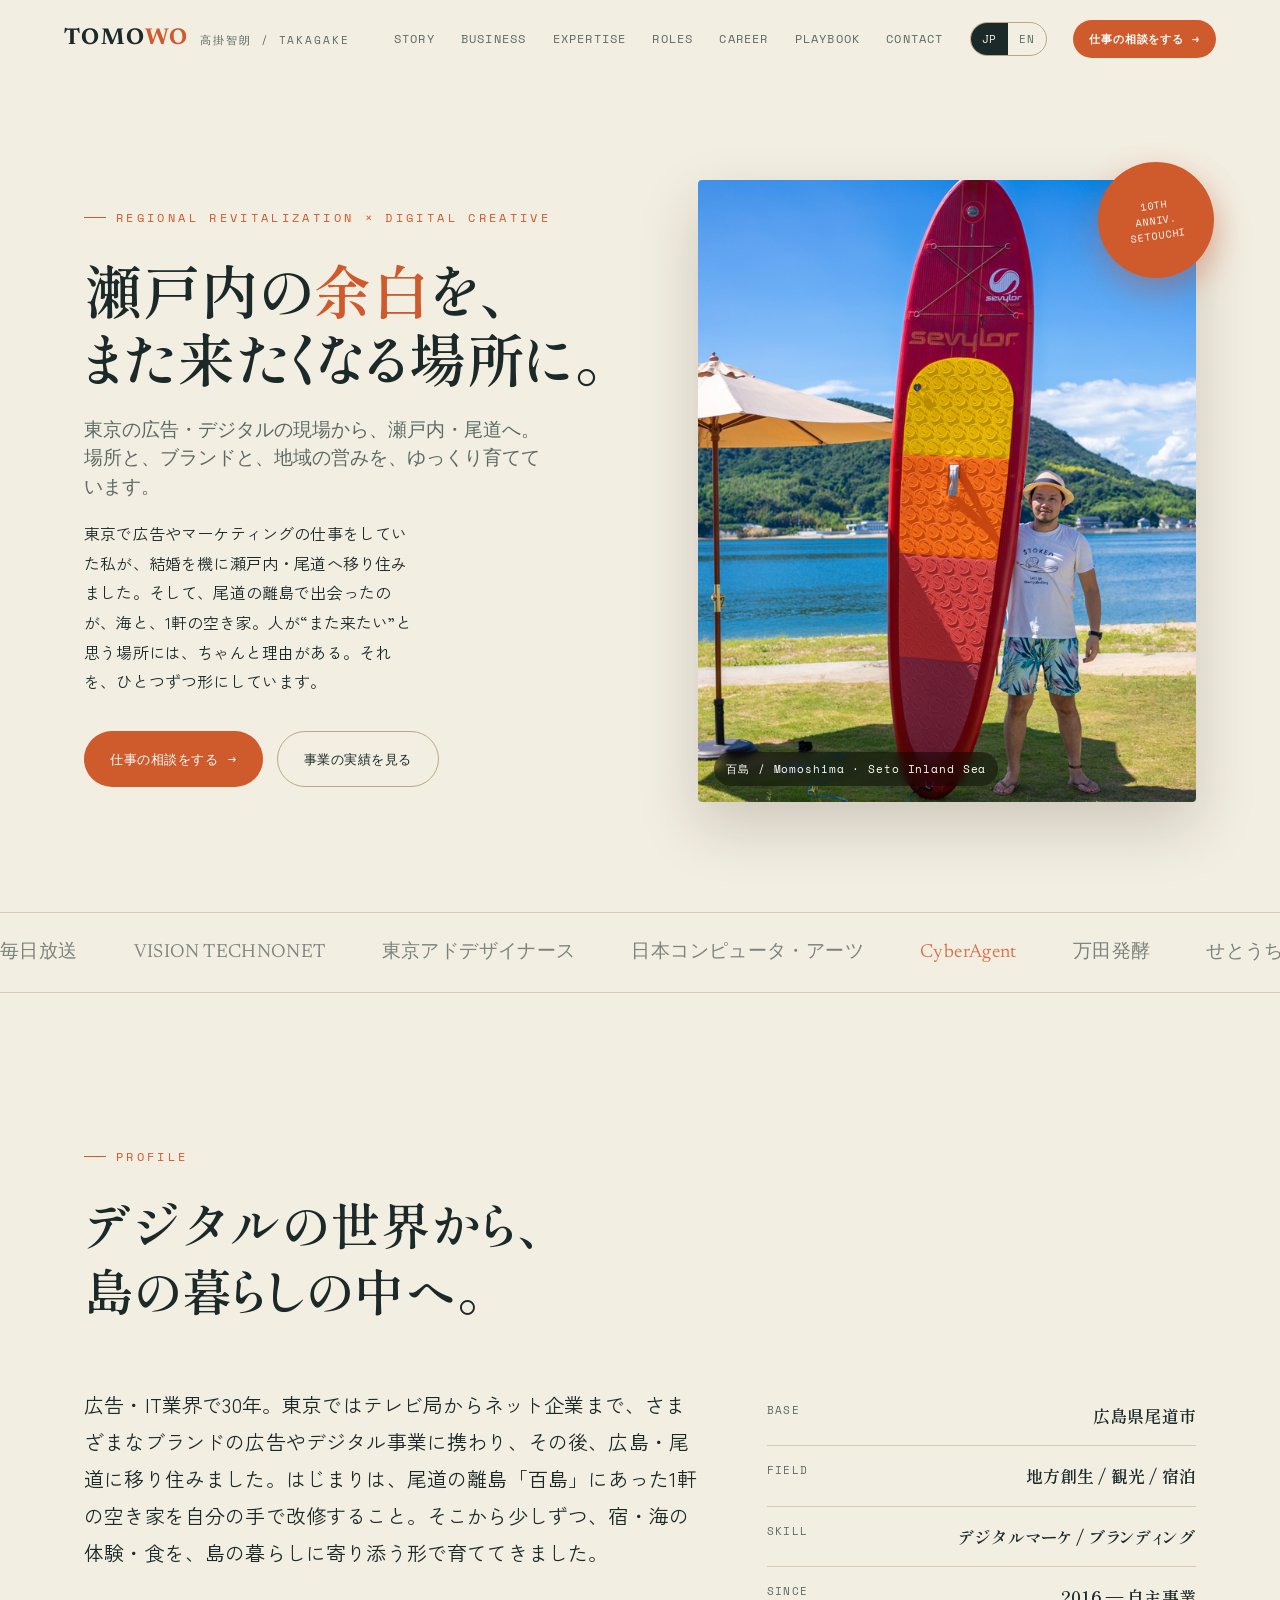
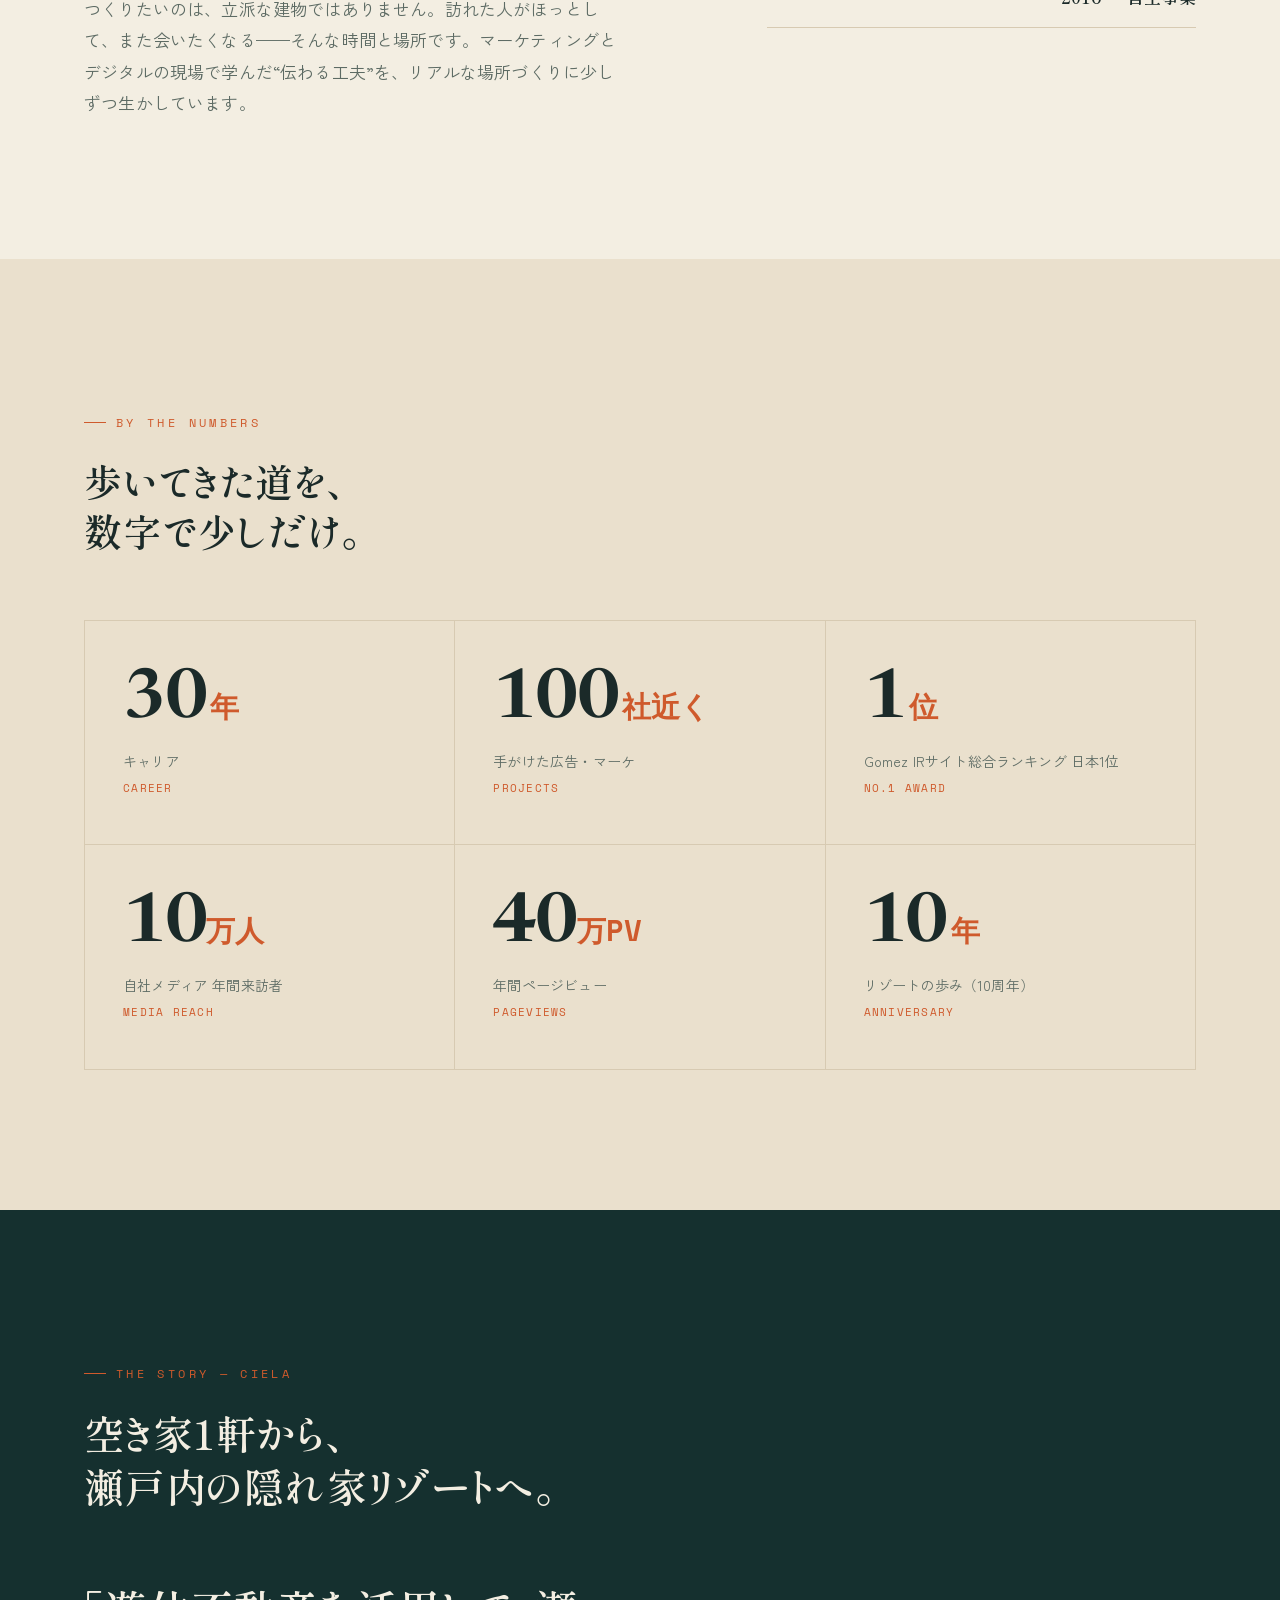
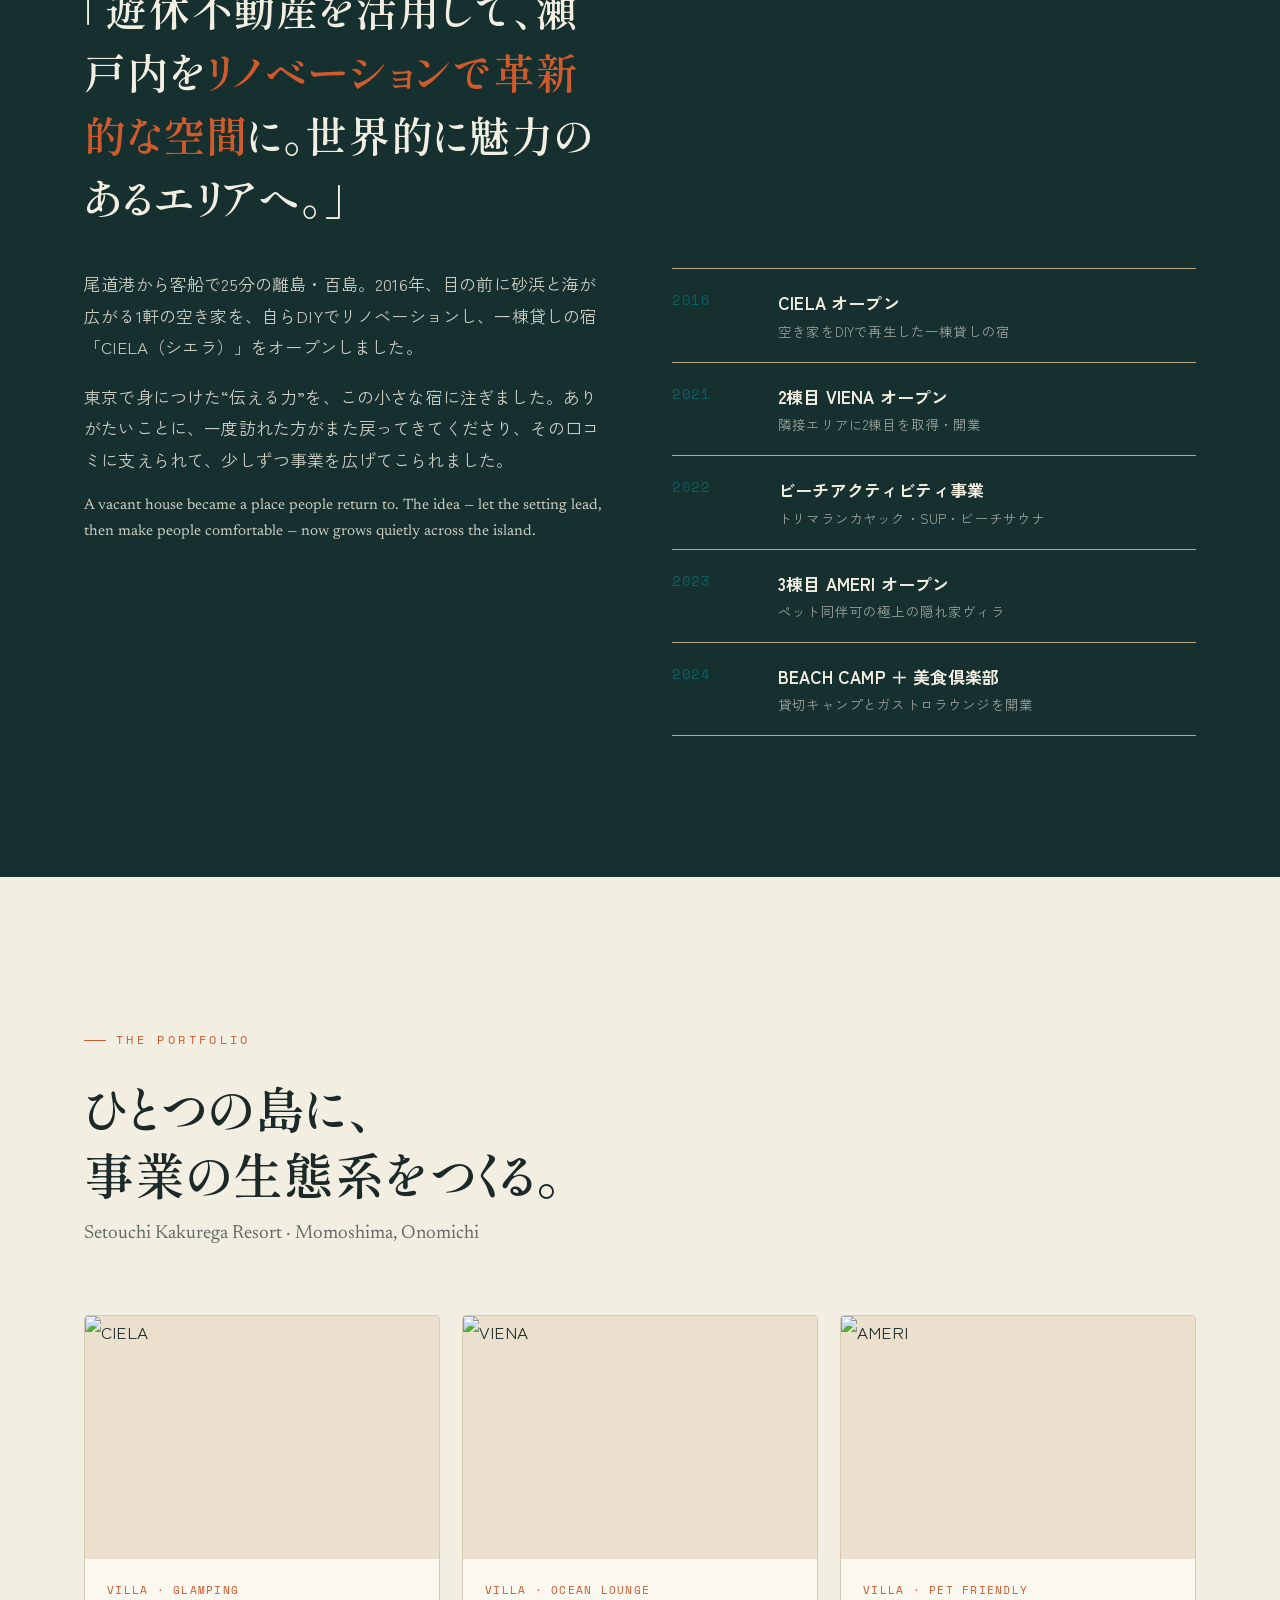
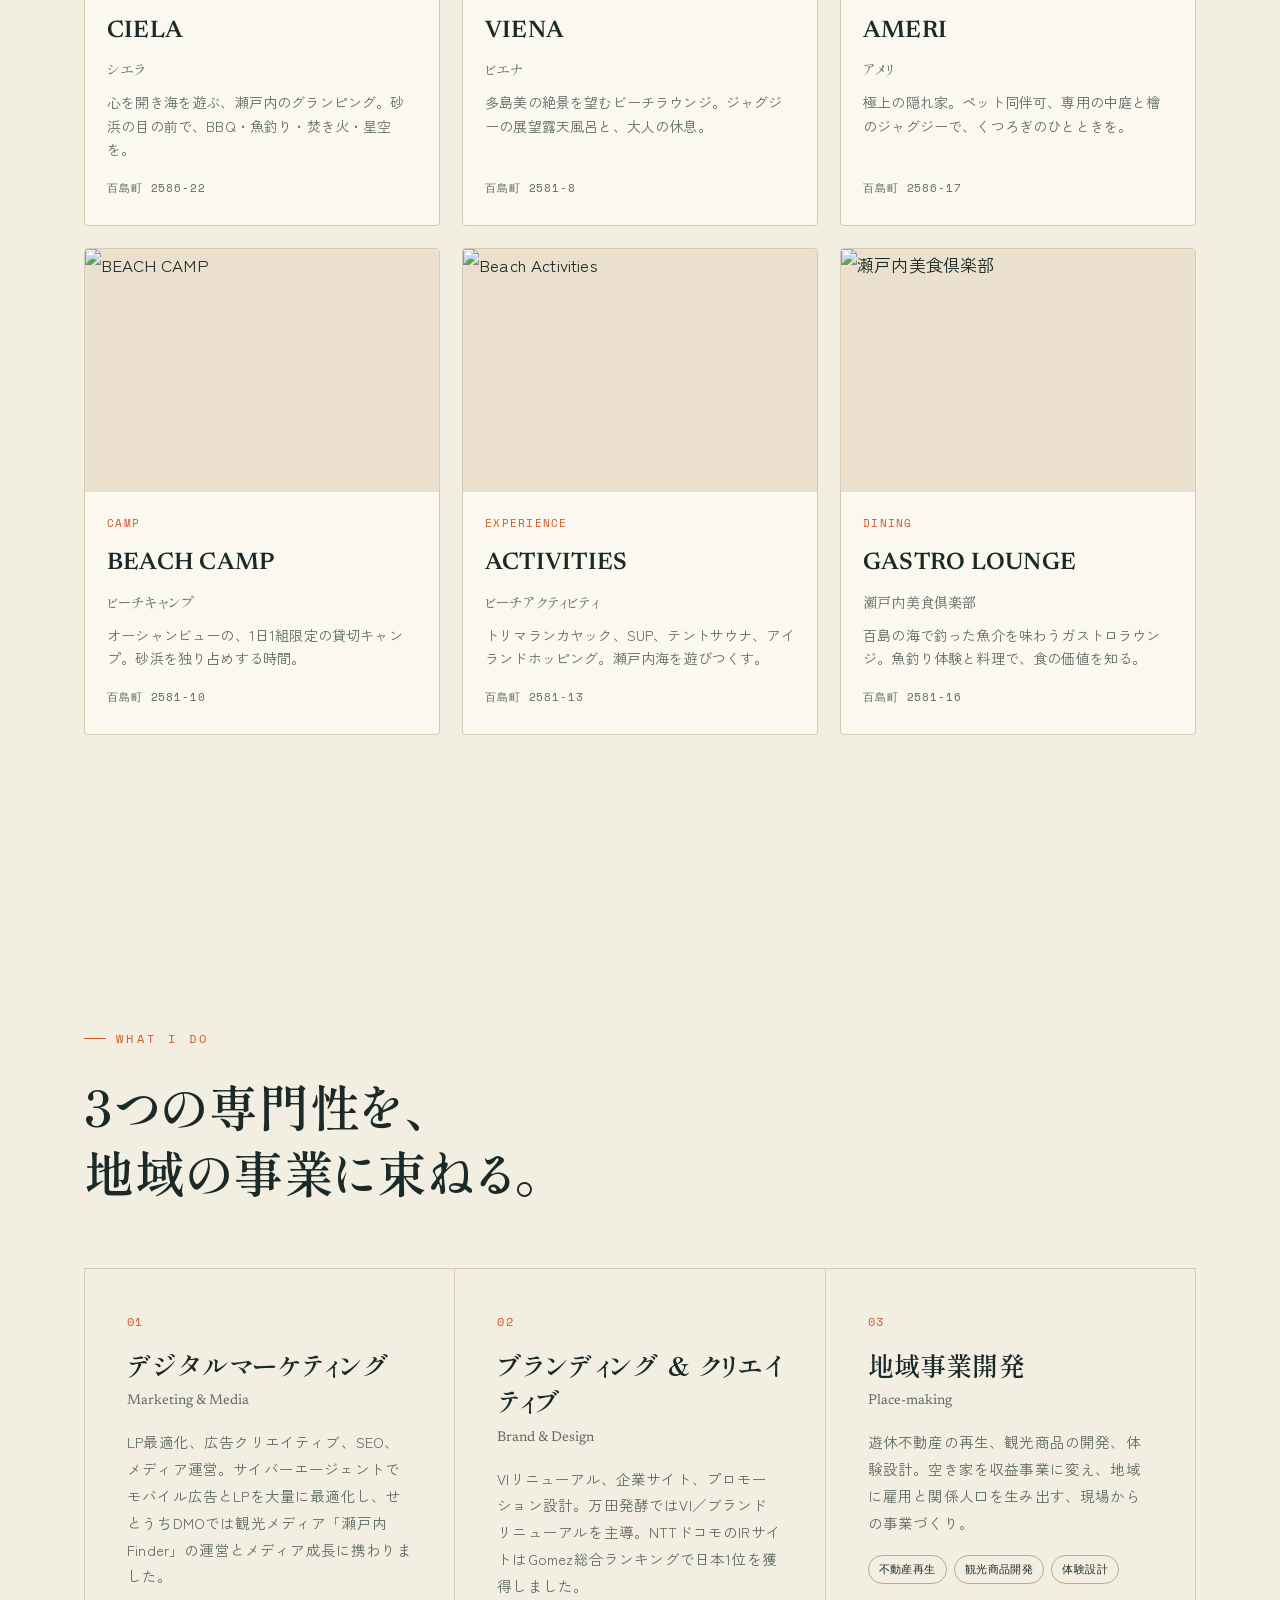
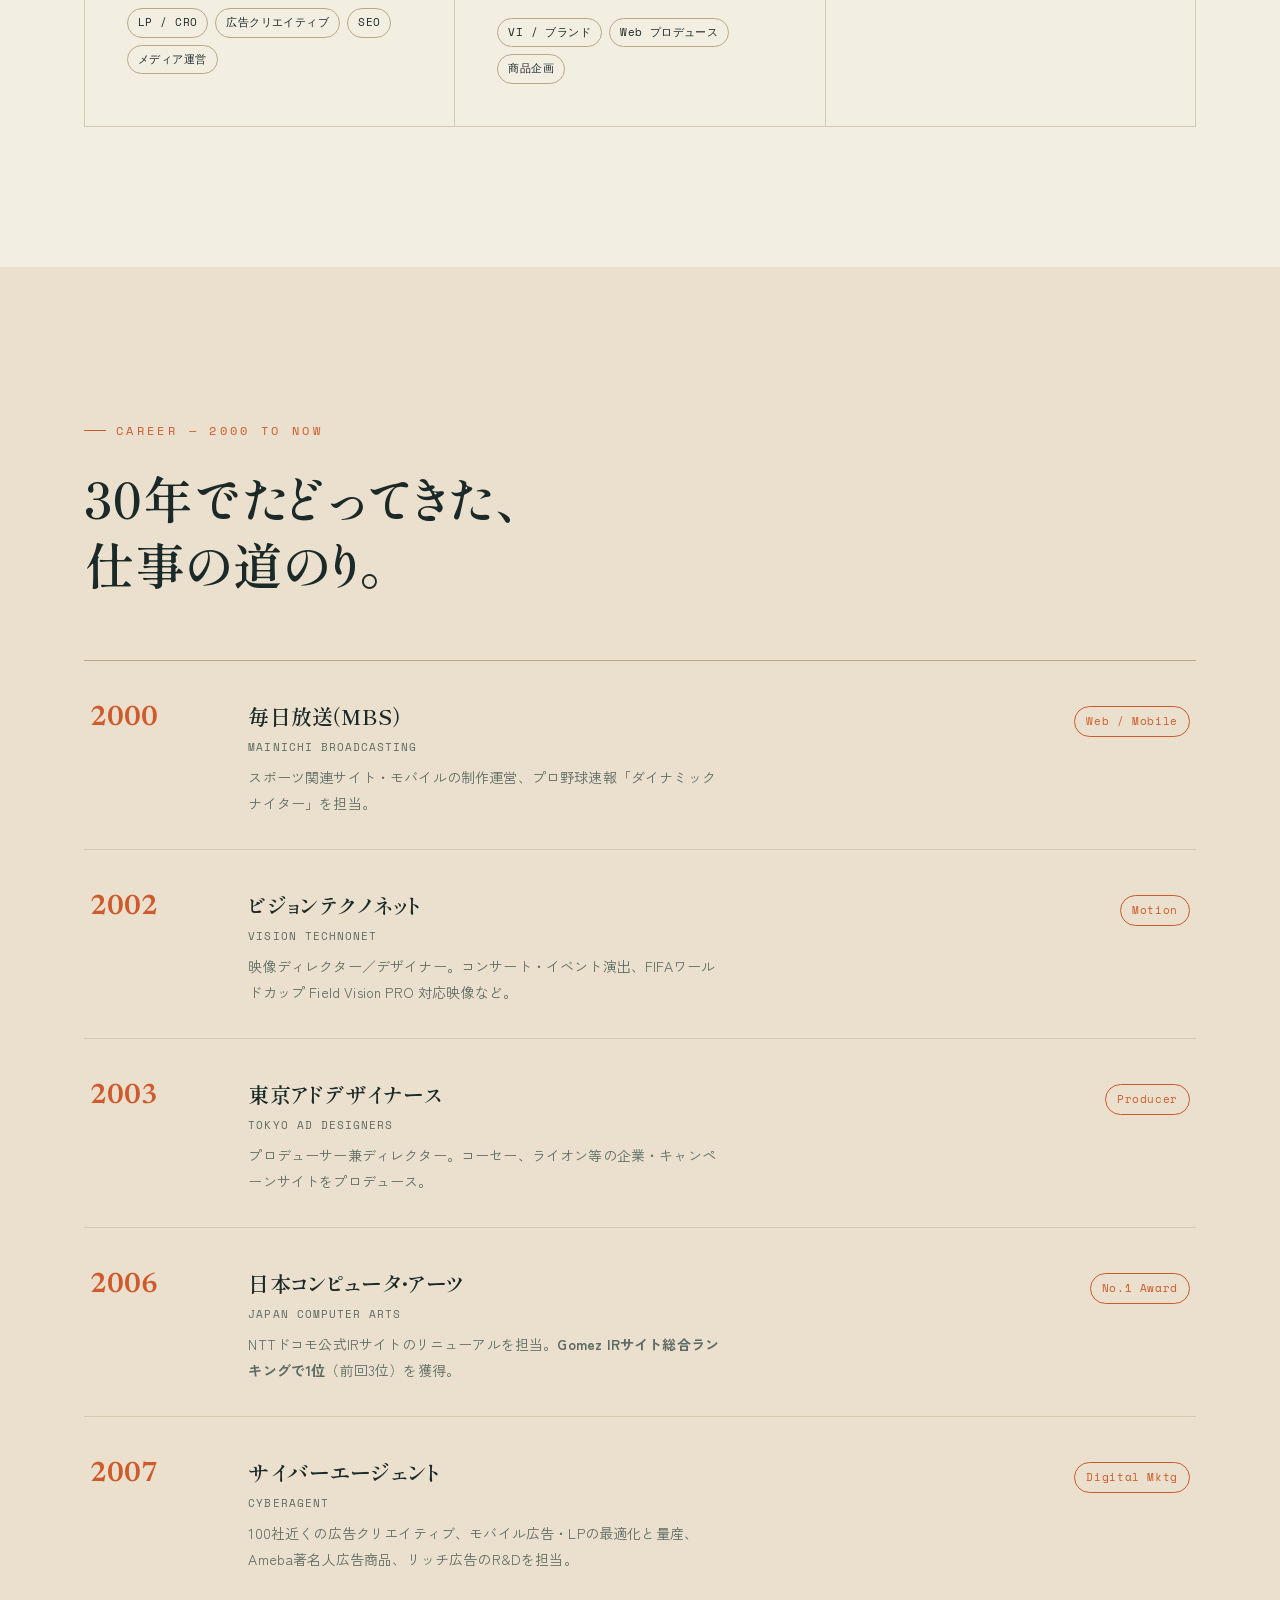
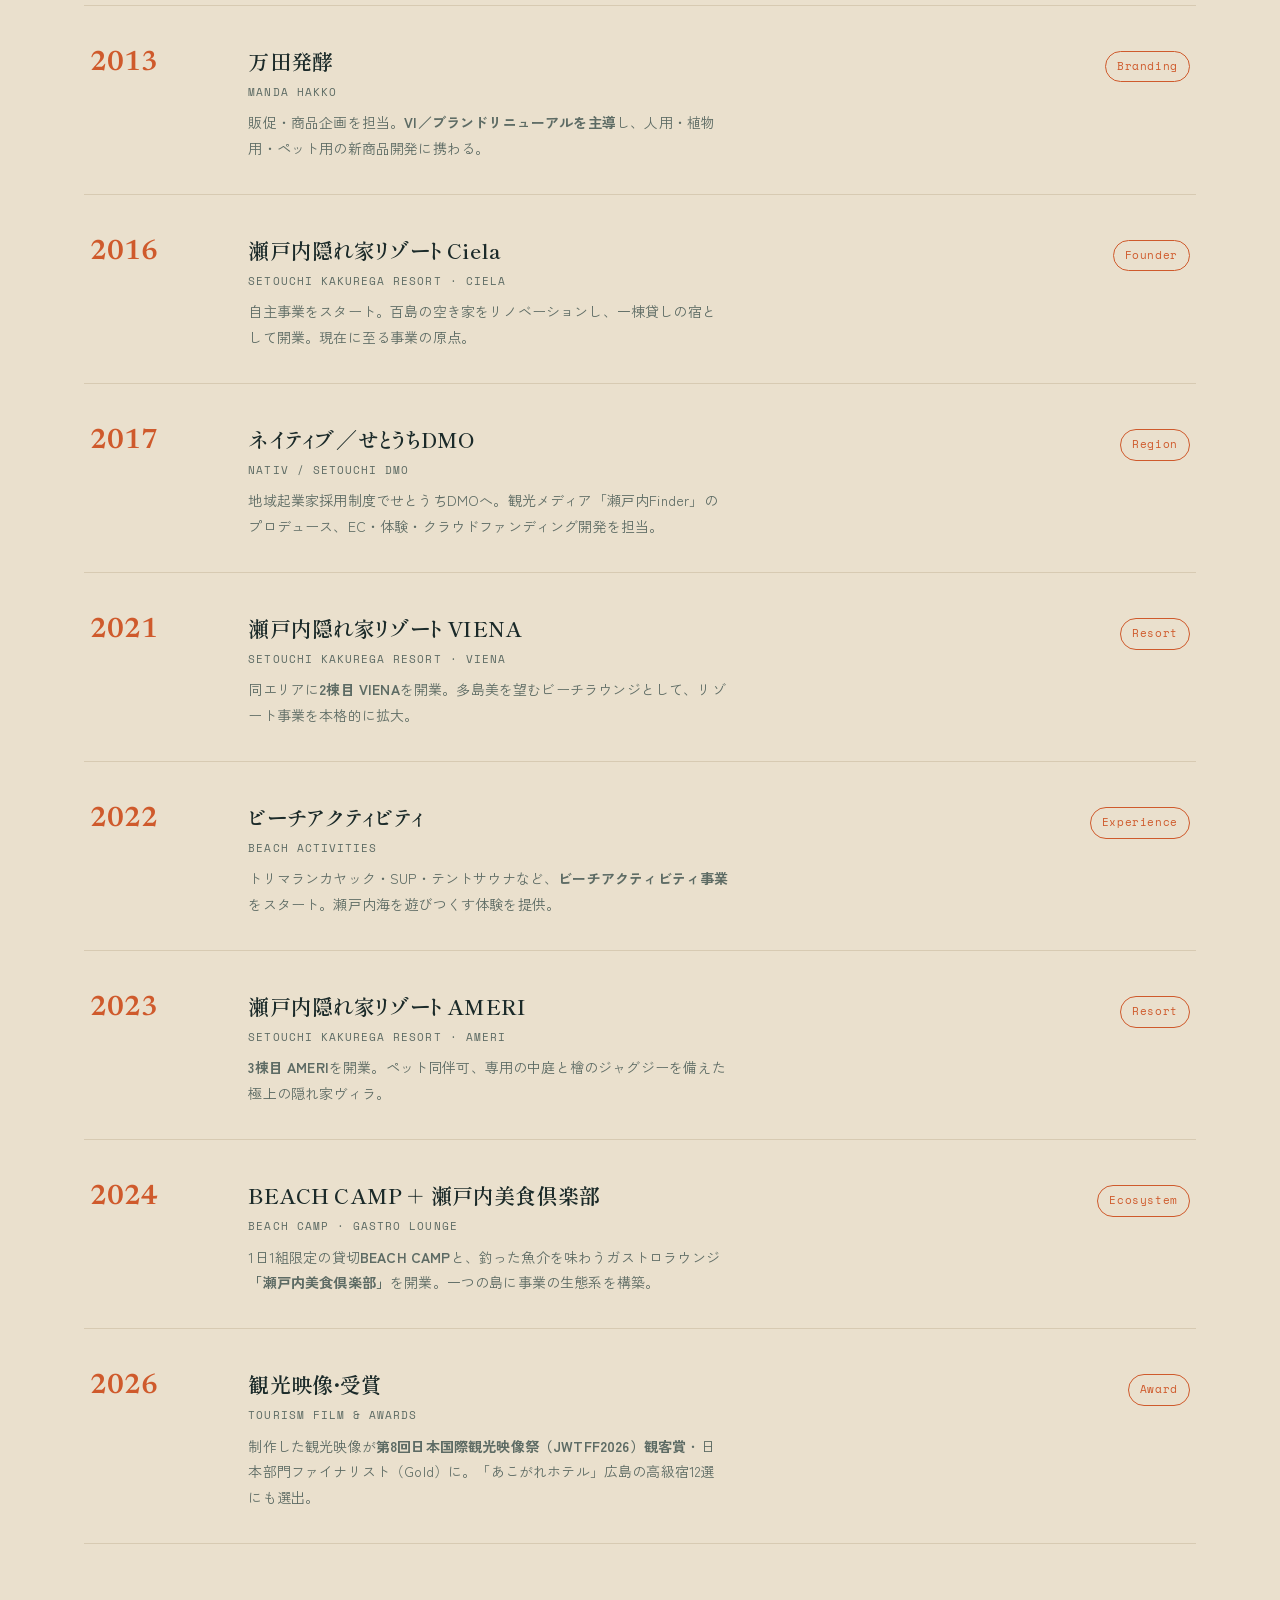
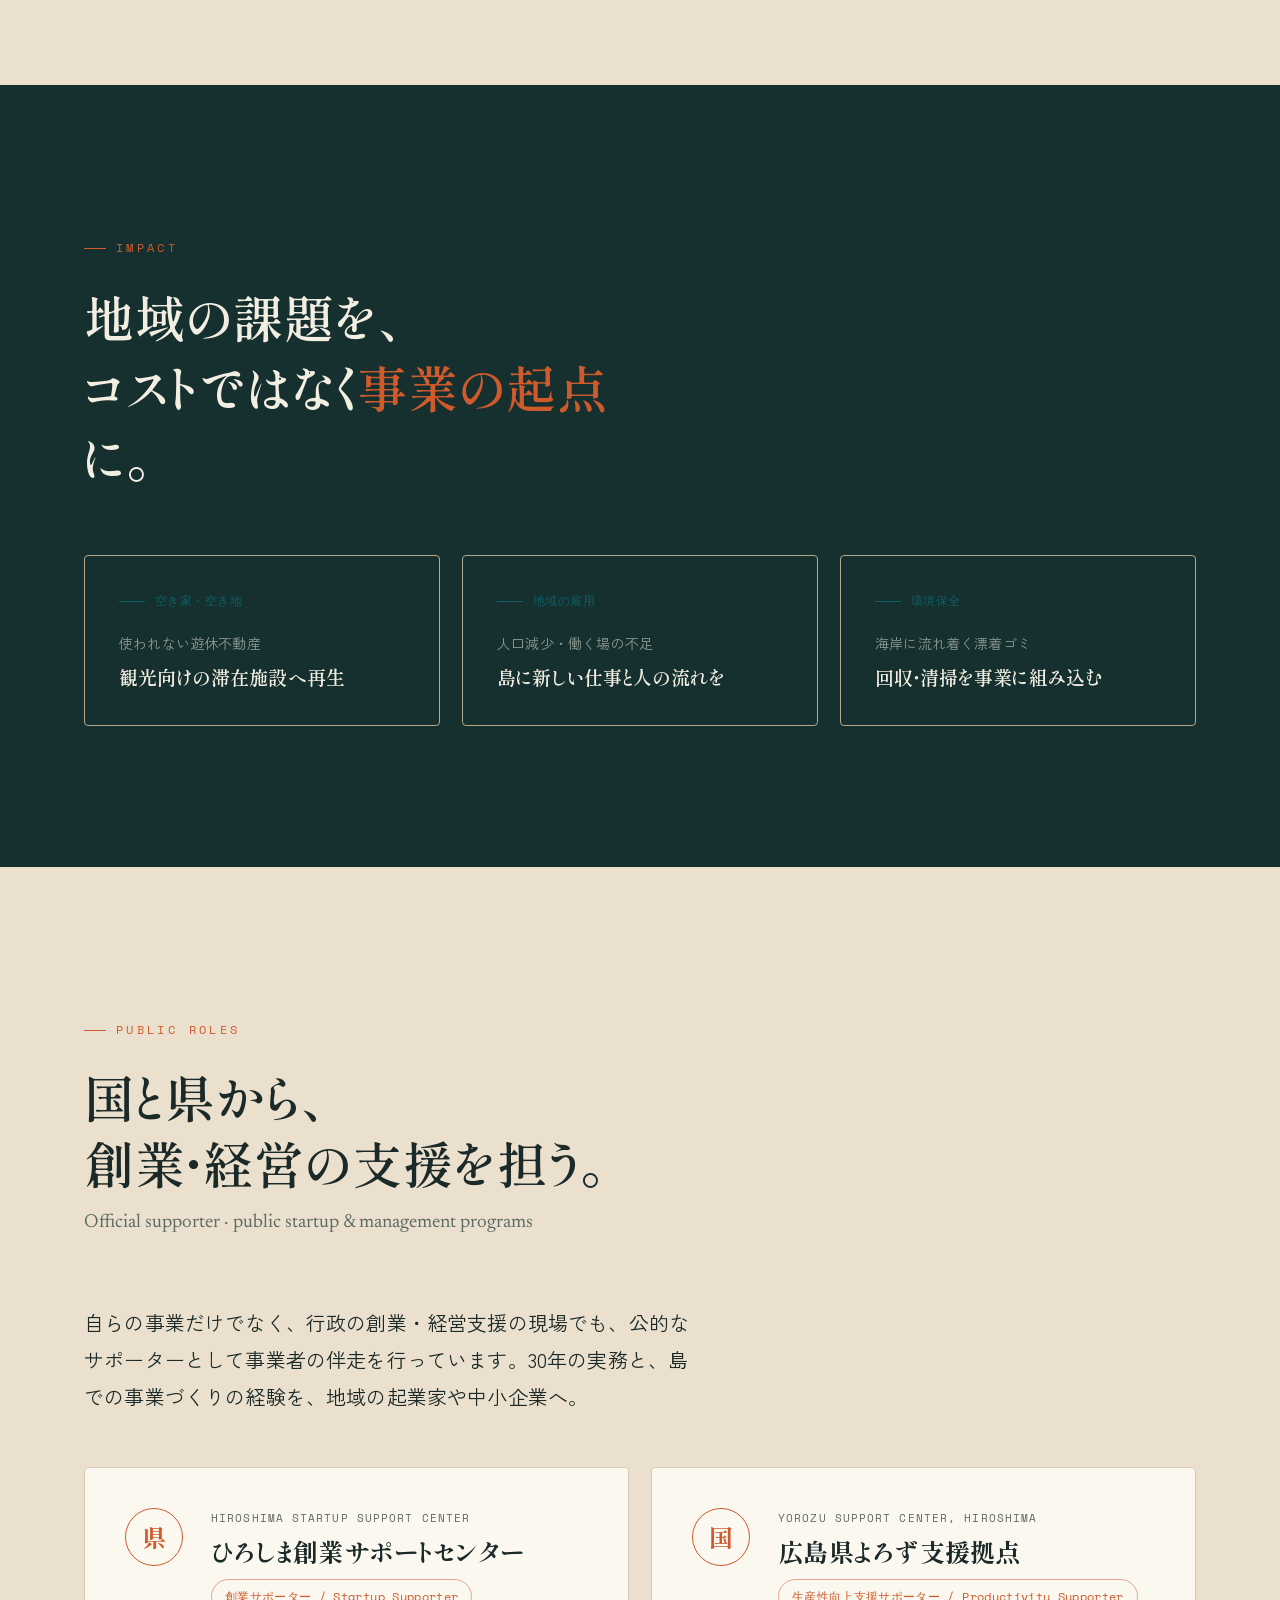
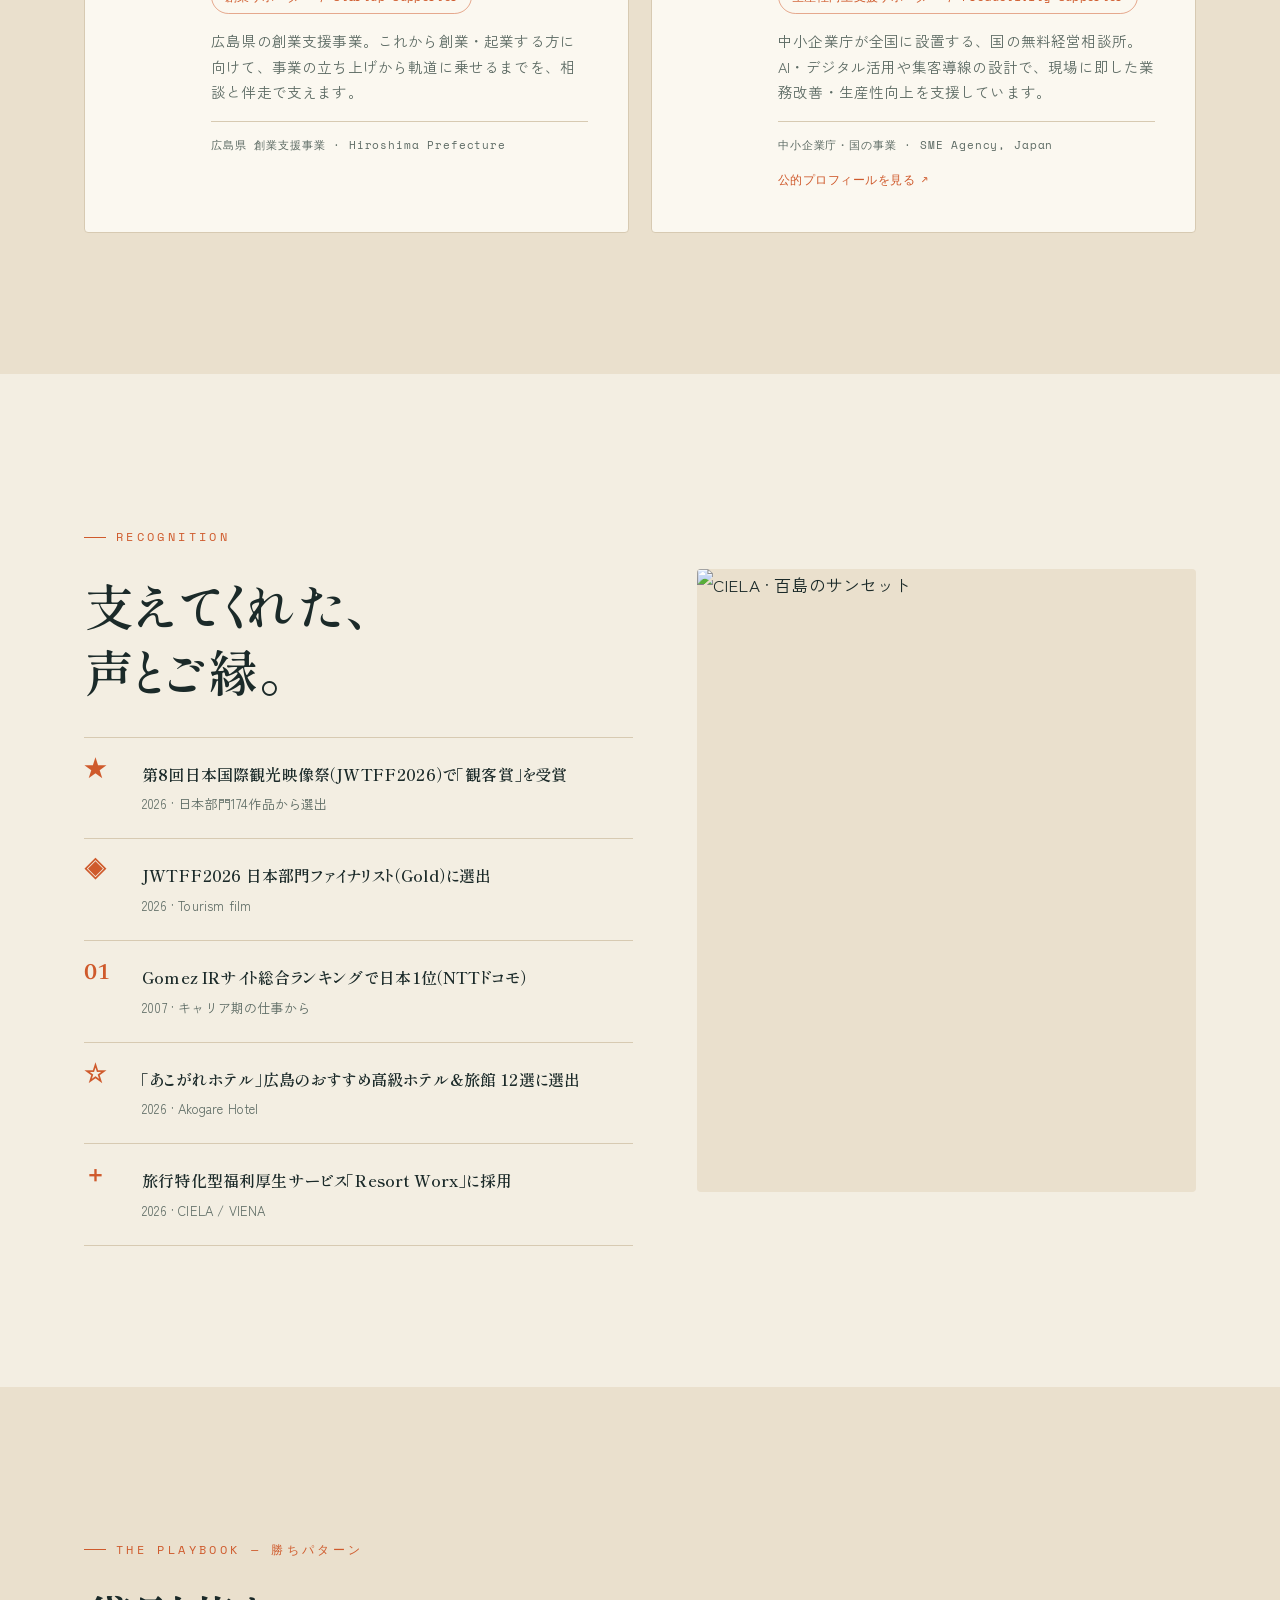
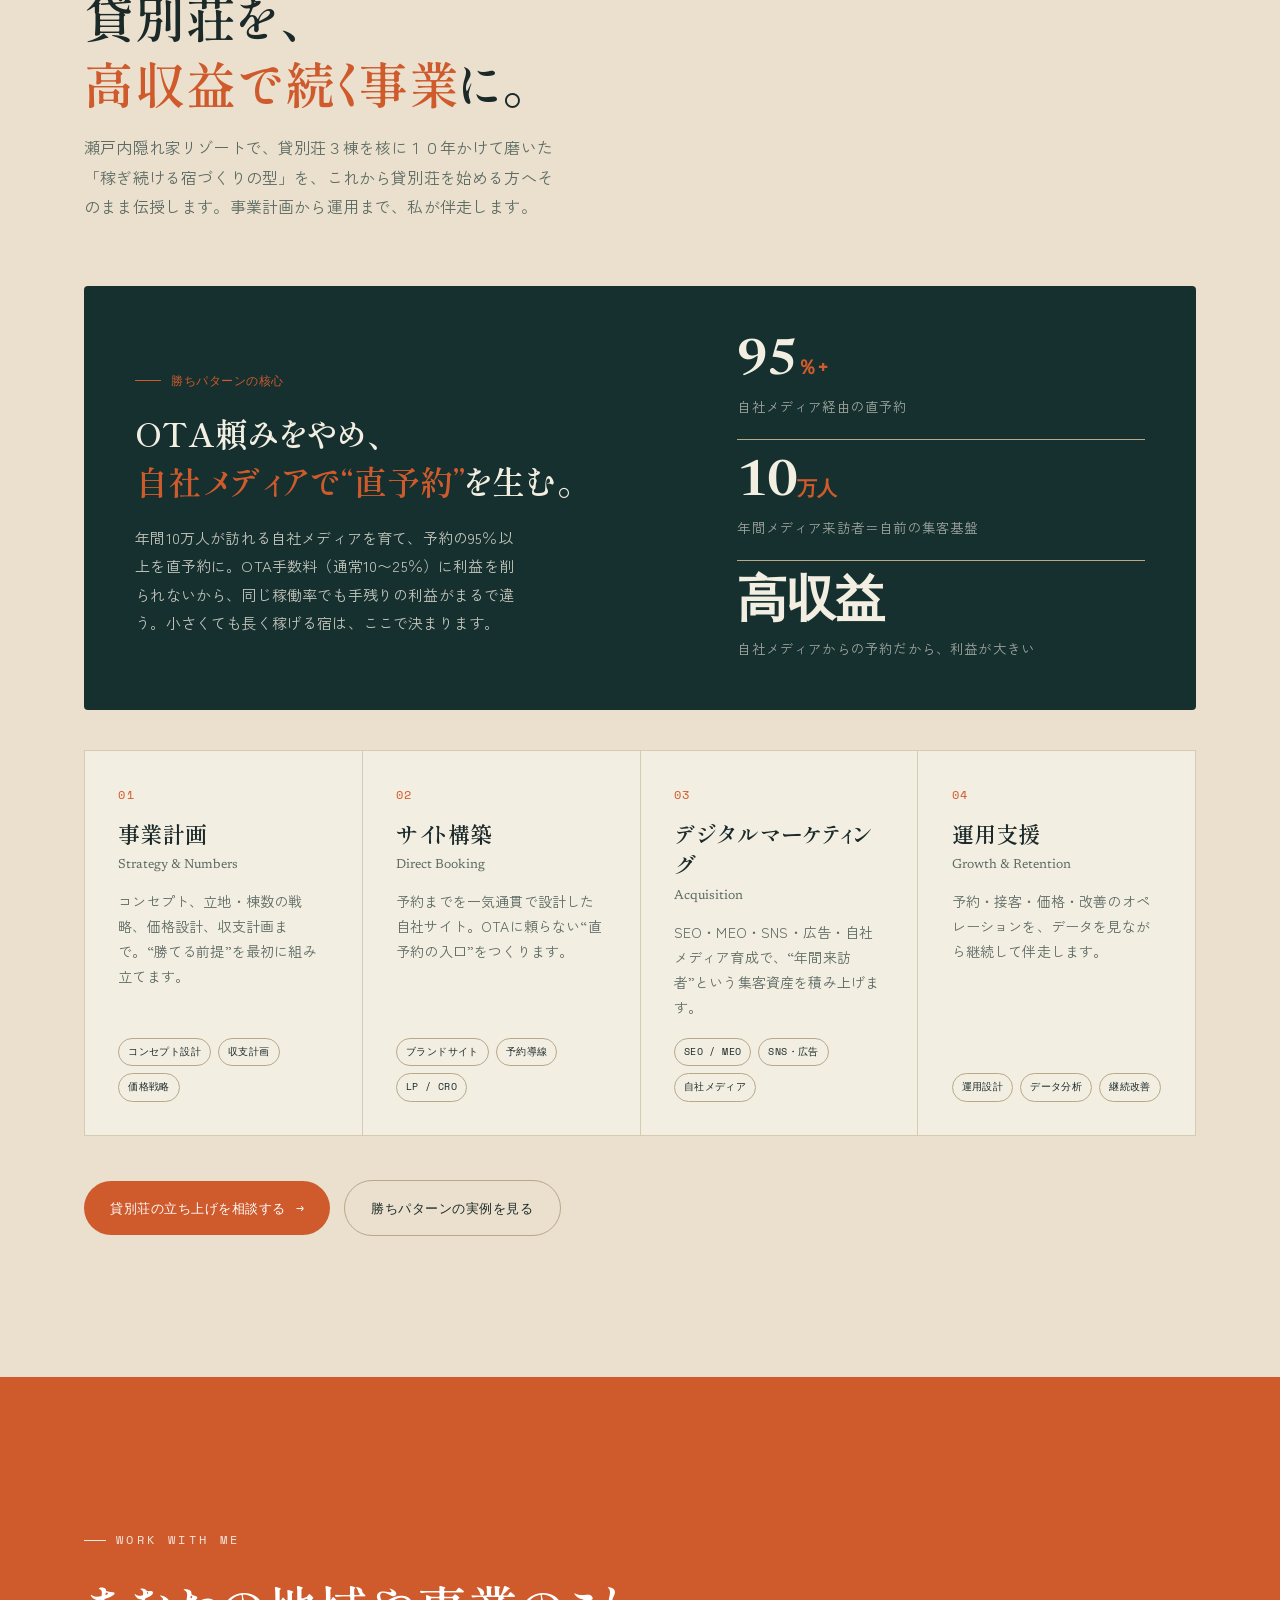
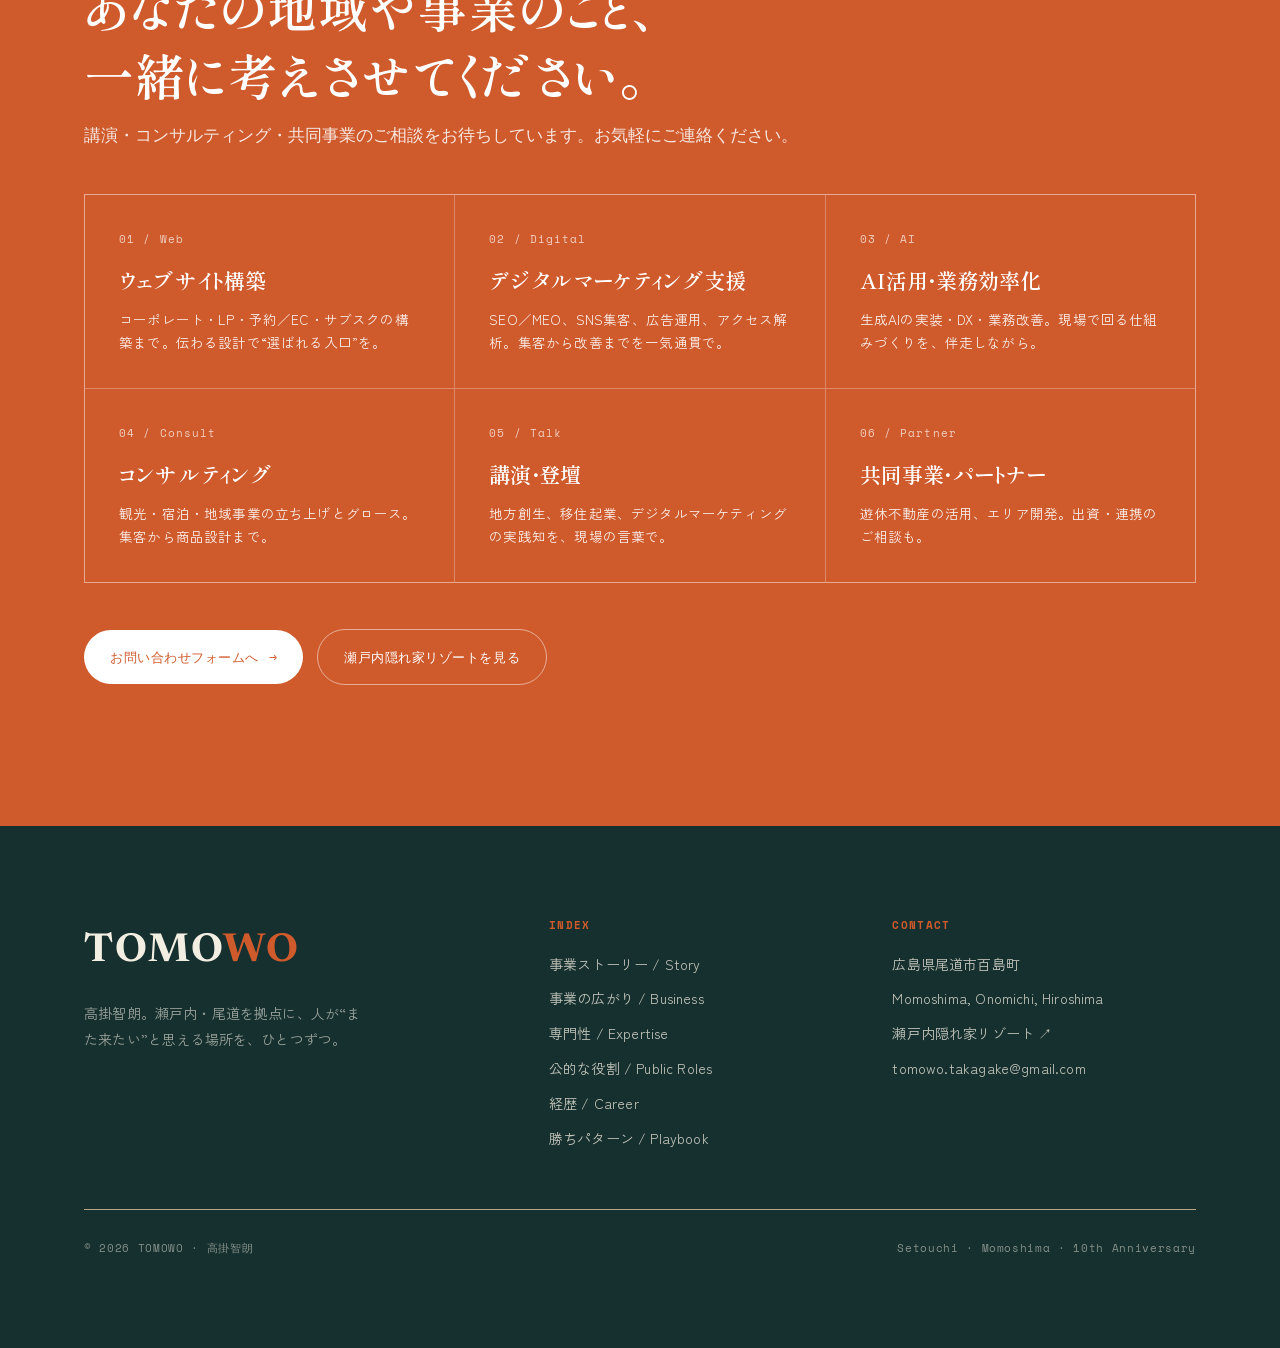
==== index.html @ 871c2ab8 "Add files via upload" ====
<!DOCTYPE html>
<html lang="ja" data-theme="a" data-lang="jp">
<head>
<meta charset="UTF-8">
<meta name="viewport" content="width=device-width, initial-scale=1.0">

<!-- Google Tag Manager -->
<script>(function(w,d,s,l,i){w[l]=w[l]||[];w[l].push({'gtm.start':
new Date().getTime(),event:'gtm.js'});var f=d.getElementsByTagName(s)[0],
j=d.createElement(s),dl=l!='dataLayer'?'&l='+l:'';j.async=true;j.src=
'https://www.googletagmanager.com/gtm.js?id='+i+dl;f.parentNode.insertBefore(j,f);
})(window,document,'script','dataLayer','GTM-52GJ3D6');</script>
<!-- End Google Tag Manager -->

<!-- ============ PRIMARY SEO ============ -->
<title>高掛智朗（TOMOWO）｜瀬戸内・尾道のデジタルマーケティング & 地域事業プロデューサー</title>
<meta name="description" content="高掛智朗（TOMOWO）｜瀬戸内・尾道を拠点に、30年のデジタルマーケティング（SEO・MEO・広告・ブランディング）と地域事業開発で、宿泊・観光・中小企業の「選ばれる理由」をつくるプロデューサー。Webサイト構築、デジタルマーケ支援、AI活用、コンサルティング、講演に対応。広島県よろず支援拠点 生産性向上支援サポーター。">
<meta name="keywords" content="高掛智朗,TOMOWO,瀬戸内,尾道,百島,デジタルマーケティング,SEO,MEO,LLMO,地方創生,ブランディング,Web制作,AI活用,コンサルティング,講演,瀬戸内隠れ家リゾート,よろず支援拠点">
<meta name="author" content="高掛智朗 / Takagake Tomowo">
<meta name="robots" content="index, follow, max-image-preview:large, max-snippet:-1, max-video-preview:-1">
<meta name="googlebot" content="index, follow">
<meta name="format-detection" content="telephone=no">
<meta name="theme-color" content="#cf5a2c">
<link rel="canonical" href="https://takagake.github.io/tomowo/">

<!-- hreflang (single-URL bilingual; update if you split JA/EN URLs) -->
<link rel="alternate" hreflang="ja" href="https://takagake.github.io/tomowo/">
<link rel="alternate" hreflang="en" href="https://takagake.github.io/tomowo/?lang=en">
<link rel="alternate" hreflang="x-default" href="https://takagake.github.io/tomowo/">

<!-- ============ OPEN GRAPH ============ -->
<meta property="og:type" content="profile">
<meta property="og:site_name" content="TOMOWO — 高掛智朗">
<meta property="og:locale" content="ja_JP">
<meta property="og:locale:alternate" content="en_US">
<meta property="og:title" content="高掛智朗（TOMOWO）｜瀬戸内・尾道のデジタルマーケティング & 地域事業プロデューサー">
<meta property="og:description" content="30年のデジタルマーケティングと地域事業開発で、瀬戸内に「また来たくなる場所」と「選ばれる理由」をつくる。Web構築・デジタルマーケ・AI活用・コンサル・講演に対応。">
<meta property="og:url" content="https://takagake.github.io/tomowo/">
<meta property="og:image" content="https://takagake.github.io/tomowo/images/og-tomowo.jpg">
<meta property="og:image:width" content="1200">
<meta property="og:image:height" content="800">
<meta property="og:image:alt" content="瀬戸内・百島のビーチでSUPと一緒に立つ高掛智朗 — TOMOWO">
<meta property="profile:first_name" content="智朗">
<meta property="profile:last_name" content="高掛">

<!-- ============ TWITTER ============ -->
<meta name="twitter:card" content="summary_large_image">
<meta name="twitter:title" content="高掛智朗（TOMOWO）｜瀬戸内・尾道のデジタルマーケ & 地域事業プロデューサー">
<meta name="twitter:description" content="30年のデジタルマーケティングと地域事業開発で、瀬戸内に「選ばれる理由」をつくる。Web構築・デジタルマーケ・AI活用・コンサル・講演に対応。">
<meta name="twitter:image" content="https://takagake.github.io/tomowo/images/og-tomowo.jpg">

<link rel="preconnect" href="https://fonts.googleapis.com">
<link rel="preconnect" href="https://fonts.gstatic.com" crossorigin>
<link href="https://fonts.googleapis.com/css2?family=Newsreader:ital,opsz,wght@0,6..72,400;0,6..72,500;0,6..72,600;1,6..72,400&family=Schibsted+Grotesk:wght@400;500;600;700;800&family=Space+Grotesk:wght@400;500;600;700&family=Space+Mono:wght@400;700&family=Shippori+Mincho+B1:wght@500;600;700&family=Zen+Kaku+Gothic+New:wght@400;500;700;900&family=Noto+Sans+JP:wght@400;500;700&display=swap" rel="stylesheet">
<link rel="stylesheet" href="styles.css?v=11">

<!-- ============ STRUCTURED DATA (SEO / MEO / LLMO) ============ -->
<script type="application/ld+json">
{
  "@context": "https://schema.org",
  "@graph": [
    {
      "@type": "WebSite",
      "@id": "https://takagake.github.io/tomowo/#website",
      "url": "https://takagake.github.io/tomowo/",
      "name": "TOMOWO — 高掛智朗",
      "alternateName": "Takagake Tomowo",
      "inLanguage": ["ja", "en"],
      "publisher": { "@id": "https://takagake.github.io/tomowo/#person" }
    },
    {
      "@type": "ProfilePage",
      "@id": "https://takagake.github.io/tomowo/#webpage",
      "url": "https://takagake.github.io/tomowo/",
      "name": "高掛智朗（TOMOWO）｜瀬戸内・尾道のデジタルマーケティング & 地域事業プロデューサー",
      "isPartOf": { "@id": "https://takagake.github.io/tomowo/#website" },
      "mainEntity": { "@id": "https://takagake.github.io/tomowo/#person" },
      "about": { "@id": "https://takagake.github.io/tomowo/#person" },
      "inLanguage": "ja"
    },
    {
      "@type": "Person",
      "@id": "https://takagake.github.io/tomowo/#person",
      "name": "高掛智朗",
      "alternateName": "Takagake Tomowo",
      "givenName": "智朗",
      "familyName": "高掛",
      "jobTitle": "地域事業プロデューサー / デジタルマーケター",
      "description": "瀬戸内・尾道を拠点に活動するデジタルマーケター兼地域事業プロデューサー。東京の広告・IT業界で30年（毎日放送、サイバーエージェント、万田発酵、せとうちDMO等）デジタルマーケティング・ブランディングに携わったのち、結婚を機に広島・尾道へ移住。尾道の離島・百島の空き家を改修して「瀬戸内隠れ家リゾート（CIELA / VIENA / AMERI 等6棟）」を立ち上げ、宿泊・体験・食を展開。現在は広島県よろず支援拠点の生産性向上支援サポーター、ひろしま創業サポートセンターの創業サポーターとして、Webサイト構築・デジタルマーケティング・AI活用・コンサルティング・講演を提供する。",
      "url": "https://takagake.github.io/tomowo/",
      "email": "mailto:tomowo.takagake@gmail.com",
      "image": "https://setouchikakuregaresorts.jp/ciela/wp-content/uploads/sites/2/2023/02/rotation_stay_02-1.jpeg",
      "homeLocation": {
        "@type": "Place",
        "address": {
          "@type": "PostalAddress",
          "addressRegion": "広島県",
          "addressLocality": "尾道市",
          "addressCountry": "JP"
        }
      },
      "knowsAbout": [
        "デジタルマーケティング", "SEO", "MEO", "ランディングページ最適化（CRO）",
        "ブランディング", "VIデザイン", "Webプロデュース", "AI活用・業務効率化",
        "地方創生", "観光・宿泊事業開発", "遊休不動産の再生", "体験設計", "講演"
      ],
      "knowsLanguage": ["ja", "en"],
      "worksFor": { "@id": "https://takagake.github.io/tomowo/#service" },
      "alumniOf": [
        { "@type": "Organization", "name": "毎日放送（MBS）" },
        { "@type": "Organization", "name": "サイバーエージェント" },
        { "@type": "Organization", "name": "万田発酵" },
        { "@type": "Organization", "name": "ネイティブ / せとうちDMO" }
      ],
      "award": [
        "第8回日本国際観光映像祭（JWTFF2026）観客賞",
        "JWTFF2026 日本部門ファイナリスト（Gold）",
        "Gomez IRサイト総合ランキング 日本1位（NTTドコモ）"
      ],
      "sameAs": [
        "https://setouchikakuregaresorts.jp/",
        "https://www.yorozu-hiroshima.go.jp/supporter/takagake-tomowo"
      ]
    },
    {
      "@type": "ProfessionalService",
      "@id": "https://takagake.github.io/tomowo/#service",
      "name": "TOMOWO（高掛智朗）",
      "description": "Webサイト構築、デジタルマーケティング支援（SEO・MEO・広告・SNS・解析）、AI活用・業務効率化、ブランディング、地域事業開発、コンサルティング、講演を提供。",
      "url": "https://takagake.github.io/tomowo/",
      "image": "https://setouchikakuregaresorts.jp/ciela/wp-content/uploads/sites/2/2023/02/rotation_stay_02-1.jpeg",
      "founder": { "@id": "https://takagake.github.io/tomowo/#person" },
      "email": "mailto:tomowo.takagake@gmail.com",
      "priceRange": "$$",
      "areaServed": [
        { "@type": "AdministrativeArea", "name": "広島県" },
        { "@type": "AdministrativeArea", "name": "瀬戸内地域" },
        { "@type": "Country", "name": "日本" }
      ],
      "address": {
        "@type": "PostalAddress",
        "addressRegion": "広島県",
        "addressLocality": "尾道市",
        "addressCountry": "JP"
      },
      "knowsAbout": ["SEO", "MEO", "LLMO", "デジタルマーケティング", "AI活用", "Web制作", "ブランディング", "地方創生"],
      "hasOfferCatalog": {
        "@type": "OfferCatalog",
        "name": "提供サービス",
        "itemListElement": [
          { "@type": "Offer", "itemOffered": { "@type": "Service", "name": "ウェブサイト構築", "description": "コーポレート・LP・予約／EC・サブスクの構築" } },
          { "@type": "Offer", "itemOffered": { "@type": "Service", "name": "デジタルマーケティング支援", "description": "SEO／MEO、SNS集客、広告運用、アクセス解析" } },
          { "@type": "Offer", "itemOffered": { "@type": "Service", "name": "AI活用・業務効率化", "description": "生成AIの実装、DX、業務改善" } },
          { "@type": "Offer", "itemOffered": { "@type": "Service", "name": "ブランディング & クリエイティブ", "description": "VIリニューアル、企業サイト、プロモーション設計" } },
          { "@type": "Offer", "itemOffered": { "@type": "Service", "name": "地域事業開発・コンサルティング", "description": "観光・宿泊・地域事業の立ち上げとグロース" } },
          { "@type": "Offer", "itemOffered": { "@type": "Service", "name": "講演・登壇", "description": "地方創生、移住起業、デジタルマーケティングの実践知" } }
        ]
      }
    },
    {
      "@type": "LodgingBusiness",
      "@id": "https://setouchikakuregaresorts.jp/#resort",
      "name": "瀬戸内隠れ家リゾート",
      "alternateName": "Setouchi Kakurega Resort",
      "description": "広島県尾道市・百島の空き家を再生した、1日1組限定のオーシャンフロント貸別荘リゾート。CIELA・VIENA・AMERI など6棟と、ビーチアクティビティ・ガストロラウンジを展開。",
      "url": "https://setouchikakuregaresorts.jp/",
      "image": "https://setouchikakuregaresorts.jp/ciela/wp-content/uploads/sites/2/2025/09/DSC05809_0020_DSC06001.jpg",
      "founder": { "@id": "https://takagake.github.io/tomowo/#person" },
      "priceRange": "$$$",
      "address": {
        "@type": "PostalAddress",
        "streetAddress": "百島町",
        "addressLocality": "尾道市",
        "addressRegion": "広島県",
        "postalCode": "722-0061",
        "addressCountry": "JP"
      },
      "geo": {
        "@type": "GeoCoordinates",
        "latitude": 34.3456,
        "longitude": 133.2541
      },
      "areaServed": "瀬戸内海・百島"
    }
  ]
}
</script>
</head>
<body>
<!-- Google Tag Manager (noscript) -->
<noscript><iframe src="https://www.googletagmanager.com/ns.html?id=GTM-52GJ3D6"
height="0" width="0" style="display:none;visibility:hidden"></iframe></noscript>
<!-- End Google Tag Manager (noscript) -->

<!-- ============ NAV ============ -->
<nav class="nav">
  <div class="brand">
    <span class="logo">TOMO<b>WO</b></span>
    <span class="role"><span class="l-jp">高掛智朗 / Takagake</span><span class="l-en">Takagake Tomowo</span></span>
  </div>
  <div class="nav-right">
    <div class="nav-links">
      <a href="#story">STORY</a>
      <a href="#business">BUSINESS</a>
      <a href="#expertise">EXPERTISE</a>
      <a href="#roles">ROLES</a>
      <a href="#career">CAREER</a>
      <a href="#playbook">PLAYBOOK</a>
      <a href="#contact">CONTACT</a>
    </div>
    <div class="lang-toggle">
      <button data-lang="jp">JP</button>
      <button data-lang="en">EN</button>
    </div>
    <a href="contact.html" class="nav-cta">
      <span class="l-jp">仕事の相談をする</span><span class="l-en">Work with me</span>
      <span class="arr">→</span>
    </a>
  </div>
</nav>

<!-- ============ DIRECTION SWITCHER ============ -->
<div class="switcher" role="group" aria-label="Design direction" style="display:none !important;">
  <span class="sw-label">Design</span>
  <button data-go="a"><span class="dot"></span><span class="sw-name">Setouchi</span></button>
  <button data-go="b"><span class="dot"></span><span class="sw-name">Deep</span></button>
  <button data-go="c"><span class="dot"></span><span class="sw-name">Index</span></button>
</div>

<!-- ============ HERO ============ -->
<header class="hero">
  <div class="wrap hero-grid">
    <div class="hero-text">
      <div class="hero-kicker kicker">Regional Revitalization × Digital Creative</div>
      <h1 class="h-jp">
        <span class="l-jp">瀬戸内の<span class="accent">余白</span>を、<br>また来たくなる場所に。</span>
        <span class="l-en">Turning Setouchi's <span class="accent">empty spaces</span><br>into places you'll want to return to.</span>
      </h1>
      <p class="hero-en l-en">From building brands in Tokyo's advertising & digital industry to Onomichi by the Seto Inland Sea — quietly nurturing places, brands and the life of a community.</p>
      <p class="hero-en l-jp">東京の広告・デジタルの現場から、瀬戸内・尾道へ。
場所と、ブランドと、地域の営みを、ゆっくり育てています。</p>
      <p class="hero-sub">
        <span class="l-jp">東京で広告やマーケティングの仕事をしていた私が、結婚を機に瀬戸内・尾道へ移り住みました。そして、尾道の離島で出会ったのが、海と、1軒の空き家。人が“また来たい”と思う場所には、ちゃんと理由がある。それを、ひとつずつ形にしています。</span>
        <span class="l-en">I spent years in advertising and marketing in Tokyo, then moved to Onomichi after getting married. On a nearby island I found the sea and one empty house. Places people want to return to always have a reason — and I'm shaping those reasons, one at a time.</span>
      </p>
      <div class="hero-cta">
        <a href="#contact" class="btn">
          <span class="l-jp">仕事の相談をする</span><span class="l-en">Work with me</span>
          <span class="arr">→</span>
        </a>
        <a href="#story" class="btn ghost">
          <span class="l-jp">事業の実績を見る</span><span class="l-en">See the work</span>
        </a>
      </div>
    </div>
    <figure class="hero-figure reveal">
      <div class="photo">
        <img src="images/tomowo-sup.jpg" alt="高掛智朗 — 瀬戸内・百島のビーチにて" loading="eager" referrerpolicy="no-referrer">
        <figcaption class="cap"><span class="l-jp">百島 / Momoshima · Seto Inland Sea</span><span class="l-en">Momoshima · Seto Inland Sea</span></figcaption>
      </div>
      <div class="badge"><span>10th<br>Anniv.<br>Setouchi</span></div>
    </figure>
  </div>
</header>

<!-- ============ MARQUEE ============ -->
<div class="marquee" aria-hidden="true">
  <div class="marquee-track">
    <span class="l-jp">毎日放送</span><span class="l-en">MBS</span><span>VISION TECHNONET</span><span class="l-jp">東京アドデザイナース</span><span class="l-en">Tokyo Ad Designers</span><span class="l-jp">日本コンピュータ・アーツ</span><span class="l-en">Japan Computer Arts</span><span><b>CyberAgent</b></span><span class="l-jp">万田発酵</span><span class="l-en">Manda Hakko</span><span>せとうち<b>DMO</b></span><span class="l-jp">ネイティブ</span><span class="l-en">Nativ</span><span class="l-jp">瀬戸内隠れ家リゾート</span><span class="l-en">Setouchi Kakurega Resort</span>
    <span class="l-jp">毎日放送</span><span class="l-en">MBS</span><span>VISION TECHNONET</span><span class="l-jp">東京アドデザイナース</span><span class="l-en">Tokyo Ad Designers</span><span class="l-jp">日本コンピュータ・アーツ</span><span class="l-en">Japan Computer Arts</span><span><b>CyberAgent</b></span><span class="l-jp">万田発酵</span><span class="l-en">Manda Hakko</span><span>せとうち<b>DMO</b></span><span class="l-jp">ネイティブ</span><span class="l-en">Nativ</span><span class="l-jp">瀬戸内隠れ家リゾート</span><span class="l-en">Setouchi Kakurega Resort</span>
  </div>
</div>

<!-- ============ PROFILE / INTRO ============ -->
<section class="section" id="profile">
  <div class="wrap">
    <div class="section-head reveal">
      <div class="kicker">Profile</div>
      <h2 class="h-jp">
        <span class="l-jp">デジタルの世界から、<br>島の暮らしの中へ。</span>
        <span class="l-en">From the world of digital<br>into the life of an island.</span>
      </h2>
    </div>
    <div class="reveal d1" style="display:grid;grid-template-columns:1.3fr .9fr;gap:clamp(28px,5vw,70px);align-items:start;">
      <div>
        <p class="lead" style="margin-bottom:22px;">
          <span class="l-jp">広告・IT業界で30年。東京ではテレビ局からネット企業まで、さまざまなブランドの広告やデジタル事業に携わり、その後、広島・尾道に移り住みました。はじまりは、尾道の離島「百島」にあった1軒の空き家を自分の手で改修すること。そこから少しずつ、宿・海の体験・食を、島の暮らしに寄り添う形で育ててきました。</span>
          <span class="l-en">30 years in the advertising and IT industry. In Tokyo, I worked on advertising and digital ventures for many brands — from broadcasting to internet companies — before moving to Onomichi in Hiroshima. It began with renovating a single empty house — on Momoshima, an island off Onomichi — with my own hands. From there, little by little, I've grown lodging, sea experiences and food, in step with island life.</span>
        </p>
        <p class="muted" style="max-width:60ch;">
          <span class="l-jp">つくりたいのは、立派な建物ではありません。訪れた人がほっとして、また会いたくなる——そんな時間と場所です。マーケティングとデジタルの現場で学んだ“伝わる工夫”を、リアルな場所づくりに少しずつ生かしています。</span>
          <span class="l-en">What I want to make isn't grand buildings. It's time and places where visitors feel at ease and want to come back. The craft of making things resonate, learned in marketing and digital, I bring quietly into making real places.</span>
        </p>
      </div>
      <ul class="reveal d2" style="display:grid;gap:0;">
        <li style="display:flex;justify-content:space-between;gap:16px;padding:14px 0;border-bottom:1px solid var(--line);">
          <span class="muted" style="font-family:var(--f-mono);font-size:11px;letter-spacing:.1em;text-transform:uppercase;">Base</span>
          <span class="l-jp" style="font-family:var(--f-jp-display);font-weight:600;">広島県尾道市</span><span class="l-en" style="font-family:var(--f-jp-display);font-weight:600;">Onomichi, Hiroshima</span>
        </li>
        <li style="display:flex;justify-content:space-between;gap:16px;padding:14px 0;border-bottom:1px solid var(--line);">
          <span class="muted" style="font-family:var(--f-mono);font-size:11px;letter-spacing:.1em;text-transform:uppercase;">Field</span>
          <span class="l-jp" style="font-family:var(--f-jp-display);font-weight:600;">地方創生 / 観光 / 宿泊</span><span class="l-en" style="font-family:var(--f-jp-display);font-weight:600;">Revitalization / Tourism / Lodging</span>
        </li>
        <li style="display:flex;justify-content:space-between;gap:16px;padding:14px 0;border-bottom:1px solid var(--line);">
          <span class="muted" style="font-family:var(--f-mono);font-size:11px;letter-spacing:.1em;text-transform:uppercase;">Skill</span>
          <span class="l-jp" style="font-family:var(--f-jp-display);font-weight:600;">デジタルマーケ / ブランディング</span><span class="l-en" style="font-family:var(--f-jp-display);font-weight:600;">Digital Marketing / Branding</span>
        </li>
        <li style="display:flex;justify-content:space-between;gap:16px;padding:14px 0;border-bottom:1px solid var(--line);">
          <span class="muted" style="font-family:var(--f-mono);font-size:11px;letter-spacing:.1em;text-transform:uppercase;">Since</span>
          <span class="l-jp" style="font-family:var(--f-jp-display);font-weight:600;">2016 — 自主事業</span><span class="l-en" style="font-family:var(--f-jp-display);font-weight:600;">2016 — Own venture</span>
        </li>
      </ul>
    </div>
  </div>
</section>

<!-- ============ STATS ============ -->
<section class="section stats" id="stats">
  <div class="wrap">
    <div class="section-head reveal">
      <div class="kicker">By the numbers</div>
      <h2 class="h-jp" style="font-size:clamp(24px,3.2vw,38px);">
        <span class="l-jp">歩いてきた道を、<br>数字で少しだけ。</span>
        <span class="l-en">The path so far,<br>in a few numbers.</span>
      </h2>
    </div>
    <div class="stats-grid reveal d1">
      <div class="stat"><div class="num">30<span class="u">年</span></div><div class="lab"><span class="l-jp">キャリア</span><span class="l-en">years of career</span></div><div class="lab-en">Career</div></div>
      <div class="stat"><div class="num">100<span class="u">社近く</span></div><div class="lab"><span class="l-jp">手がけた広告・マーケ</span><span class="l-en">brands marketed</span></div><div class="lab-en">Projects</div></div>
      <div class="stat"><div class="num">1<span class="u">位</span></div><div class="lab"><span class="l-jp">Gomez IRサイト総合ランキング 日本1位</span><span class="l-en">Gomez IR site ranking · No.1 in Japan</span></div><div class="lab-en">No.1 Award</div></div>
      <div class="stat"><div class="num"><span class="l-jp">10<span class="u">万人</span></span><span class="l-en">100K+</span></div><div class="lab"><span class="l-jp">自社メディア 年間来訪者</span><span class="l-en">media visitors / year</span></div><div class="lab-en">Media Reach</div></div>
      <div class="stat"><div class="num"><span class="l-jp">40<span class="u">万PV</span></span><span class="l-en">400K+</span></div><div class="lab"><span class="l-jp">年間ページビュー</span><span class="l-en">pageviews / year</span></div><div class="lab-en">Pageviews</div></div>
      <div class="stat"><div class="num">10<span class="u">年</span></div><div class="lab"><span class="l-jp">リゾートの歩み（10周年）</span><span class="l-en">years of the resort</span></div><div class="lab-en">Anniversary</div></div>
    </div>
  </div>
</section>

<!-- ============ STORY ============ -->
<section class="section story" id="story">
  <div class="wrap">
    <div class="section-head reveal">
      <div class="kicker">The Story — Ciela</div>
      <h2 class="h-jp" style="font-size:clamp(24px,3.2vw,40px);">
        <span class="l-jp">空き家1軒から、<br>瀬戸内の隠れ家リゾートへ。</span>
        <span class="l-en">From one empty house<br>to a Setouchi hideaway resort.</span>
      </h2>
    </div>

    <blockquote class="quote reveal d1">
      <span class="l-jp">「遊休不動産を活用して、瀬戸内を<span class="accent">リノベーションで革新的な空間</span>に。世界的に魅力のあるエリアへ。」</span>
      <span class="l-en">"Reusing idle real estate to renovate Setouchi into <span class="accent">innovative spaces</span> — and a destination the world admires."</span>
    </blockquote>

    <div class="story-body">
      <div class="reveal d1">
        <p>
          <span class="l-jp">尾道港から客船で25分の離島・百島。2016年、目の前に砂浜と海が広がる1軒の空き家を、自らDIYでリノベーションし、一棟貸しの宿「CIELA（シエラ）」をオープンしました。</span>
          <span class="l-en">In 2016, on Momoshima — an island 25 minutes by boat from Onomichi port — I renovated a single empty house facing the beach with my own hands, and opened "CIELA", a whole-house private rental villa.</span>
        </p>
        <p>
          <span class="l-jp">東京で身につけた“伝える力”を、この小さな宿に注ぎました。ありがたいことに、一度訪れた方がまた戻ってきてくださり、その口コミに支えられて、少しずつ事業を広げてこられました。</span>
          <span class="l-en">I poured the craft of communication I'd learned in Tokyo into this small villa. Thankfully, guests who came once returned again, and it was their word of mouth that let me grow the business, step by step.</span>
        </p>
        <p class="story-en">A vacant house became a place people return to. The idea — let the setting lead, then make people comfortable — now grows quietly across the island.</p>
      </div>
      <div class="mini-tl reveal d2">
        <div class="row"><div class="yr">2016</div><div class="ev"><div class="t l-jp">CIELA オープン</div><div class="t l-en">CIELA opens</div><div class="d l-jp">空き家をDIYで再生した一棟貸しの宿</div><div class="d l-en">A renovated whole-house villa</div></div></div>
        <div class="row"><div class="yr">2021</div><div class="ev"><div class="t l-jp">2棟目 VIENA オープン</div><div class="t l-en">2nd villa, VIENA, opens</div><div class="d l-jp">隣接エリアに2棟目を取得・開業</div><div class="d l-en">A second villa in the same area</div></div></div>
        <div class="row"><div class="yr">2022</div><div class="ev"><div class="t l-jp">ビーチアクティビティ事業</div><div class="t l-en">Beach activities launch</div><div class="d l-jp">トリマランカヤック・SUP・ビーチサウナ</div><div class="d l-en">Trimaran kayak · SUP · beach sauna</div></div></div>
        <div class="row"><div class="yr">2023</div><div class="ev"><div class="t l-jp">3棟目 AMERI オープン</div><div class="t l-en">3rd villa, AMERI, opens</div><div class="d l-jp">ペット同伴可の極上の隠れ家ヴィラ</div><div class="d l-en">A pet-friendly hideaway villa</div></div></div>
        <div class="row"><div class="yr">2024</div><div class="ev"><div class="t l-jp">BEACH CAMP ＋ 美食倶楽部</div><div class="t l-en">Beach camp + gastro lounge</div><div class="d l-jp">貸切キャンプとガストロラウンジを開業</div><div class="d l-en">Private camp & gastro lounge open</div></div></div>
      </div>
    </div>
  </div>
</section>

<!-- ============ BUSINESS PORTFOLIO ============ -->
<section class="section" id="business">
  <div class="wrap">
    <div class="section-head reveal">
      <div class="kicker">The Portfolio</div>
      <h2 class="h-jp">
        <span class="l-jp">ひとつの島に、<br>事業の生態系をつくる。</span>
        <span class="l-en">Building a business<br>ecosystem on one island.</span>
      </h2>
      <p class="sub-en">Setouchi Kakurega Resort · Momoshima, Onomichi</p>
    </div>
    <div class="biz-grid">
      <article class="biz-card reveal">
        <div class="card-img"><img src="https://setouchikakuregaresorts.jp/ciela/wp-content/uploads/sites/2/2025/09/DSC05809_0020_DSC06001.jpg" alt="CIELA" loading="lazy" referrerpolicy="no-referrer"></div>
        <div class="body">
          <span class="tag">Villa · Glamping</span>
          <h3>CIELA</h3>
          <div class="jp-name">シエラ</div>
          <p><span class="l-jp">心を開き海を遊ぶ、瀬戸内のグランピング。砂浜の目の前で、BBQ・魚釣り・焚き火・星空を。</span><span class="l-en">Beachfront private glamping — BBQ, fishing, bonfire and a sky full of stars.</span></p>
          <div class="yr"><span class="l-jp">百島町 2586-22</span><span class="l-en">Momoshima 2586-22</span></div>
        </div>
      </article>
      <article class="biz-card reveal d1">
        <div class="card-img"><img src="https://setouchikakuregaresorts.jp/viena/wp-content/uploads/sites/3/2024/01/viena_infinity.jpg" alt="VIENA" loading="lazy" referrerpolicy="no-referrer"></div>
        <div class="body">
          <span class="tag">Villa · Ocean Lounge</span>
          <h3>VIENA</h3>
          <div class="jp-name">ビエナ</div>
          <p><span class="l-jp">多島美の絶景を望むビーチラウンジ。ジャグジーの展望露天風呂と、大人の休息。</span><span class="l-en">A beach lounge with island views — a jacuzzi open-air bath and grown-up quiet.</span></p>
          <div class="yr"><span class="l-jp">百島町 2581-8</span><span class="l-en">Momoshima 2581-8</span></div>
        </div>
      </article>
      <article class="biz-card reveal d2">
        <div class="card-img"><img src="https://setouchikakuregaresorts.jp/ameri/wp-content/uploads/sites/4/2023/09/DSC05606_0011_DSC05656.jpg" alt="AMERI" loading="lazy" referrerpolicy="no-referrer"></div>
        <div class="body">
          <span class="tag">Villa · Pet friendly</span>
          <h3>AMERI</h3>
          <div class="jp-name">アメリ</div>
          <p><span class="l-jp">極上の隠れ家。ペット同伴可、専用の中庭と檜のジャグジーで、くつろぎのひとときを。</span><span class="l-en">A hideaway with a private courtyard and hinoki jacuzzi — and your dog is welcome.</span></p>
          <div class="yr"><span class="l-jp">百島町 2586-17</span><span class="l-en">Momoshima 2586-17</span></div>
        </div>
      </article>
      <article class="biz-card reveal">
        <div class="card-img"><img src="https://setouchikakuregaresorts.jp/beach-camp/wp-content/uploads/sites/5/2023/09/DSC03357_0012_DSC03504.jpg" alt="BEACH CAMP" loading="lazy" referrerpolicy="no-referrer"></div>
        <div class="body">
          <span class="tag">Camp</span>
          <h3>BEACH CAMP</h3>
          <div class="jp-name">ビーチキャンプ</div>
          <p><span class="l-jp">オーシャンビューの、1日1組限定の貸切キャンプ。砂浜を独り占めする時間。</span><span class="l-en">Ocean-view private camp — one group a day, the beach all to yourselves.</span></p>
          <div class="yr"><span class="l-jp">百島町 2581-10</span><span class="l-en">Momoshima 2581-10</span></div>
        </div>
      </article>
      <article class="biz-card reveal d1">
        <div class="card-img"><img src="https://setouchikakuregaresorts.jp/wp-content/uploads/2023/04/5.webp" alt="Beach Activities" loading="lazy" referrerpolicy="no-referrer"></div>
        <div class="body">
          <span class="tag">Experience</span>
          <h3>ACTIVITIES</h3>
          <div class="jp-name">ビーチアクティビティ</div>
          <p><span class="l-jp">トリマランカヤック、SUP、テントサウナ、アイランドホッピング。瀬戸内海を遊びつくす。</span><span class="l-en">Trimaran kayak, SUP, tent sauna and island hopping across the Seto Inland Sea.</span></p>
          <div class="yr"><span class="l-jp">百島町 2581-13</span><span class="l-en">Momoshima 2581-13</span></div>
        </div>
      </article>
      <article class="biz-card reveal d2">
        <div class="card-img"><img src="https://setouchikakuregaresorts.jp/wp-content/uploads/2023/04/1-6.webp" alt="瀬戸内美食倶楽部" loading="lazy" referrerpolicy="no-referrer"></div>
        <div class="body">
          <span class="tag">Dining</span>
          <h3>GASTRO LOUNGE</h3>
          <div class="jp-name">瀬戸内美食倶楽部</div>
          <p><span class="l-jp">百島の海で釣った魚介を味わうガストロラウンジ。魚釣り体験と料理で、食の価値を知る。</span><span class="l-en">A gastro lounge serving fish caught off Momoshima — fishing and cooking, hands-on.</span></p>
          <div class="yr"><span class="l-jp">百島町 2581-16</span><span class="l-en">Momoshima 2581-16</span></div>
        </div>
      </article>
    </div>
  </div>
</section>

<!-- ============ EXPERTISE ============ -->
<section class="section" id="expertise" style="background:var(--bg);">
  <div class="wrap">
    <div class="section-head reveal">
      <div class="kicker">What I do</div>
      <h2 class="h-jp">
        <span class="l-jp">3つの専門性を、<br>地域の事業に束ねる。</span>
        <span class="l-en">Three disciplines,<br>bound into local business.</span>
      </h2>
    </div>
    <div class="exp-grid reveal d1">
      <div class="exp">
        <div class="no">01</div>
        <h3 class="l-jp">デジタルマーケティング</h3>
        <h3 class="l-en">Digital Marketing</h3>
        <div class="h3en">Marketing & Media</div>
        <p><span class="l-jp">LP最適化、広告クリエイティブ、SEO、メディア運営。サイバーエージェントでモバイル広告とLPを大量に最適化し、せとうちDMOでは観光メディア「瀬戸内Finder」の運営とメディア成長に携わりました。</span><span class="l-en">LP optimization, ad creative, SEO, media operations. At CyberAgent I optimized mobile ads and landing pages at scale; at Setouchi DMO I ran and grew the travel media "Setouchi Finder."</span></p>
        <div class="chips"><span>LP / CRO</span><span><span class="l-jp">広告クリエイティブ</span><span class="l-en">Ad creative</span></span><span>SEO</span><span><span class="l-jp">メディア運営</span><span class="l-en">Media ops</span></span></div>
      </div>
      <div class="exp">
        <div class="no">02</div>
        <h3 class="l-jp">ブランディング & クリエイティブ</h3>
        <h3 class="l-en">Branding & Creative</h3>
        <div class="h3en">Brand & Design</div>
        <p><span class="l-jp">VIリニューアル、企業サイト、プロモーション設計。万田発酵ではVI／ブランドリニューアルを主導。NTTドコモのIRサイトはGomez総合ランキングで日本1位を獲得しました。</span><span class="l-en">Visual identity renewals, corporate sites, promotion design. I led the VI and brand renewal at Manda Hakko; the NTT DoCoMo IR site I produced ranked No.1 in Japan on the Gomez overall ranking.</span></p>
        <div class="chips"><span><span class="l-jp">VI / ブランド</span><span class="l-en">VI / Brand</span></span><span><span class="l-jp">Web プロデュース</span><span class="l-en">Web produce</span></span><span><span class="l-jp">商品企画</span><span class="l-en">Product planning</span></span></div>
      </div>
      <div class="exp">
        <div class="no">03</div>
        <h3 class="l-jp">地域事業開発</h3>
        <h3 class="l-en">Local Business Development</h3>
        <div class="h3en">Place-making</div>
        <p><span class="l-jp">遊休不動産の再生、観光商品の開発、体験設計。空き家を収益事業に変え、地域に雇用と関係人口を生み出す、現場からの事業づくり。</span><span class="l-en">Reviving idle real estate, developing tourism products, designing experiences. Turning empty houses into revenue, creating local jobs and connected populations — business built on the ground.</span></p>
        <div class="chips"><span><span class="l-jp">不動産再生</span><span class="l-en">Property revival</span></span><span><span class="l-jp">観光商品開発</span><span class="l-en">Tourism products</span></span><span><span class="l-jp">体験設計</span><span class="l-en">Experience design</span></span></div>
      </div>
    </div>
  </div>
</section>

<!-- ============ CAREER TIMELINE ============ -->
<section class="section timeline" id="career">
  <div class="wrap">
    <div class="section-head reveal">
      <div class="kicker">Career — 2000 to now</div>
      <h2 class="h-jp">
        <span class="l-jp">30年でたどってきた、<br>仕事の道のり。</span>
        <span class="l-en">The road of work,<br>over 30 years.</span>
      </h2>
    </div>
    <div class="tl reveal d1">
      <div class="tl-row">
        <div class="tl-yr">2000</div>
        <div class="tl-main"><div class="co">毎日放送（MBS）</div><div class="co-en">Mainichi Broadcasting</div><div class="desc"><span class="l-jp">スポーツ関連サイト・モバイルの制作運営、プロ野球速報「ダイナミックナイター」を担当。</span><span class="l-en">Sports websites & mobile, and the live baseball service "Dynamic Nighter".</span></div></div>
        <div class="tl-flag">Web / Mobile</div>
      </div>
      <div class="tl-row">
        <div class="tl-yr">2002</div>
        <div class="tl-main"><div class="co">ビジョンテクノネット</div><div class="co-en">Vision Technonet</div><div class="desc"><span class="l-jp">映像ディレクター／デザイナー。コンサート・イベント演出、FIFAワールドカップ Field Vision PRO 対応映像など。</span><span class="l-en">Video director/designer — concert & event direction, FIFA World Cup Field Vision PRO content.</span></div></div>
        <div class="tl-flag">Motion</div>
      </div>
      <div class="tl-row">
        <div class="tl-yr">2003</div>
        <div class="tl-main"><div class="co">東京アドデザイナース</div><div class="co-en">Tokyo Ad Designers</div><div class="desc"><span class="l-jp">プロデューサー兼ディレクター。コーセー、ライオン等の企業・キャンペーンサイトをプロデュース。</span><span class="l-en">Producer/director for KOSE, LION and other corporate & campaign sites.</span></div></div>
        <div class="tl-flag">Producer</div>
      </div>
      <div class="tl-row">
        <div class="tl-yr">2006</div>
        <div class="tl-main"><div class="co">日本コンピュータ・アーツ</div><div class="co-en">Japan Computer Arts</div><div class="desc"><span class="l-jp">NTTドコモ公式IRサイトのリニューアルを担当。<b>Gomez IRサイト総合ランキングで1位</b>（前回3位）を獲得。</span><span class="l-en">Renewed NTT DoCoMo's official IR site — won <b>1st place on the Gomez IR ranking</b> (up from 3rd).</span></div></div>
        <div class="tl-flag">No.1 Award</div>
      </div>
      <div class="tl-row">
        <div class="tl-yr">2007</div>
        <div class="tl-main"><div class="co">サイバーエージェント</div><div class="co-en">CyberAgent</div><div class="desc"><span class="l-jp">100社近くの広告クリエイティブ、モバイル広告・LPの最適化と量産、Ameba著名人広告商品、リッチ広告のR&Dを担当。</span><span class="l-en">Ad creative for ~100 brands, mobile ad & LP optimization at scale, Ameba celebrity ad products, and rich-ad R&D.</span></div></div>
        <div class="tl-flag">Digital Mktg</div>
      </div>
      <div class="tl-row">
        <div class="tl-yr">2013</div>
        <div class="tl-main"><div class="co">万田発酵</div><div class="co-en">Manda Hakko</div><div class="desc"><span class="l-jp">販促・商品企画を担当。<b>VI／ブランドリニューアルを主導</b>し、人用・植物用・ペット用の新商品開発に携わる。</span><span class="l-en">Sales promotion & product planning — <b>led the VI / brand renewal</b> and developed products for people, plants and pets.</span></div></div>
        <div class="tl-flag">Branding</div>
      </div>
      <div class="tl-row">
        <div class="tl-yr">2016</div>
        <div class="tl-main"><div class="co">瀬戸内隠れ家リゾート Ciela</div><div class="co-en">Setouchi Kakurega Resort · Ciela</div><div class="desc"><span class="l-jp">自主事業をスタート。百島の空き家をリノベーションし、一棟貸しの宿として開業。現在に至る事業の原点。</span><span class="l-en">Launched my own venture — renovating an empty house on Momoshima into a private villa. The origin of everything since.</span></div></div>
        <div class="tl-flag">Founder</div>
      </div>
      <div class="tl-row">
        <div class="tl-yr">2017</div>
        <div class="tl-main"><div class="co">ネイティブ／せとうちDMO</div><div class="co-en">Nativ / Setouchi DMO</div><div class="desc"><span class="l-jp">地域起業家採用制度でせとうちDMOへ。観光メディア「瀬戸内Finder」のプロデュース、EC・体験・クラウドファンディング開発を担当。</span><span class="l-en">Joined Setouchi DMO — producing "Setouchi Finder", and developing e-commerce, experiences and crowdfunding.</span></div></div>
        <div class="tl-flag">Region</div>
      </div>
      <div class="tl-row">
        <div class="tl-yr">2021</div>
        <div class="tl-main"><div class="co">瀬戸内隠れ家リゾート VIENA</div><div class="co-en">Setouchi Kakurega Resort · Viena</div><div class="desc"><span class="l-jp">同エリアに<b>2棟目 VIENA</b>を開業。多島美を望むビーチラウンジとして、リゾート事業を本格的に拡大。</span><span class="l-en">Opened <b>VIENA, the 2nd villa</b> — a beach lounge with island views, scaling the resort in earnest.</span></div></div>
        <div class="tl-flag">Resort</div>
      </div>
      <div class="tl-row">
        <div class="tl-yr">2022</div>
        <div class="tl-main"><div class="co">ビーチアクティビティ</div><div class="co-en">Beach Activities</div><div class="desc"><span class="l-jp">トリマランカヤック・SUP・テントサウナなど、<b>ビーチアクティビティ事業</b>をスタート。瀬戸内海を遊びつくす体験を提供。</span><span class="l-en">Launched <b>beach activities</b> — trimaran kayak, SUP and tent sauna across the Seto Inland Sea.</span></div></div>
        <div class="tl-flag">Experience</div>
      </div>
      <div class="tl-row">
        <div class="tl-yr">2023</div>
        <div class="tl-main"><div class="co">瀬戸内隠れ家リゾート AMERI</div><div class="co-en">Setouchi Kakurega Resort · Ameri</div><div class="desc"><span class="l-jp"><b>3棟目 AMERI</b>を開業。ペット同伴可、専用の中庭と檜のジャグジーを備えた極上の隠れ家ヴィラ。</span><span class="l-en">Opened <b>AMERI, the 3rd villa</b> — a pet-friendly hideaway with a private courtyard and hinoki jacuzzi.</span></div></div>
        <div class="tl-flag">Resort</div>
      </div>
      <div class="tl-row">
        <div class="tl-yr">2024</div>
        <div class="tl-main"><div class="co">BEACH CAMP ＋ 瀬戸内美食倶楽部</div><div class="co-en">Beach Camp · Gastro Lounge</div><div class="desc"><span class="l-jp">1日1組限定の貸切<b>BEACH CAMP</b>と、釣った魚介を味わうガストロラウンジ<b>「瀬戸内美食倶楽部」</b>を開業。一つの島に事業の生態系を構築。</span><span class="l-en">Opened the private <b>BEACH CAMP</b> and the gastro lounge <b>"Setouchi Gastronomy Club"</b> — a full business ecosystem on one island.</span></div></div>
        <div class="tl-flag">Ecosystem</div>
      </div>
      <div class="tl-row">
        <div class="tl-yr">2026</div>
        <div class="tl-main"><div class="co">観光映像・受賞</div><div class="co-en">Tourism film & awards</div><div class="desc"><span class="l-jp">制作した観光映像が<b>第8回日本国際観光映像祭（JWTFF2026）観客賞</b>・日本部門ファイナリスト（Gold）に。「あこがれホテル」広島の高級宿12選にも選出。</span><span class="l-en">Our tourism film won the <b>Audience Award at JWTFF 2026</b> and Japan-section Finalist (Gold); also selected among Hiroshima's 12 best luxury stays.</span></div></div>
        <div class="tl-flag">Award</div>
      </div>
    </div>
  </div>
</section>

<!-- ============ IMPACT ============ -->
<section class="section impact" id="impact">
  <div class="wrap">
    <div class="section-head impact-head reveal">
      <div class="kicker">Impact</div>
      <h2 class="h-jp">
        <span class="l-jp">地域の課題を、<br>コストではなく<span style="color:var(--accent)">事業の起点</span>に。</span>
        <span class="l-en">Turning local problems<br>into the <span style="color:var(--accent)">starting point</span> of business.</span>
      </h2>
    </div>
    <div class="impact-grid">
      <div class="impact-card reveal">
        <div class="ar l-jp">空き家・空き地</div><div class="ar l-en">Empty houses</div>
        <div class="from l-jp">使われない遊休不動産</div><div class="from l-en">Idle, unused real estate</div>
        <div class="to l-jp">観光向けの滞在施設へ再生</div><div class="to l-en">Reborn as places to stay</div>
      </div>
      <div class="impact-card reveal d1">
        <div class="ar l-jp">地域の雇用</div><div class="ar l-en">Local jobs</div>
        <div class="from l-jp">人口減少・働く場の不足</div><div class="from l-en">Shrinking population, few jobs</div>
        <div class="to l-jp">島に新しい仕事と人の流れを</div><div class="to l-en">New work and new flows of people</div>
      </div>
      <div class="impact-card reveal d2">
        <div class="ar l-jp">環境保全</div><div class="ar l-en">Environment</div>
        <div class="from l-jp">海岸に流れ着く漂着ゴミ</div><div class="from l-en">Drifting beach litter</div>
        <div class="to l-jp">回収・清掃を事業に組み込む</div><div class="to l-en">Cleanup built into the business</div>
      </div>
    </div>
  </div>
</section>

<!-- ============ PUBLIC ROLES / AUTHORITY ============ -->
<section class="section roles" id="roles">
  <div class="wrap">
    <div class="section-head reveal">
      <div class="kicker">Public Roles</div>
      <h2 class="h-jp">
        <span class="l-jp">国と県から、<br>創業・経営の支援を担う。</span>
        <span class="l-en">Entrusted by the nation and<br>the prefecture to support business.</span>
      </h2>
      <p class="sub-en">Official supporter · public startup &amp; management programs</p>
    </div>
    <p class="lead reveal d1" style="margin-bottom:clamp(32px,5vw,52px);">
      <span class="l-jp">自らの事業だけでなく、行政の創業・経営支援の現場でも、公的なサポーターとして事業者の伴走を行っています。30年の実務と、島での事業づくりの経験を、地域の起業家や中小企業へ。</span>
      <span class="l-en">Beyond my own business, I serve as an official supporter in public programs for founders and small businesses — bringing 30 years of practice, and the experience of building a business on an island, to local entrepreneurs.</span>
    </p>
    <div class="roles-grid">
      <article class="role-card reveal d1">
        <div class="role-emblem"><span class="l-jp">県</span><span class="l-en">PREF</span></div>
        <div class="role-body">
          <div class="role-org-en">Hiroshima Startup Support Center</div>
          <h3 class="role-org">ひろしま創業サポートセンター</h3>
          <div class="role-pill"><span class="l-jp">創業サポーター / Startup Supporter</span><span class="l-en">Startup Supporter</span></div>
          <p><span class="l-jp">広島県の創業支援事業。これから創業・起業する方に向けて、事業の立ち上げから軌道に乗せるまでを、相談と伴走で支えます。</span><span class="l-en">Hiroshima Prefecture's official startup-support program — advising and walking alongside new founders from launch to traction.</span></p>
          <div class="role-tag"><span class="l-jp">広島県 創業支援事業 · Hiroshima Prefecture</span><span class="l-en">Hiroshima Prefecture · startup-support program</span></div>
        </div>
      </article>
      <article class="role-card reveal d2">
        <div class="role-emblem"><span class="l-jp">国</span><span class="l-en">NAT'L</span></div>
        <div class="role-body">
          <div class="role-org-en">Yorozu Support Center, Hiroshima</div>
          <h3 class="role-org">広島県よろず支援拠点</h3>
          <div class="role-pill"><span class="l-jp">生産性向上支援サポーター / Productivity Supporter</span><span class="l-en">Productivity Supporter</span></div>
          <p><span class="l-jp">中小企業庁が全国に設置する、国の無料経営相談所。AI・デジタル活用や集客導線の設計で、現場に即した業務改善・生産性向上を支援しています。</span><span class="l-en">A free national management-advisory office run by Japan's SME Agency — supporting on-the-ground improvement through AI, digital, and customer-acquisition design.</span></p>
          <div class="role-tag"><span class="l-jp">中小企業庁・国の事業 · SME Agency, Japan</span><span class="l-en">SME Agency, Japan · national program</span></div>
          <a class="role-link" href="https://www.yorozu-hiroshima.go.jp/supporter/takagake-tomowo" target="_blank" rel="noopener"><span class="l-jp">公的プロフィールを見る</span><span class="l-en">View official profile</span> ↗</a>
        </div>
      </article>
    </div>
  </div>
</section>

<!-- ============ RECOGNITION ============ -->
<section class="section" id="recognition">
  <div class="wrap">
    <div class="rec-grid">
      <div class="reveal">
        <div class="section-head" style="margin-bottom:34px;">
          <div class="kicker">Recognition</div>
          <h2 class="h-jp">
            <span class="l-jp">支えてくれた、<br>声とご縁。</span>
            <span class="l-en">The voices and<br>connections behind us.</span>
          </h2>
        </div>
        <div class="rec-list">
          <div class="rec-item"><div class="mk">★</div><div class="tx"><div class="t"><span class="l-jp">第8回日本国際観光映像祭（JWTFF2026）で「観客賞」を受賞</span><span class="l-en">Audience Award at the Japan World Tourism Film Festival 2026</span></div><div class="s"><span class="l-jp">2026 · 日本部門174作品から選出</span><span class="l-en">2026 · Selected from 174 Japan entries</span></div></div></div>
          <div class="rec-item"><div class="mk">◈</div><div class="tx"><div class="t"><span class="l-jp">JWTFF2026 日本部門ファイナリスト（Gold）に選出</span><span class="l-en">Japan-section Finalist (Gold), JWTFF 2026</span></div><div class="s">2026 · Tourism film</div></div></div>
          <div class="rec-item"><div class="mk">01</div><div class="tx"><div class="t"><span class="l-jp">Gomez IRサイト総合ランキングで日本1位（NTTドコモ）</span><span class="l-en">No.1 in Japan on the Gomez IR site ranking (NTT DoCoMo)</span></div><div class="s"><span class="l-jp">2007 · キャリア期の仕事から</span><span class="l-en">2007 · From career-era work</span></div></div></div>
          <div class="rec-item"><div class="mk">☆</div><div class="tx"><div class="t"><span class="l-jp">「あこがれホテル」広島のおすすめ高級ホテル＆旅館 12選に選出</span><span class="l-en">Selected in "12 best luxury hotels & inns in Hiroshima"</span></div><div class="s">2026 · Akogare Hotel</div></div></div>
          <div class="rec-item"><div class="mk">＋</div><div class="tx"><div class="t"><span class="l-jp">旅行特化型福利厚生サービス「Resort Worx」に採用</span><span class="l-en">Adopted by the travel-benefit service "Resort Worx"</span></div><div class="s">2026 · CIELA / VIENA</div></div></div>
        </div>
      </div>
      <div class="rec-photo reveal d1">
        <img src="https://setouchikakuregaresorts.jp/ciela/wp-content/uploads/sites/2/2023/02/rotation_stay_02-1.jpeg" alt="CIELA · 百島のサンセット" loading="lazy" referrerpolicy="no-referrer">
      </div>
    </div>
  </div>
</section>

<!-- ============ PLAYBOOK — 勝ちパターン ============ -->
<section class="section playbook" id="playbook">
  <div class="wrap">
    <div class="section-head reveal">
      <div class="kicker">The Playbook — 勝ちパターン</div>
      <h2 class="h-jp">
        <span class="l-jp">貸別荘を、<br><span style="color:var(--accent)">高収益で続く事業</span>に。</span>
        <span class="l-en">Turn a vacation rental into<br>a <span style="color:var(--accent)">profitable</span> business.</span>
      </h2>
      <p class="lead-note">
        <span class="l-jp">瀬戸内隠れ家リゾートで、貸別荘３棟を核に１０年かけて磨いた「稼ぎ続ける宿づくりの型」を、これから貸別荘を始める方へそのまま伝授します。事業計画から運用まで、私が伴走します。</span>
        <span class="l-en">The playbook for a stay that keeps earning — proven over 10 years and 3 villas at Setouchi Kakurega Resort, from business plan to daily operations.</span>
      </p>
    </div>

    <div class="play-core reveal d1">
      <div class="play-core-lead">
        <div class="ar"><span class="l-jp">勝ちパターンの核心</span><span class="l-en">The core of the pattern</span></div>
        <h3>
          <span class="l-jp">OTA頼みをやめ、<br><span class="accent">自社メディアで“直予約”</span>を生む。</span>
          <span class="l-en">Stop depending on OTAs —<br><span class="accent">drive direct bookings</span> from your own media.</span>
        </h3>
        <p>
          <span class="l-jp">年間10万人が訪れる自社メディアを育て、予約の95％以上を直予約に。OTA手数料（通常10〜25％）に利益を削られないから、同じ稼働率でも手残りの利益がまるで違う。小さくても長く稼げる宿は、ここで決まります。</span>
          <span class="l-en">An owned media that draws 100K+ visitors a year means 95%+ of bookings come direct. Free of OTA fees (typically 10–25%), the same occupancy returns far higher margins — the difference between a stay that lasts and one that doesn't.</span>
        </p>
      </div>
      <div class="play-core-stats">
        <div class="pc-stat">
          <div class="pc-num"><span class="l-jp">95<span class="u">％+</span></span><span class="l-en">95%+</span></div>
          <div class="pc-lab"><span class="l-jp">自社メディア経由の直予約</span><span class="l-en">direct bookings via owned media</span></div>
        </div>
        <div class="pc-stat">
          <div class="pc-num"><span class="l-jp">10<span class="u">万人</span></span><span class="l-en">100K+</span></div>
          <div class="pc-lab"><span class="l-jp">年間メディア来訪者＝自前の集客基盤</span><span class="l-en">media visitors a year — your own funnel</span></div>
        </div>
        <div class="pc-stat">
          <div class="pc-num"><span class="l-jp">高収益</span><span class="l-en">Profitable</span></div>
          <div class="pc-lab"><span class="l-jp">自社メディアからの予約だから、利益が大きい</span><span class="l-en">bookings from owned media — bigger profit</span></div>
        </div>
      </div>
    </div>

    <div class="play-grid reveal d2">
      <div class="play-step">
        <div class="no">01</div>
        <h3 class="l-jp">事業計画</h3>
        <h3 class="l-en">Business Plan</h3>
        <div class="h3en">Strategy & Numbers</div>
        <p><span class="l-jp">コンセプト、立地・棟数の戦略、価格設計、収支計画まで。“勝てる前提”を最初に組み立てます。</span><span class="l-en">Concept, location & unit strategy, pricing and P&L — we set the winning conditions before a single yen is spent.</span></p>
        <div class="chips"><span><span class="l-jp">コンセプト設計</span><span class="l-en">Concept</span></span><span><span class="l-jp">収支計画</span><span class="l-en">P&L</span></span><span><span class="l-jp">価格戦略</span><span class="l-en">Pricing</span></span></div>
      </div>
      <div class="play-step">
        <div class="no">02</div>
        <h3 class="l-jp">サイト構築</h3>
        <h3 class="l-en">Site Build</h3>
        <div class="h3en">Direct Booking</div>
        <p><span class="l-jp">予約までを一気通貫で設計した自社サイト。OTAに頼らない“直予約の入口”をつくります。</span><span class="l-en">An owned site engineered through to checkout — the direct-booking gateway that frees you from OTAs.</span></p>
        <div class="chips"><span><span class="l-jp">ブランドサイト</span><span class="l-en">Brand site</span></span><span><span class="l-jp">予約導線</span><span class="l-en">Booking flow</span></span><span>LP / CRO</span></div>
      </div>
      <div class="play-step">
        <div class="no">03</div>
        <h3 class="l-jp">デジタルマーケティング</h3>
        <h3 class="l-en">Digital Marketing</h3>
        <div class="h3en">Acquisition</div>
        <p><span class="l-jp">SEO・MEO・SNS・広告・自社メディア育成で、“年間来訪者”という集客資産を積み上げます。</span><span class="l-en">SEO, MEO, SNS, ads and owned-media — compounding annual reach into an acquisition asset.</span></p>
        <div class="chips"><span>SEO / MEO</span><span><span class="l-jp">SNS・広告</span><span class="l-en">SNS / Ads</span></span><span><span class="l-jp">自社メディア</span><span class="l-en">Owned media</span></span></div>
      </div>
      <div class="play-step">
        <div class="no">04</div>
        <h3 class="l-jp">運用支援</h3>
        <h3 class="l-en">Operations</h3>
        <div class="h3en">Growth & Retention</div>
        <p><span class="l-jp">予約・接客・価格・改善のオペレーションを、データを見ながら継続して伴走します。</span><span class="l-en">Bookings, hospitality, pricing and iteration — ongoing, data-driven support after you open.</span></p>
        <div class="chips"><span><span class="l-jp">運用設計</span><span class="l-en">Ops design</span></span><span><span class="l-jp">データ分析</span><span class="l-en">Analytics</span></span><span><span class="l-jp">継続改善</span><span class="l-en">Iteration</span></span></div>
      </div>
    </div>

    <div class="cta-actions reveal d2" style="margin-top:clamp(30px,4vw,44px);">
      <a href="contact.html" class="btn"><span class="l-jp">貸別荘の立ち上げを相談する</span><span class="l-en">Talk about launching your rental</span><span class="arr">→</span></a>
      <a href="https://setouchikakuregaresorts.jp/" target="_blank" rel="noopener" class="btn ghost"><span class="l-jp">勝ちパターンの実例を見る</span><span class="l-en">See the playbook in action</span></a>
    </div>
  </div>
</section>

<!-- ============ CTA / SERVICES ============ -->
<section class="section cta" id="contact">
  <div class="wrap">
    <div class="section-head reveal" style="margin-bottom:40px;">
      <div class="kicker">Work with me</div>
      <h2 class="h-jp">
        <span class="l-jp">あなたの地域や事業のこと、<br>一緒に考えさせてください。</span>
        <span class="l-en">Let's think through<br>your region and business, together.</span>
      </h2>
      <p class="cta-en">
        <span class="l-jp">講演・コンサルティング・共同事業のご相談をお待ちしています。お気軽にご連絡ください。</span>
        <span class="l-en">Open to talks, consulting and joint ventures — a casual first chat is always welcome.</span>
      </p>
    </div>
    <div class="svc-grid reveal d1">
      <div class="svc"><div class="n">01 / Web</div><h3 class="l-jp">ウェブサイト構築</h3><h3 class="l-en">Web Build</h3><p><span class="l-jp">コーポレート・LP・予約／EC・サブスクの構築まで。伝わる設計で“選ばれる入口”を。</span><span class="l-en">Corporate sites, landing pages, booking/EC & subscription — built to convert.</span></p></div>
      <div class="svc"><div class="n">02 / Digital</div><h3 class="l-jp">デジタルマーケティング支援</h3><h3 class="l-en">Digital Marketing</h3><p><span class="l-jp">SEO／MEO、SNS集客、広告運用、アクセス解析。集客から改善までを一気通貫で。</span><span class="l-en">SEO/MEO, SNS, paid ads and analytics — acquisition through optimization.</span></p></div>
      <div class="svc"><div class="n">03 / AI</div><h3 class="l-jp">AI活用・業務効率化</h3><h3 class="l-en">AI & Efficiency</h3><p><span class="l-jp">生成AIの実装・DX・業務改善。現場で回る仕組みづくりを、伴走しながら。</span><span class="l-en">Generative AI, DX and workflow improvement — practical systems that stick.</span></p></div>
      <div class="svc"><div class="n">04 / Consult</div><h3 class="l-jp">コンサルティング</h3><h3 class="l-en">Consulting</h3><p><span class="l-jp">観光・宿泊・地域事業の立ち上げとグロース。集客から商品設計まで。</span><span class="l-en">Launch & growth for tourism, lodging and local business — from acquisition to product.</span></p></div>
      <div class="svc"><div class="n">05 / Talk</div><h3 class="l-jp">講演・登壇</h3><h3 class="l-en">Talks</h3><p><span class="l-jp">地方創生、移住起業、デジタルマーケティングの実践知を、現場の言葉で。</span><span class="l-en">Regional revitalization, moving & founding, and hands-on digital marketing.</span></p></div>
      <div class="svc"><div class="n">06 / Partner</div><h3 class="l-jp">共同事業・パートナー</h3><h3 class="l-en">Partnership</h3><p><span class="l-jp">遊休不動産の活用、エリア開発。出資・連携のご相談も。</span><span class="l-en">Idle-property use and area development — investment & collaboration welcome.</span></p></div>
    </div>
    <div class="cta-actions reveal d2">
      <a href="contact.html" class="btn"><span class="l-jp">お問い合わせフォームへ</span><span class="l-en">Open the contact form</span><span class="arr">→</span></a>
      <a href="https://setouchikakuregaresorts.jp/" target="_blank" rel="noopener" class="btn ghost"><span class="l-jp">瀬戸内隠れ家リゾートを見る</span><span class="l-en">Visit the resort site</span></a>
    </div>
  </div>
</section>

<!-- ============ FOOTER ============ -->
<footer class="footer">
  <div class="wrap">
    <div class="footer-top">
      <div>
        <div class="logo">TOMO<b>WO</b></div>
        <p class="tagline">
          <span class="l-jp">高掛智朗。瀬戸内・尾道を拠点に、人が“また来たい”と思える場所を、ひとつずつ。</span>
          <span class="l-en">Takagake Tomowo — based in Onomichi by the Seto Inland Sea, making places people want to return to, one at a time.</span>
        </p>
      </div>
      <div class="col">
        <h4>Index</h4>
        <a href="#story"><span class="l-jp">事業ストーリー / Story</span><span class="l-en">Story</span></a>
        <a href="#business"><span class="l-jp">事業の広がり / Business</span><span class="l-en">Business</span></a>
        <a href="#expertise"><span class="l-jp">専門性 / Expertise</span><span class="l-en">Expertise</span></a>
        <a href="#roles"><span class="l-jp">公的な役割 / Public Roles</span><span class="l-en">Public Roles</span></a>
        <a href="#career"><span class="l-jp">経歴 / Career</span><span class="l-en">Career</span></a>
        <a href="#playbook"><span class="l-jp">勝ちパターン / Playbook</span><span class="l-en">Playbook</span></a>
      </div>
      <div class="col">
        <h4>Contact</h4>
        <p class="l-jp">広島県尾道市百島町</p>
        <p>Momoshima, Onomichi, Hiroshima</p>
        <a href="https://setouchikakuregaresorts.jp/" target="_blank" rel="noopener"><span class="l-jp">瀬戸内隠れ家リゾート ↗</span><span class="l-en">Setouchi Kakurega Resort ↗</span></a>
        <a href="mailto:tomowo.takagake@gmail.com">tomowo.takagake@gmail.com</a>
      </div>
    </div>
    <div class="footer-bottom">
      <span><span class="l-jp">© 2026 TOMOWO · 高掛智朗</span><span class="l-en">© 2026 TOMOWO · Takagake Tomowo</span></span>
      <span>Setouchi · Momoshima · 10th Anniversary</span>
    </div>
  </div>
</footer>

<script src="main.js?v=5"></script>

<!-- ============ TWEAKS PANEL ============ -->
<div id="tweaks-root"></div>
<script src="https://unpkg.com/react@18.3.1/umd/react.development.js" integrity="sha384-hD6/rw4ppMLGNu3tX5cjIb+uRZ7UkRJ6BPkLpg4hAu/6onKUg4lLsHAs9EBPT82L" crossorigin="anonymous"></script>
<script src="https://unpkg.com/react-dom@18.3.1/umd/react-dom.development.js" integrity="sha384-u6aeetuaXnQ38mYT8rp6sbXaQe3NL9t+IBXmnYxwkUI2Hw4bsp2Wvmx4yRQF1uAm" crossorigin="anonymous"></script>
<script src="https://unpkg.com/@babel/standalone@7.29.0/babel.min.js" integrity="sha384-m08KidiNqLdpJqLq95G/LEi8Qvjl/xUYll3QILypMoQ65QorJ9Lvtp2RXYGBFj1y" crossorigin="anonymous"></script>
<script type="text/babel" src="tweaks-panel.jsx"></script>
<script type="text/babel" src="tweaks-app.jsx"></script>
</body>
</html>
---- styles.css ----
/* ============================================================
   TOMOWO — 高掛智朗 Landing Page
   Three design directions via [data-theme="a|b|c"]
   Bilingual JP/EN via [data-lang="jp|en"]
   ============================================================ */

/* ---------- Reset ---------- */
*, *::before, *::after { box-sizing: border-box; }
* { margin: 0; padding: 0; }
html { scroll-behavior: smooth; -webkit-text-size-adjust: 100%; }
body { min-height: 100vh; overflow-x: hidden; }
img { display: block; max-width: 100%; }
a { color: inherit; text-decoration: none; }
button { font: inherit; color: inherit; background: none; border: none; cursor: pointer; }
ul { list-style: none; }

/* ---------- Lang visibility ---------- */
html[data-lang="jp"] .l-en { display: none !important; }
html[data-lang="en"] .l-jp { display: none !important; }

/* ---------- EN mode: full-English promotions ---------- */
/* Hide decorative JP-only units & katakana readings when in English */
html[data-lang="en"] .stat .u { display: none; }
html[data-lang="en"] .biz-card .jp-name { display: none; }
/* Promote the existing English subtitle to primary for proper-noun rows */
html[data-lang="en"] .tl-main .co { display: none; }
html[data-lang="en"] .tl-main .co-en {
  font-family: var(--f-display); font-size: clamp(17px,2vw,21px);
  font-weight: 600; letter-spacing: 0; text-transform: none;
  color: inherit; margin-top: 0;
}
html[data-lang="en"][data-theme="c"] .tl-main .co-en { font-family: var(--f-space); }
html[data-lang="en"] .role-org { display: none; }
html[data-lang="en"] .role-org-en {
  font-family: var(--f-display); font-size: clamp(19px,2.3vw,25px);
  font-weight: 700; letter-spacing: .01em; text-transform: none;
  color: inherit; margin-bottom: 0;
}
html[data-lang="en"][data-theme="c"] .role-org-en { font-family: var(--f-space); }

/* ============================================================
   TOKENS
   ============================================================ */
:root {
  --maxw: 1240px;
  --pad: clamp(20px, 5vw, 80px);
  --space-mult: 1;
  --r: 4px;
  --ease: cubic-bezier(.22,.61,.36,1);

  /* fonts */
  --f-serif: "Newsreader", Georgia, serif;
  --f-grotesk: "Schibsted Grotesk", "Helvetica Neue", Arial, sans-serif;
  --f-space: "Space Grotesk", "Helvetica Neue", Arial, sans-serif;
  --f-jp-mincho: "Shippori Mincho B1", "Yu Mincho", serif;
  --f-jp-gothic: "Zen Kaku Gothic New", "Hiragino Kaku Gothic ProN", sans-serif;
  --f-mono: "Space Mono", "SFMono-Regular", monospace;
}

/* ---------- Theme A — SETOUCHI (editorial light) ---------- */
[data-theme="a"] {
  --bg: #f3eee2;
  --bg-2: #eae0cd;
  --bg-dark: #15302f;
  --surface: #fbf8f0;
  --ink: #1b2a29;
  --ink-2: #5d6b64;
  --ink-on-dark: #f3eee2;
  --line: #d7cab2;
  --line-strong: #b9a888;
  --accent: #cf5a2c;
  --accent-2: #0e5f63;
  --f-display: var(--f-serif);
  --f-jp-display: var(--f-jp-mincho);
  --f-body: var(--f-jp-gothic);
  --kicker-spacing: .28em;
  --h-weight: 500;
  --h-transform: none;
}

/* ---------- Theme B — DEEP (dark cinematic) ---------- */
[data-theme="b"] {
  --bg: #0a1f24;
  --bg-2: #0e2a30;
  --bg-dark: #061418;
  --surface: #11353c;
  --ink: #ece4d4;
  --ink-2: #9bb0ac;
  --ink-on-dark: #ece4d4;
  --line: rgba(236,228,212,.16);
  --line-strong: rgba(236,228,212,.34);
  --accent: #ee7c45;
  --accent-2: #58bcb1;
  --f-display: var(--f-grotesk);
  --f-jp-display: var(--f-jp-gothic);
  --f-body: var(--f-jp-gothic);
  --kicker-spacing: .34em;
  --h-weight: 700;
  --h-transform: none;
}

/* dark sections in theme C need light borders */
[data-theme="c"] .story, [data-theme="c"] .impact, [data-theme="c"] .footer {
  --line: rgba(246,244,236,.16);
  --line-strong: rgba(246,244,236,.36);
}

/* ---------- Theme C — INDEX (bold swiss) ---------- */
[data-theme="c"] {
  --bg: #f6f4ec;
  --bg-2: #eceadf;
  --bg-dark: #15140f;
  --surface: #ffffff;
  --ink: #141310;
  --ink-2: #6a685f;
  --ink-on-dark: #f6f4ec;
  --line: #1a1916;
  --line-strong: #1a1916;
  --accent: #ff4d23;
  --accent-2: #141310;
  --f-display: var(--f-space);
  --f-jp-display: var(--f-jp-gothic);
  --f-body: var(--f-jp-gothic);
  --kicker-spacing: .26em;
  --h-weight: 700;
  --h-transform: none;
}

/* ============================================================
   BASE
   ============================================================ */
body {
  background: var(--bg);
  color: var(--ink);
  font-family: var(--f-body);
  font-size: 17px;
  line-height: 1.85;
  letter-spacing: .01em;
  font-feature-settings: "palt" 1;
  transition: background .5s var(--ease), color .5s var(--ease);
}

.wrap { max-width: var(--maxw); margin: 0 auto; padding-inline: var(--pad); }

section { position: relative; }
.section { padding-block: calc(clamp(72px, 11vw, 150px) * var(--space-mult)); }

/* ---------- Kicker / eyebrow ---------- */
.kicker {
  font-family: var(--f-mono);
  font-size: 12px;
  letter-spacing: var(--kicker-spacing);
  text-transform: uppercase;
  color: var(--accent);
  display: inline-flex;
  align-items: center;
  gap: 10px;
  font-weight: 400;
}
.kicker::before {
  content: "";
  width: 22px; height: 1px;
  background: var(--accent);
  display: inline-block;
}
[data-theme="c"] .kicker { color: var(--ink); }
[data-theme="c"] .kicker::before { background: var(--accent); width: 14px; height: 14px; border-radius: 0; }

/* ---------- Headings ---------- */
.h-en {
  font-family: var(--f-display);
  font-weight: var(--h-weight);
  line-height: .98;
  letter-spacing: -0.02em;
  text-transform: var(--h-transform);
}
.h-jp {
  font-family: var(--f-jp-display);
  font-weight: 600;
  line-height: 1.32;
  letter-spacing: .02em;
}
[data-theme="a"] .h-jp { font-weight: 600; }
[data-theme="b"] .h-jp { font-weight: 700; }
[data-theme="c"] .h-jp { font-weight: 700; }

.section-head { margin-bottom: clamp(36px, 6vw, 64px); }
.section-head .kicker { margin-bottom: 22px; }
.section-head h2.h-jp { font-size: clamp(28px, 4.4vw, 50px); }
.section-head .sub-en {
  font-family: var(--f-display);
  font-size: clamp(15px, 2vw, 19px);
  color: var(--ink-2);
  letter-spacing: 0;
  margin-top: 10px;
  font-weight: 400;
}
[data-theme="c"] .section-head .sub-en { font-family: var(--f-mono); font-size: 13px; text-transform: uppercase; letter-spacing: .12em; }

.lead { font-size: clamp(17px, 2vw, 20px); color: var(--ink); max-width: 62ch; }
.muted { color: var(--ink-2); }

/* ============================================================
   NAV
   ============================================================ */
.nav {
  position: fixed; top: 0; left: 0; right: 0; z-index: 100;
  display: flex; align-items: center; justify-content: space-between;
  padding: 18px var(--pad);
  transition: background .4s var(--ease), border-color .4s var(--ease), padding .4s var(--ease);
  border-bottom: 1px solid transparent;
}
.nav.scrolled {
  background: color-mix(in oklab, var(--bg) 86%, transparent);
  backdrop-filter: blur(14px) saturate(1.2);
  border-bottom: 1px solid var(--line);
  padding-block: 12px;
}
.brand { display: flex; align-items: baseline; gap: 12px; }
.brand .logo {
  font-family: var(--f-display);
  font-weight: 700;
  font-size: 23px;
  letter-spacing: .06em;
  color: var(--ink);
}
[data-theme="c"] .brand .logo { font-family: var(--f-space); }
.brand .logo b { color: var(--accent); }
.brand .role {
  font-family: var(--f-mono);
  font-size: 10.5px; letter-spacing: .18em; text-transform: uppercase;
  color: var(--ink-2);
}
.nav-right { display: flex; align-items: center; gap: 26px; }
.nav-links { display: flex; gap: 26px; }
.nav-links a {
  font-family: var(--f-mono); font-size: 12px; letter-spacing: .1em;
  text-transform: uppercase; color: var(--ink-2);
  transition: color .25s;
}
.nav-links a:hover { color: var(--accent); }
.lang-toggle {
  display: flex; border: 1px solid var(--line-strong); border-radius: 100px; overflow: hidden;
}
.lang-toggle button {
  font-family: var(--f-mono); font-size: 11px; letter-spacing: .08em;
  padding: 6px 11px; color: var(--ink-2);
}
.lang-toggle button.active { background: var(--ink); color: var(--bg); }
[data-theme="c"] .lang-toggle { border-radius: 0; }

.nav-cta {
  display: inline-flex; align-items: center; gap: 8px;
  font-family: var(--f-mono); font-size: 11px; letter-spacing: .08em;
  text-transform: uppercase; font-weight: 600;
  padding: 9px 16px; border-radius: 100px;
  background: var(--accent); color: #fff;
  white-space: nowrap; transition: transform .25s, opacity .25s, background .25s;
}
.nav-cta:hover { opacity: .9; transform: translateY(-1px); }
.nav-cta .arr { transition: transform .25s; }
.nav-cta:hover .arr { transform: translateX(3px); }
[data-theme="c"] .nav-cta { border-radius: 0; }

@media (max-width: 880px) { .nav-links { display: none; } }
@media (max-width: 600px) {
  /* Keep the CTA visible on phones as a floating, thumb-reachable button */
  .nav-cta {
    position: fixed; right: 16px; bottom: 16px; z-index: 130;
    padding: 14px 22px; font-size: 12px;
    box-shadow: 0 10px 26px rgba(20,17,13,.30);
  }
  .nav-cta:hover { transform: translateY(-2px); }
}

/* ============================================================
   DIRECTION SWITCHER (floating)
   ============================================================ */
.switcher {
  display: none !important;
  position: fixed; z-index: 120;
  bottom: 22px; left: 50%; transform: translateX(-50%);
  align-items: center; gap: 4px;
  padding: 7px 8px;
  background: #14110d; color: #f3eee2;
  border-radius: 100px;
  box-shadow: 0 18px 50px rgba(0,0,0,.32);
  font-family: var(--f-mono);
}
.switcher .sw-label { font-size: 10px; letter-spacing: .14em; text-transform: uppercase; opacity: .55; padding: 0 8px 0 6px; }
.switcher button {
  font-size: 12px; letter-spacing: .04em;
  color: #cfc7b6; padding: 7px 15px; border-radius: 100px;
  display: flex; align-items: center; gap: 7px;
  transition: background .25s, color .25s;
}
.switcher button .dot { width: 9px; height: 9px; border-radius: 50%; display: inline-block; }
.switcher button[data-go="a"] .dot { background: #cf5a2c; }
.switcher button[data-go="b"] .dot { background: #58bcb1; }
.switcher button[data-go="c"] .dot { background: #ff4d23; }
.switcher button.active { background: #f3eee2; color: #14110d; }
@media (max-width: 560px) { .switcher .sw-name { display: none; } .switcher button { padding: 8px 12px; } }

/* ============================================================
   BUTTONS
   ============================================================ */
.btn {
  display: inline-flex; align-items: center; gap: 10px;
  font-family: var(--f-mono); font-size: 13px; letter-spacing: .04em;
  padding: 15px 26px; border-radius: 100px;
  background: var(--accent); color: #fff;
  transition: transform .25s var(--ease), box-shadow .25s, background .25s;
  white-space: nowrap;
}
.btn:hover { transform: translateY(-2px); box-shadow: 0 14px 30px color-mix(in oklab, var(--accent) 40%, transparent); }
.btn .arr { transition: transform .25s var(--ease); }
.btn:hover .arr { transform: translateX(4px); }
.btn.ghost { background: transparent; color: var(--ink); border: 1px solid var(--line-strong); }
.btn.ghost:hover { background: var(--ink); color: var(--bg); box-shadow: none; }
[data-theme="c"] .btn { border-radius: 0; }
[data-theme="c"] .btn.ghost { border-radius: 0; }

/* ============================================================
   HERO
   ============================================================ */
.hero { position: relative; padding-top: calc(clamp(120px, 16vw, 180px) * var(--space-mult)); padding-bottom: calc(clamp(60px, 9vw, 110px) * var(--space-mult)); overflow: hidden; }
.hero-grid {
  display: grid; grid-template-columns: 1.05fr .95fr; gap: clamp(28px, 5vw, 70px); align-items: center;
}
.hero-kicker { margin-bottom: 26px; }
.hero h1.h-jp {
  font-size: clamp(32px, 5vw, 58px);
  line-height: 1.18;
  letter-spacing: .01em;
  margin-bottom: 26px;
}
.hero h1 .accent { color: var(--accent); }
[data-theme="a"] .hero h1.h-jp { font-weight: 600; }
.hero .hero-en {
  font-family: var(--f-display);
  font-size: clamp(15px, 2vw, 19px);
  font-weight: 400; line-height: 1.5; color: var(--ink-2);
  max-width: 46ch; margin-bottom: 16px; letter-spacing: 0;
}
[data-theme="c"] .hero .hero-en { font-family: var(--f-mono); font-size: 13px; letter-spacing: .04em; }
.hero .hero-sub { font-size: 16px; color: var(--ink); max-width: 42ch; margin-bottom: 34px; }
.hero-cta { display: flex; gap: 14px; flex-wrap: wrap; }

.hero-figure { position: relative; }
.hero-figure .photo {
  position: relative; aspect-ratio: 4/5; overflow: hidden; border-radius: var(--r);
  background-size: cover; background-position: center;
}
.hero-figure img { width: 100%; height: 100%; object-fit: cover; }
.hero-figure .cap {
  position: absolute; left: 16px; bottom: 16px;
  font-family: var(--f-mono); font-size: 11px; letter-spacing: .08em;
  color: #fff; background: rgba(0,0,0,.42); backdrop-filter: blur(4px);
  padding: 7px 12px; border-radius: 100px;
}
[data-theme="c"] .hero-figure .photo { border-radius: 0; border: 1.5px solid var(--ink); }
[data-theme="c"] .hero-figure .cap { border-radius: 0; }
[data-theme="b"] .hero-figure .photo { box-shadow: 0 30px 70px rgba(0,0,0,.5); }
[data-theme="a"] .hero-figure .photo { box-shadow: 0 24px 60px rgba(40,30,15,.18); }

.hero-figure .badge {
  position: absolute; top: -18px; right: -18px;
  width: 116px; height: 116px; border-radius: 50%;
  background: var(--accent); color: #fff;
  display: grid; place-items: center; text-align: center;
  font-family: var(--f-mono); font-size: 10px; letter-spacing: .1em; line-height: 1.5;
  text-transform: uppercase; transform: rotate(-8deg);
  box-shadow: 0 12px 30px color-mix(in oklab, var(--accent) 40%, transparent);
}
[data-theme="c"] .hero-figure .badge { border-radius: 0; }

@media (max-width: 860px) {
  .hero-grid { grid-template-columns: 1fr; }
  .hero-figure { order: -1; max-width: 440px; }
}

/* ============================================================
   MARQUEE (company strip)
   ============================================================ */
.marquee { border-block: 1px solid var(--line); overflow: hidden; padding-block: 22px; background: var(--bg); }
.marquee-track { display: flex; gap: 56px; width: max-content; animation: slide 32s linear infinite; }
.marquee:hover .marquee-track { animation-play-state: paused; }
.marquee span { font-family: var(--f-display); font-size: 19px; color: var(--ink-2); letter-spacing: .02em; white-space: nowrap; opacity: .8; }
[data-theme="c"] .marquee span { font-family: var(--f-space); font-weight: 500; }
.marquee span b { color: var(--accent); font-weight: inherit; }
@keyframes slide { to { transform: translateX(-50%); } }

/* ============================================================
   STATS
   ============================================================ */
.stats { background: var(--bg-2); }
[data-theme="b"] .stats { background: var(--bg-2); }
.stats-grid { display: grid; grid-template-columns: repeat(3, 1fr); gap: 1px; background: var(--line); border: 1px solid var(--line); }
.stat { background: var(--bg-2); padding: clamp(26px, 4vw, 46px) clamp(20px,3vw,38px); }
[data-theme="b"] .stat { background: var(--bg); }
.stat .num {
  font-family: var(--f-display); font-weight: 600;
  font-size: clamp(40px, 6vw, 68px); line-height: 1; letter-spacing: -.02em;
  color: var(--ink); display: flex; align-items: baseline; gap: 4px;
}
.stat .num .u { font-size: .42em; color: var(--accent); font-family: var(--f-mono); letter-spacing: 0; }
.stat .lab { margin-top: 14px; font-size: 14px; color: var(--ink-2); }
.stat .lab-en { font-family: var(--f-mono); font-size: 10.5px; letter-spacing: .12em; text-transform: uppercase; color: var(--accent); margin-top: 4px; }
@media (max-width: 720px) { .stats-grid { grid-template-columns: repeat(2,1fr); } }

/* ============================================================
   STORY
   ============================================================ */
.story { background: var(--bg-dark); color: var(--ink-on-dark); }
.story .kicker { color: var(--accent); }
.story .quote {
  font-family: var(--f-jp-display); font-weight: 600;
  font-size: clamp(24px, 3.6vw, 42px); line-height: 1.5; letter-spacing: .02em;
  max-width: 22ch; margin-bottom: 40px;
}
[data-theme="a"] .story .quote { font-family: var(--f-jp-mincho); }
.story .quote .accent { color: var(--accent); }
.story-body { display: grid; grid-template-columns: 1fr 1fr; gap: clamp(30px,5vw,70px); align-items: start; }
.story-body p { color: color-mix(in oklab, var(--ink-on-dark) 82%, transparent); margin-bottom: 18px; }
.story-en { font-family: var(--f-display); font-size: 15px; line-height: 1.7; color: color-mix(in oklab, var(--ink-on-dark) 60%, transparent); letter-spacing: 0; }
[data-theme="c"] .story-en { font-family: var(--f-mono); font-size: 12.5px; }

/* mini timeline inside story */
.mini-tl { display: grid; gap: 0; }
.mini-tl .row {
  display: grid; grid-template-columns: 88px 1fr; gap: 18px;
  padding: 18px 0; border-top: 1px solid var(--line-strong);
}
.mini-tl .row:last-child { border-bottom: 1px solid var(--line-strong); }
.mini-tl .yr { font-family: var(--f-mono); font-size: 14px; color: var(--accent-2); letter-spacing: .04em; }
.mini-tl .ev .t { font-weight: 600; }
.mini-tl .ev .d { font-size: 13.5px; color: color-mix(in oklab, var(--ink-on-dark) 60%, transparent); }
@media (max-width: 760px) { .story-body { grid-template-columns: 1fr; } }

/* ============================================================
   BUSINESS PORTFOLIO
   ============================================================ */
.biz-grid { display: grid; grid-template-columns: repeat(3, 1fr); gap: 22px; }
.biz-card {
  background: var(--surface); border: 1px solid var(--line); border-radius: var(--r);
  overflow: hidden; display: flex; flex-direction: column;
  transition: transform .35s var(--ease), box-shadow .35s;
}
.biz-card:hover { transform: translateY(-5px); box-shadow: 0 22px 50px rgba(20,15,5,.12); }
[data-theme="b"] .biz-card:hover { box-shadow: 0 22px 50px rgba(0,0,0,.45); }
[data-theme="c"] .biz-card { border-radius: 0; border-width: 1.5px; }
[data-theme="c"] .biz-card:hover { transform: translateY(-5px); box-shadow: 8px 8px 0 var(--accent); }
.biz-card .ph { aspect-ratio: 16/11; }
.biz-card .card-img { aspect-ratio: 16/11; overflow: hidden; background: var(--bg-2); }
.biz-card .card-img img { width: 100%; height: 100%; object-fit: cover; transition: transform .7s var(--ease); }
.biz-card:hover .card-img img { transform: scale(1.05); }
.biz-card .body { padding: 22px 22px 26px; display: flex; flex-direction: column; gap: 8px; flex: 1; }
.biz-card .tag { font-family: var(--f-mono); font-size: 10.5px; letter-spacing: .12em; text-transform: uppercase; color: var(--accent); }
.biz-card h3 { font-family: var(--f-display); font-size: 24px; font-weight: 600; letter-spacing: .01em; }
[data-theme="c"] .biz-card h3 { font-family: var(--f-space); }
.biz-card .jp-name { font-family: var(--f-jp-display); font-size: 14px; color: var(--ink-2); margin-top: -4px; }
.biz-card p { font-size: 14px; color: var(--ink-2); line-height: 1.7; }
.biz-card .yr { margin-top: auto; font-family: var(--f-mono); font-size: 11px; color: var(--ink-2); letter-spacing: .08em; padding-top: 8px; }
@media (max-width: 920px) { .biz-grid { grid-template-columns: repeat(2,1fr); } }
@media (max-width: 580px) { .biz-grid { grid-template-columns: 1fr; } }

/* ============================================================
   PHOTO PLACEHOLDER
   ============================================================ */
.ph {
  position: relative; overflow: hidden;
  background:
    repeating-linear-gradient(135deg, color-mix(in oklab, var(--accent) 7%, var(--bg-2)) 0 14px, color-mix(in oklab, var(--accent) 4%, var(--bg-2)) 14px 28px);
  display: grid; place-items: center;
}
[data-theme="b"] .ph { background: repeating-linear-gradient(135deg, #123a40 0 14px, #0f3036 14px 28px); }
.ph .ph-inner { text-align: center; padding: 16px; }
.ph .ph-ic { width: 34px; height: 34px; margin: 0 auto 10px; opacity: .5; color: var(--accent); }
.ph .ph-t { font-family: var(--f-mono); font-size: 11px; letter-spacing: .1em; text-transform: uppercase; color: var(--ink-2); }
.ph .ph-s { font-family: var(--f-jp-display); font-size: 13px; color: var(--ink-2); margin-top: 3px; }
[data-theme="b"] .ph .ph-t, [data-theme="b"] .ph .ph-s { color: #8fa6a2; }

/* ============================================================
   EXPERTISE
   ============================================================ */
.exp-grid { display: grid; grid-template-columns: repeat(3,1fr); gap: 1px; background: var(--line); border: 1px solid var(--line); }
.exp { background: var(--bg); padding: clamp(28px,3.5vw,42px); display: flex; flex-direction: column; gap: 14px; }
.exp .no { font-family: var(--f-mono); font-size: 12px; color: var(--accent); letter-spacing: .1em; }
.exp h3 { font-family: var(--f-jp-display); font-size: clamp(20px,2.4vw,26px); font-weight: 600; line-height: 1.4; }
.exp .h3en { font-family: var(--f-display); font-size: 14px; color: var(--ink-2); letter-spacing: 0; margin-top: -8px; }
[data-theme="c"] .exp .h3en { font-family: var(--f-mono); font-size: 11px; letter-spacing: .1em; text-transform: uppercase; }
.exp p { font-size: 14.5px; color: var(--ink-2); }
.exp .chips { display: flex; flex-wrap: wrap; gap: 7px; margin-top: 4px; }
.exp .chips > span { font-family: var(--f-mono); font-size: 10.5px; letter-spacing: .04em; color: var(--ink); border: 1px solid var(--line-strong); padding: 4px 10px; border-radius: 100px; }
[data-theme="c"] .exp .chips > span { border-radius: 0; }
@media (max-width: 880px) { .exp-grid { grid-template-columns: 1fr; } }

/* ============================================================
   TIMELINE (career)
   ============================================================ */
.timeline { background: var(--bg-2); }
[data-theme="b"] .timeline { background: var(--bg-2); }
.tl { border-top: 1px solid var(--line-strong); }
.tl-row {
  display: grid; grid-template-columns: 120px 1fr auto; gap: clamp(16px,3vw,44px);
  padding: clamp(20px,2.6vw,32px) 6px; border-bottom: 1px solid var(--line);
  align-items: baseline; transition: background .3s, padding-left .3s;
}
.tl-row:hover { background: color-mix(in oklab, var(--accent) 7%, transparent); padding-left: 16px; }
.tl-yr { font-family: var(--f-display); font-size: clamp(20px,2.4vw,28px); font-weight: 600; color: var(--accent); letter-spacing: 0; }
.tl-main .co { font-family: var(--f-jp-display); font-weight: 600; font-size: clamp(17px,2vw,21px); }
.tl-main .co-en { font-family: var(--f-mono); font-size: 10.5px; letter-spacing: .1em; text-transform: uppercase; color: var(--ink-2); margin-top: 2px; }
.tl-main .desc { font-size: 14px; color: var(--ink-2); margin-top: 8px; max-width: 60ch; }
.tl-flag {
  font-family: var(--f-mono); font-size: 10.5px; letter-spacing: .06em;
  color: var(--accent); border: 1px solid var(--accent); padding: 5px 11px; border-radius: 100px;
  white-space: nowrap; text-align: center;
}
[data-theme="c"] .tl-flag { border-radius: 0; }
@media (max-width: 760px) {
  .tl-row { grid-template-columns: 76px 1fr; }
  .tl-flag { grid-column: 2; justify-self: start; margin-top: 8px; }
}

/* ============================================================
   IMPACT
   ============================================================ */
.impact { background: var(--bg-dark); color: var(--ink-on-dark); }
.impact .kicker { color: var(--accent); }
.impact-head h2 { font-family: var(--f-jp-display); font-size: clamp(26px,4vw,46px); font-weight: 600; line-height: 1.4; max-width: 20ch; }
.impact-grid { display: grid; grid-template-columns: repeat(3,1fr); gap: 22px; margin-top: clamp(36px,5vw,60px); }
.impact-card { border: 1px solid var(--line-strong); border-radius: var(--r); padding: clamp(24px,3vw,34px); }
[data-theme="c"] .impact-card { border-radius: 0; }
.impact-card .ar { font-family: var(--f-mono); font-size: 12px; color: var(--accent-2); letter-spacing: .04em; margin-bottom: 18px; display: flex; gap: 10px; align-items: center; }
.impact-card .ar::before { content: ""; width: 26px; height: 1px; background: var(--accent-2); }
.impact-card .from { font-size: 14px; color: color-mix(in oklab, var(--ink-on-dark) 55%, transparent); }
.impact-card .to { font-family: var(--f-jp-display); font-weight: 600; font-size: 19px; margin-top: 6px; line-height: 1.5; }
@media (max-width: 820px) { .impact-grid { grid-template-columns: 1fr; } }

/* ============================================================
   PUBLIC ROLES / AUTHORITY
   ============================================================ */
.roles { background: var(--bg-2); }
.roles-grid { display: grid; grid-template-columns: 1fr 1fr; gap: 22px; }
.role-card {
  display: grid; grid-template-columns: auto 1fr; gap: clamp(18px,2.4vw,28px);
  background: var(--surface); border: 1px solid var(--line); border-radius: var(--r);
  padding: clamp(26px,3.4vw,40px);
  transition: transform .35s var(--ease), box-shadow .35s;
}
.role-card:hover { transform: translateY(-4px); box-shadow: 0 20px 46px rgba(20,15,5,.12); }
[data-theme="b"] .role-card:hover { box-shadow: 0 20px 46px rgba(0,0,0,.45); }
[data-theme="c"] .role-card { border-radius: 0; border-width: 1.5px; }
[data-theme="c"] .role-card:hover { transform: translateY(-4px); box-shadow: 8px 8px 0 var(--accent); }
.role-emblem {
  width: 58px; height: 58px; border-radius: 50%;
  border: 1.5px solid var(--accent); color: var(--accent);
  display: grid; place-items: center;
  font-family: var(--f-jp-display); font-weight: 700; font-size: 24px;
  flex-shrink: 0;
}
[data-theme="c"] .role-emblem { border-radius: 0; }
.role-org-en { font-family: var(--f-mono); font-size: 11px; letter-spacing: .1em; text-transform: uppercase; color: var(--ink-2); margin-bottom: 6px; }
.role-org { font-family: var(--f-jp-display); font-weight: 700; font-size: clamp(19px,2.3vw,25px); line-height: 1.3; letter-spacing: .01em; }
.role-pill {
  display: inline-block; margin: 12px 0 14px;
  font-family: var(--f-mono); font-size: 11.5px; letter-spacing: .03em;
  color: var(--accent); border: 1px solid color-mix(in oklab, var(--accent) 50%, transparent);
  padding: 6px 13px; border-radius: 100px;
}
[data-theme="c"] .role-pill { border-radius: 0; }
.role-card p { font-size: 14.5px; color: var(--ink-2); line-height: 1.75; }
.role-tag { margin-top: 16px; font-family: var(--f-mono); font-size: 10.5px; letter-spacing: .08em; color: var(--ink-2); padding-top: 14px; border-top: 1px solid var(--line); }
.role-link { display: inline-flex; align-items: center; gap: 6px; margin-top: 14px; font-family: var(--f-mono); font-size: 12px; letter-spacing: .04em; color: var(--accent); transition: gap .25s; }
.role-link:hover { gap: 11px; }
@media (max-width: 820px) {
  .roles-grid { grid-template-columns: 1fr; }
}
@media (max-width: 480px) {
  .role-card { grid-template-columns: 1fr; }
}

/* ============================================================
   RECOGNITION
   ============================================================ */
.rec-grid { display: grid; grid-template-columns: 1.1fr 1fr; gap: clamp(28px,5vw,64px); align-items: center; }
.rec-list { display: grid; gap: 0; }
.rec-item { display: grid; grid-template-columns: auto 1fr; gap: 18px; padding: 22px 0; border-top: 1px solid var(--line); align-items: start; }
.rec-item:last-child { border-bottom: 1px solid var(--line); }
.rec-item .mk { font-family: var(--f-display); font-weight: 600; font-size: 22px; color: var(--accent); line-height: 1; min-width: 40px; }
.rec-item .tx .t { font-family: var(--f-jp-display); font-weight: 600; font-size: 16px; }
.rec-item .tx .s { font-size: 13px; color: var(--ink-2); margin-top: 3px; }
.rec-photo { aspect-ratio: 4/5; border-radius: var(--r); overflow: hidden; background: var(--bg-2); }
.rec-photo img { width: 100%; height: 100%; object-fit: cover; }
[data-theme="c"] .rec-photo { border-radius: 0; border: 1.5px solid var(--ink); }
@media (max-width: 820px) { .rec-grid { grid-template-columns: 1fr; } .rec-photo { display: none; } }

/* ============================================================
   CTA / SERVICES
   ============================================================ */
.cta { background: var(--accent); color: #fff; }
.cta .kicker { color: rgba(255,255,255,.85); }
.cta .kicker::before { background: rgba(255,255,255,.85); }
.cta h2 { font-family: var(--f-jp-display); font-size: clamp(28px,4.4vw,52px); font-weight: 700; line-height: 1.35; margin-bottom: 14px; }
.cta .cta-en { font-family: var(--f-display); font-size: 17px; opacity: .85; margin-bottom: 40px; letter-spacing: 0; }
[data-theme="c"] .cta .cta-en { font-family: var(--f-mono); font-size: 13px; text-transform: uppercase; letter-spacing: .1em; }
.svc-grid { display: grid; grid-template-columns: repeat(3,1fr); gap: 1px; background: rgba(255,255,255,.28); border: 1px solid rgba(255,255,255,.28); margin-bottom: 46px; }
.svc { background: var(--accent); padding: clamp(24px,3vw,34px); }
.svc .n { font-family: var(--f-mono); font-size: 11px; letter-spacing: .1em; opacity: .7; }
.svc h3 { font-family: var(--f-jp-display); font-size: 21px; font-weight: 600; margin: 12px 0 8px; }
.svc p { font-size: 13.5px; opacity: .9; line-height: 1.7; }
.cta-actions { display: flex; gap: 14px; flex-wrap: wrap; align-items: center; }
.cta .btn { background: #fff; color: var(--accent); }
.cta .btn:hover { box-shadow: 0 14px 30px rgba(0,0,0,.25); }
.cta .btn.ghost { background: transparent; color: #fff; border-color: rgba(255,255,255,.5); }
.cta .btn.ghost:hover { background: #fff; color: var(--accent); }
@media (max-width: 820px) { .svc-grid { grid-template-columns: 1fr; } }

/* ============================================================
   PLAYBOOK — 勝ちパターン
   ============================================================ */
.playbook { background: var(--bg-2); }
.playbook .lead-note { max-width: 60ch; margin-top: 18px; color: var(--ink-2); font-size: clamp(14.5px,1.5vw,16px); line-height: 1.85; }

.play-core {
  display: grid; grid-template-columns: 1.15fr .85fr; gap: clamp(28px,4vw,60px);
  align-items: center; background: var(--bg-dark); color: var(--ink-on-dark);
  border-radius: var(--r); padding: clamp(30px,4vw,58px);
  margin: clamp(34px,4.5vw,54px) 0 clamp(26px,3.5vw,40px);
}
[data-theme="c"] .play-core { border-radius: 0; }
.play-core .ar { font-family: var(--f-mono); font-size: 12px; color: var(--accent); letter-spacing: .04em; margin-bottom: 18px; display: inline-flex; gap: 10px; align-items: center; }
.play-core .ar::before { content: ""; width: 26px; height: 1px; background: var(--accent); }
.play-core h3 { font-family: var(--f-jp-display); font-weight: 600; font-size: clamp(22px,2.9vw,33px); line-height: 1.45; margin-bottom: 18px; }
[data-theme="a"] .play-core h3 { font-family: var(--f-jp-mincho); }
.play-core h3 .accent { color: var(--accent); }
.play-core p { font-size: 15px; line-height: 1.9; color: color-mix(in oklab, var(--ink-on-dark) 78%, transparent); max-width: 48ch; }
.play-core-stats { display: grid; gap: clamp(16px,2vw,22px); }
.pc-stat { border-top: 1px solid var(--line-strong); padding-top: clamp(14px,1.6vw,18px); }
.pc-stat:first-child { border-top: 0; padding-top: 0; }
.pc-num { font-family: var(--f-display); font-weight: 600; font-size: clamp(32px,4vw,50px); line-height: 1; letter-spacing: -.02em; display: flex; align-items: baseline; gap: 5px; color: var(--ink-on-dark); }
.pc-num .u { font-size: .4em; color: var(--accent); font-family: var(--f-mono); letter-spacing: 0; }
.pc-lab { margin-top: 9px; font-size: 13.5px; line-height: 1.55; color: color-mix(in oklab, var(--ink-on-dark) 62%, transparent); }

.play-grid { display: grid; grid-template-columns: repeat(4,1fr); gap: 1px; background: var(--line); border: 1px solid var(--line); }
.play-step { background: var(--bg); padding: clamp(24px,2.6vw,34px); display: flex; flex-direction: column; gap: 12px; }
.play-step .no { font-family: var(--f-mono); font-size: 12px; color: var(--accent); letter-spacing: .12em; }
.play-step h3 { font-family: var(--f-jp-display); font-size: clamp(18px,1.9vw,22px); font-weight: 600; line-height: 1.4; }
.play-step .h3en { font-family: var(--f-display); font-size: 13px; color: var(--ink-2); letter-spacing: 0; margin-top: -8px; }
[data-theme="c"] .play-step .h3en { font-family: var(--f-mono); font-size: 11px; letter-spacing: .1em; text-transform: uppercase; }
.play-step p { font-size: 14px; color: var(--ink-2); line-height: 1.78; }
.play-step .chips { display: flex; flex-wrap: wrap; gap: 7px; margin-top: auto; padding-top: 6px; }
.play-step .chips > span { font-family: var(--f-mono); font-size: 10px; letter-spacing: .04em; color: var(--ink); border: 1px solid var(--line-strong); padding: 4px 9px; border-radius: 100px; }
[data-theme="c"] .play-step .chips > span { border-radius: 0; }

@media (max-width: 1000px) { .play-grid { grid-template-columns: repeat(2,1fr); } }
@media (max-width: 880px) { .play-core { grid-template-columns: 1fr; } }
@media (max-width: 560px) { .play-grid { grid-template-columns: 1fr; } }

/* ============================================================
   FOOTER
   ============================================================ */
.footer { background: var(--bg-dark); color: var(--ink-on-dark); padding-block: clamp(56px,7vw,90px); }
.footer-top { display: grid; grid-template-columns: 1.4fr 1fr 1fr; gap: 40px; padding-bottom: 48px; border-bottom: 1px solid var(--line-strong); }
.footer .logo { font-family: var(--f-display); font-weight: 700; font-size: 40px; letter-spacing: .04em; }
[data-theme="c"] .footer .logo { font-family: var(--f-space); }
.footer .logo b { color: var(--accent); }
.footer .tagline { color: color-mix(in oklab, var(--ink-on-dark) 60%, transparent); margin-top: 12px; max-width: 36ch; font-size: 14px; }
.footer .col h4 { font-family: var(--f-mono); font-size: 11px; letter-spacing: .12em; text-transform: uppercase; color: var(--accent); margin-bottom: 16px; }
.footer .col a, .footer .col p { display: block; font-size: 14px; color: color-mix(in oklab, var(--ink-on-dark) 78%, transparent); margin-bottom: 9px; }
.footer .col a:hover { color: var(--accent); }
.footer-bottom { display: flex; justify-content: space-between; flex-wrap: wrap; gap: 12px; padding-top: 28px; font-family: var(--f-mono); font-size: 11px; letter-spacing: .06em; color: color-mix(in oklab, var(--ink-on-dark) 50%, transparent); }
@media (max-width: 760px) { .footer-top { grid-template-columns: 1fr; gap: 30px; } }

/* ============================================================
   REVEAL ANIMATION
   ============================================================ */
@media (prefers-reduced-motion: no-preference) {
  .js .reveal { opacity: 0; transform: translateY(26px); transition: opacity .8s var(--ease), transform .8s var(--ease); }
  .reveal.in { opacity: 1; transform: none; }
  .reveal.d1 { transition-delay: .08s; }
  .reveal.d2 { transition-delay: .16s; }
  .reveal.d3 { transition-delay: .24s; }
}

/* ============================================================
   SECTION LABEL (floating side index for theme C flavor)
   ============================================================ */
.sec-num {
  position: absolute; top: clamp(40px,6vw,70px); right: var(--pad);
  font-family: var(--f-mono); font-size: 11px; letter-spacing: .14em; color: var(--ink-2); opacity: .5;
}

/* ============================================================
   CONTACT PAGE
   ============================================================ */
.contact-main { padding-top: clamp(110px, 14vh, 160px); }
.contact-head { margin-bottom: clamp(36px, 5vw, 56px); }
.contact-head .kicker { margin-bottom: 22px; }
.contact-head h1 {
  font-family: var(--f-jp-display); font-weight: 600;
  font-size: clamp(30px, 5vw, 58px); line-height: 1.22; letter-spacing: .01em;
  max-width: 16ch;
}
.contact-head h1 .accent { color: var(--accent); }
.contact-head .lead {
  margin-top: 20px; max-width: 52ch; font-size: clamp(15px, 1.5vw, 17px);
  line-height: 1.85; color: var(--ink-2);
}

.contact-grid {
  display: grid; grid-template-columns: 1fr 1.25fr;
  gap: clamp(36px, 6vw, 84px); align-items: start;
  padding-bottom: clamp(80px, 11vw, 140px);
}

/* ---- left rail ---- */
.contact-aside .aside-block { padding: 22px 0; border-top: 1px solid var(--line); }
.contact-aside .aside-block:first-child { border-top: none; padding-top: 0; }
.contact-aside h4 {
  font-family: var(--f-mono); font-size: 11px; letter-spacing: .12em;
  text-transform: uppercase; color: var(--accent); margin-bottom: 12px;
}
.contact-aside p, .contact-aside a { font-size: 15px; line-height: 1.7; color: var(--ink); }
.contact-aside a { color: var(--accent); }
.contact-aside a:hover { text-decoration: underline; text-underline-offset: 3px; }
.contact-aside .muted { color: var(--ink-2); font-size: 14px; }
.contact-aside .resp {
  display: inline-flex; align-items: center; gap: 8px;
  font-family: var(--f-mono); font-size: 12px; letter-spacing: .04em; color: var(--ink-2);
}
.contact-aside .resp .dot {
  width: 8px; height: 8px; border-radius: 50%; background: var(--accent-2);
  box-shadow: 0 0 0 0 color-mix(in oklab, var(--accent-2) 70%, transparent);
  animation: pulse 2.4s var(--ease) infinite;
}
@keyframes pulse {
  0% { box-shadow: 0 0 0 0 color-mix(in oklab, var(--accent-2) 55%, transparent); }
  70% { box-shadow: 0 0 0 9px transparent; }
  100% { box-shadow: 0 0 0 0 transparent; }
}

/* ---- form card ---- */
.form-card {
  background: var(--surface); border: 1px solid var(--line);
  border-radius: var(--r); padding: clamp(26px, 3.4vw, 46px);
}
[data-theme="c"] .form-card { border-radius: 0; border-width: 1.5px; }
.field { margin-bottom: 22px; }
.field-row { display: grid; grid-template-columns: 1fr 1fr; gap: 18px; }
.field label {
  display: block; font-family: var(--f-mono); font-size: 11px;
  letter-spacing: .1em; text-transform: uppercase; color: var(--ink-2);
  margin-bottom: 9px;
}
.field label .req { color: var(--accent); margin-left: 4px; }
.field input, .field select, .field textarea {
  width: 100%; font-family: var(--f-body); font-size: 15px; color: var(--ink);
  background: var(--bg); border: 1px solid var(--line-strong);
  border-radius: var(--r); padding: 13px 14px; transition: border-color .2s, box-shadow .2s;
}
[data-theme="c"] .field input, [data-theme="c"] .field select, [data-theme="c"] .field textarea { border-radius: 0; }
.field textarea { resize: vertical; min-height: 130px; line-height: 1.65; }
.field select { appearance: none; cursor: pointer;
  background-image: url("data:image/svg+xml,%3Csvg xmlns='http://www.w3.org/2000/svg' width='12' height='8' viewBox='0 0 12 8'%3E%3Cpath d='M1 1l5 5 5-5' stroke='%23999' stroke-width='1.6' fill='none' stroke-linecap='round'/%3E%3C/svg%3E");
  background-repeat: no-repeat; background-position: right 14px center; padding-right: 38px;
}
.field input:focus, .field select:focus, .field textarea:focus {
  outline: none; border-color: var(--accent);
  box-shadow: 0 0 0 3px color-mix(in oklab, var(--accent) 18%, transparent);
}
.field input::placeholder, .field textarea::placeholder { color: color-mix(in oklab, var(--ink-2) 70%, transparent); }
.field .hint { font-size: 12.5px; color: var(--ink-2); margin-top: 7px; }
.field .err-msg { display: none; font-size: 12.5px; color: #d4452b; margin-top: 7px; font-family: var(--f-mono); letter-spacing: .02em; }
.field.invalid input, .field.invalid select, .field.invalid textarea { border-color: #d4452b; }
.field.invalid .err-msg { display: block; }
.honey { position: absolute; left: -9999px; opacity: 0; height: 0; width: 0; overflow: hidden; }

.form-consent { font-size: 12.5px; color: var(--ink-2); line-height: 1.7; margin: 4px 0 22px; }
.form-consent a { color: var(--accent); }
.form-submit {
  width: 100%; justify-content: center; font-size: 14px; padding: 16px 28px;
  background: var(--accent); color: #fff; border: none;
}
.form-submit:disabled { opacity: .6; cursor: progress; transform: none; box-shadow: none; }
.form-card.theme-cta .form-submit { background: var(--accent); }

/* ---- success / error states ---- */
.form-status { display: none; }
.form-card.sent .contact-form { display: none; }
.form-card.sent .form-status { display: block; text-align: center; padding: 18px 4px; }
.form-status .check {
  width: 60px; height: 60px; margin: 0 auto 22px; border-radius: 50%;
  background: color-mix(in oklab, var(--accent-2) 16%, transparent);
  display: grid; place-items: center;
}
[data-theme="c"] .form-status .check { border-radius: 0; }
.form-status .check svg { width: 28px; height: 28px; stroke: var(--accent-2); }
.form-status h3 { font-family: var(--f-jp-display); font-size: 24px; font-weight: 600; margin-bottom: 12px; }
.form-status p { color: var(--ink-2); font-size: 15px; line-height: 1.8; max-width: 42ch; margin: 0 auto 24px; }
.form-error {
  display: none; align-items: flex-start; gap: 12px; margin-top: 18px;
  padding: 16px 18px; border-radius: var(--r);
  background: color-mix(in oklab, #d4452b 9%, transparent);
  border: 1px solid color-mix(in oklab, #d4452b 35%, transparent);
  font-size: 13.5px; line-height: 1.65; color: var(--ink);
}
[data-theme="c"] .form-error { border-radius: 0; }
.form-error.show { display: flex; }
.form-error a { color: var(--accent); font-weight: 600; }

@media (max-width: 860px) {
  .contact-grid { grid-template-columns: 1fr; gap: 30px; }
  .contact-aside { display: grid; grid-template-columns: repeat(2, 1fr); gap: 22px 30px; }
  .contact-aside .aside-block { border-top: none; padding: 0; }
}
@media (max-width: 540px) {
  .field-row { grid-template-columns: 1fr; }
  .contact-aside { grid-template-columns: 1fr; }
}
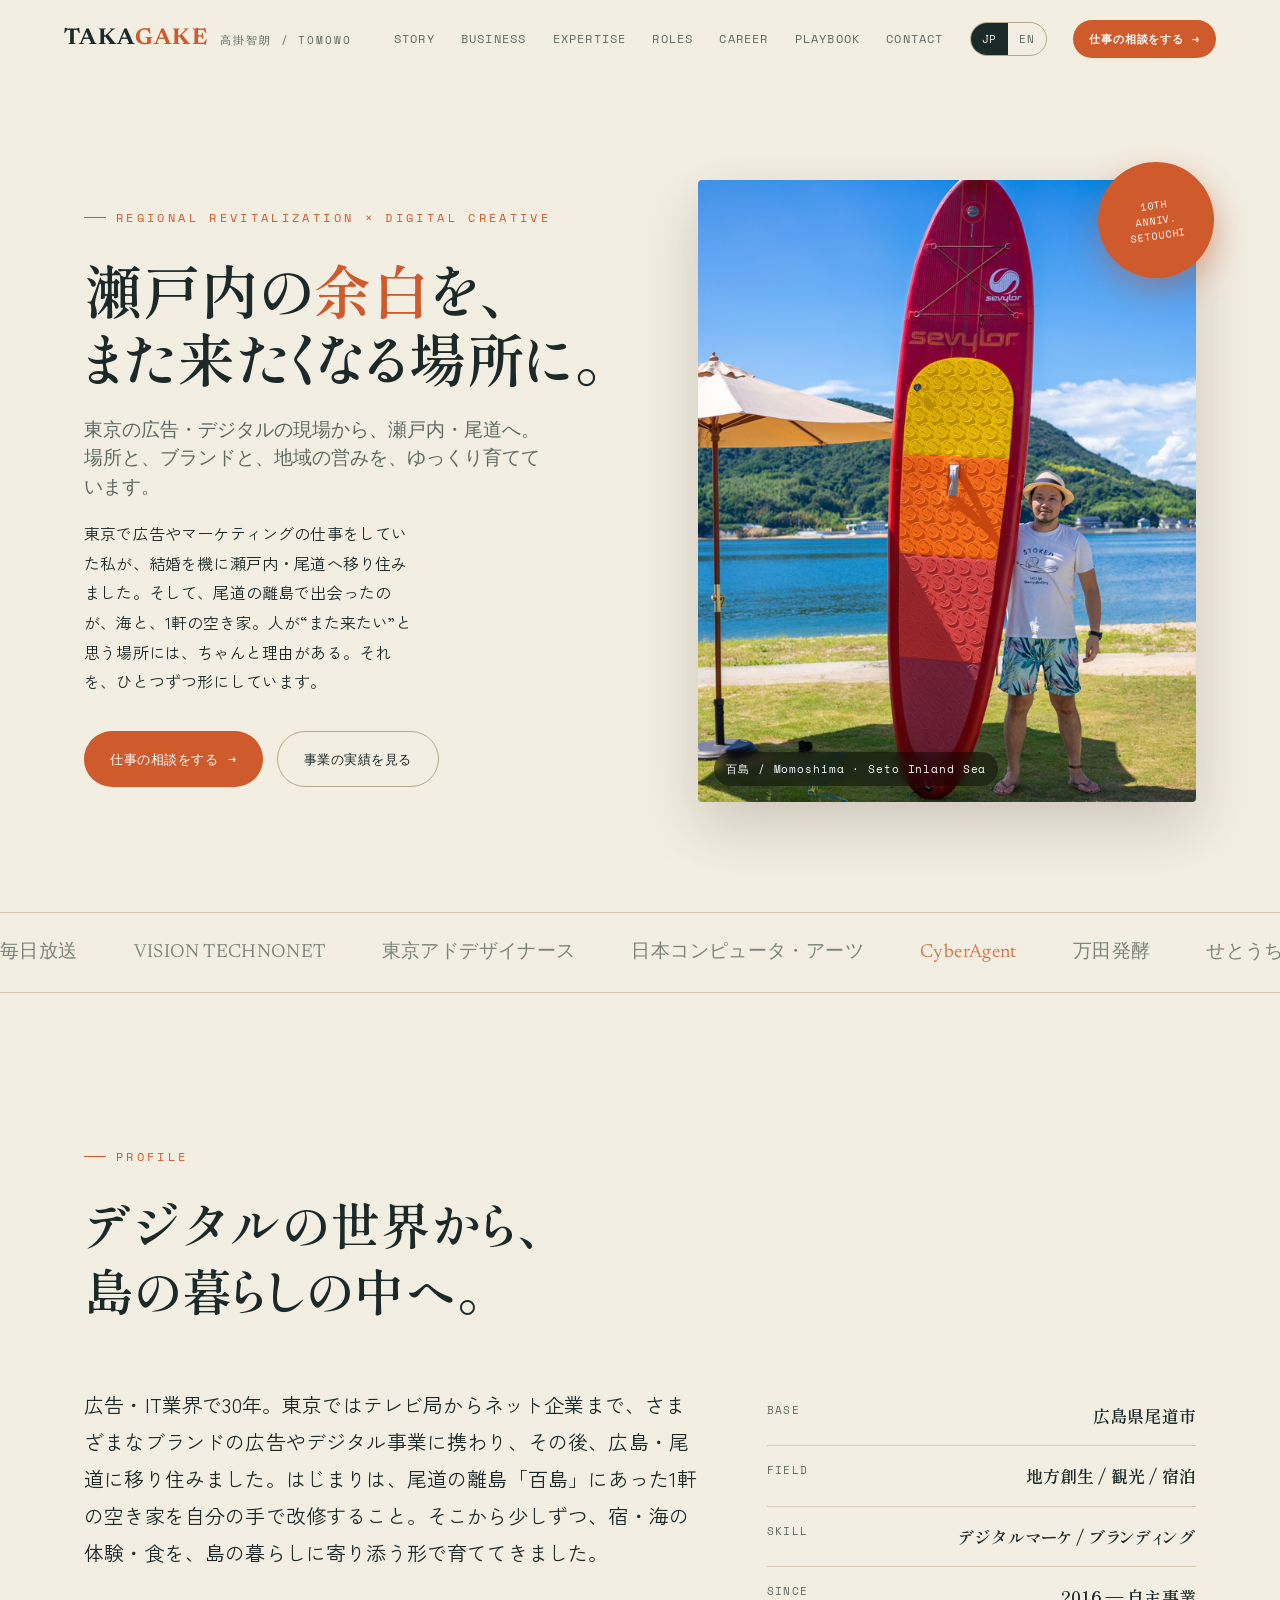
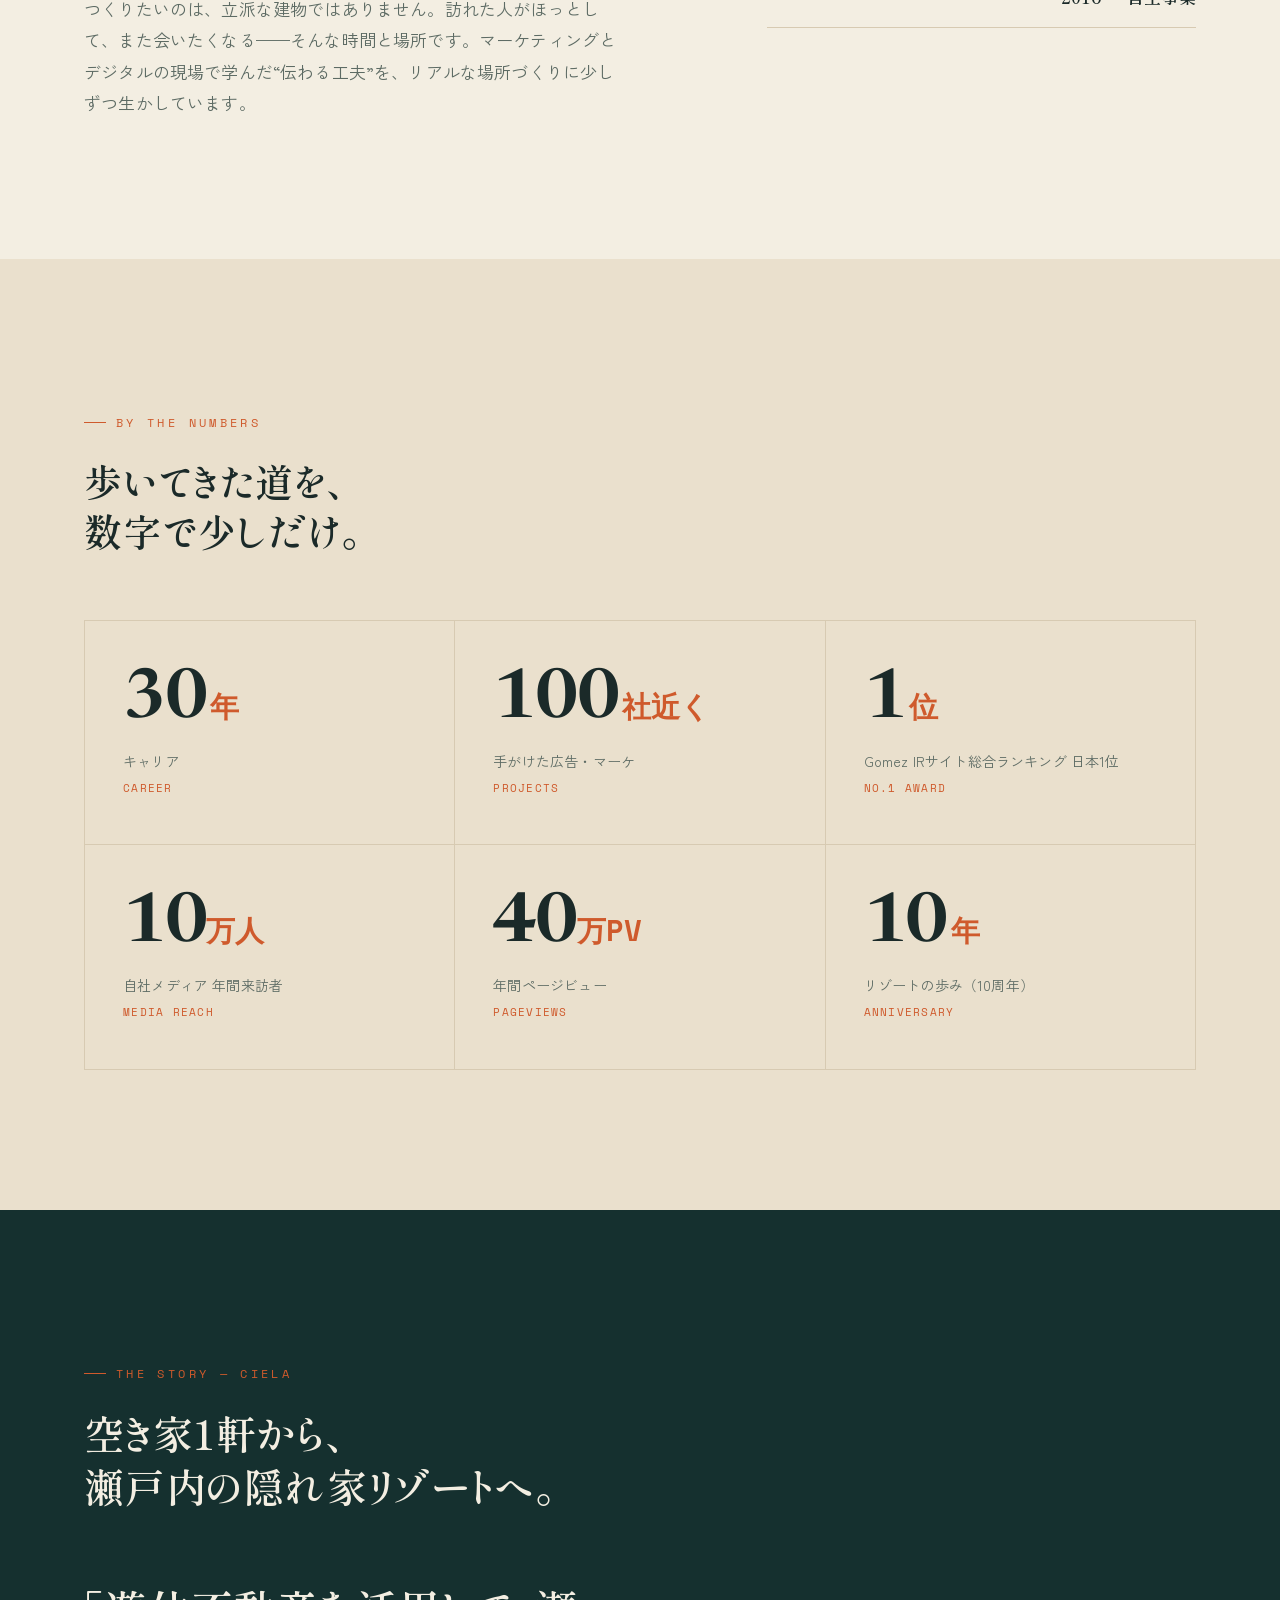
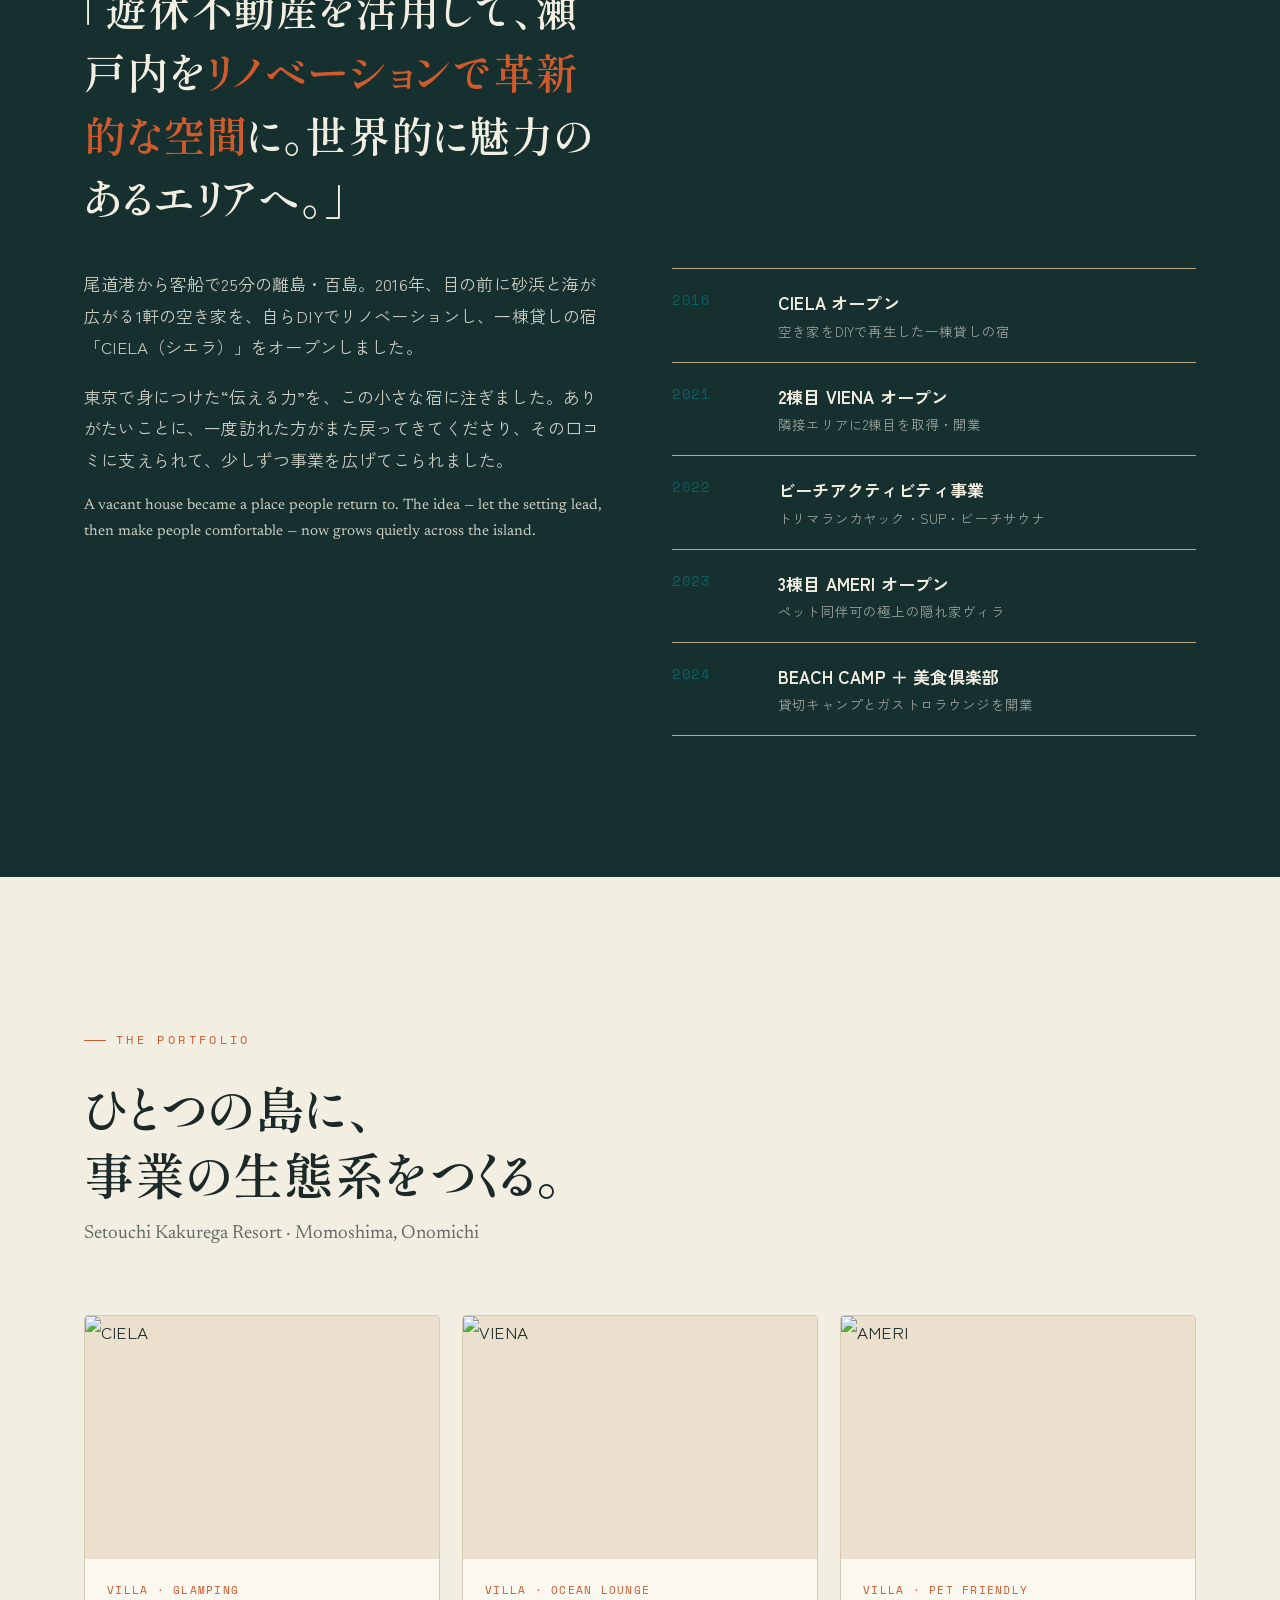
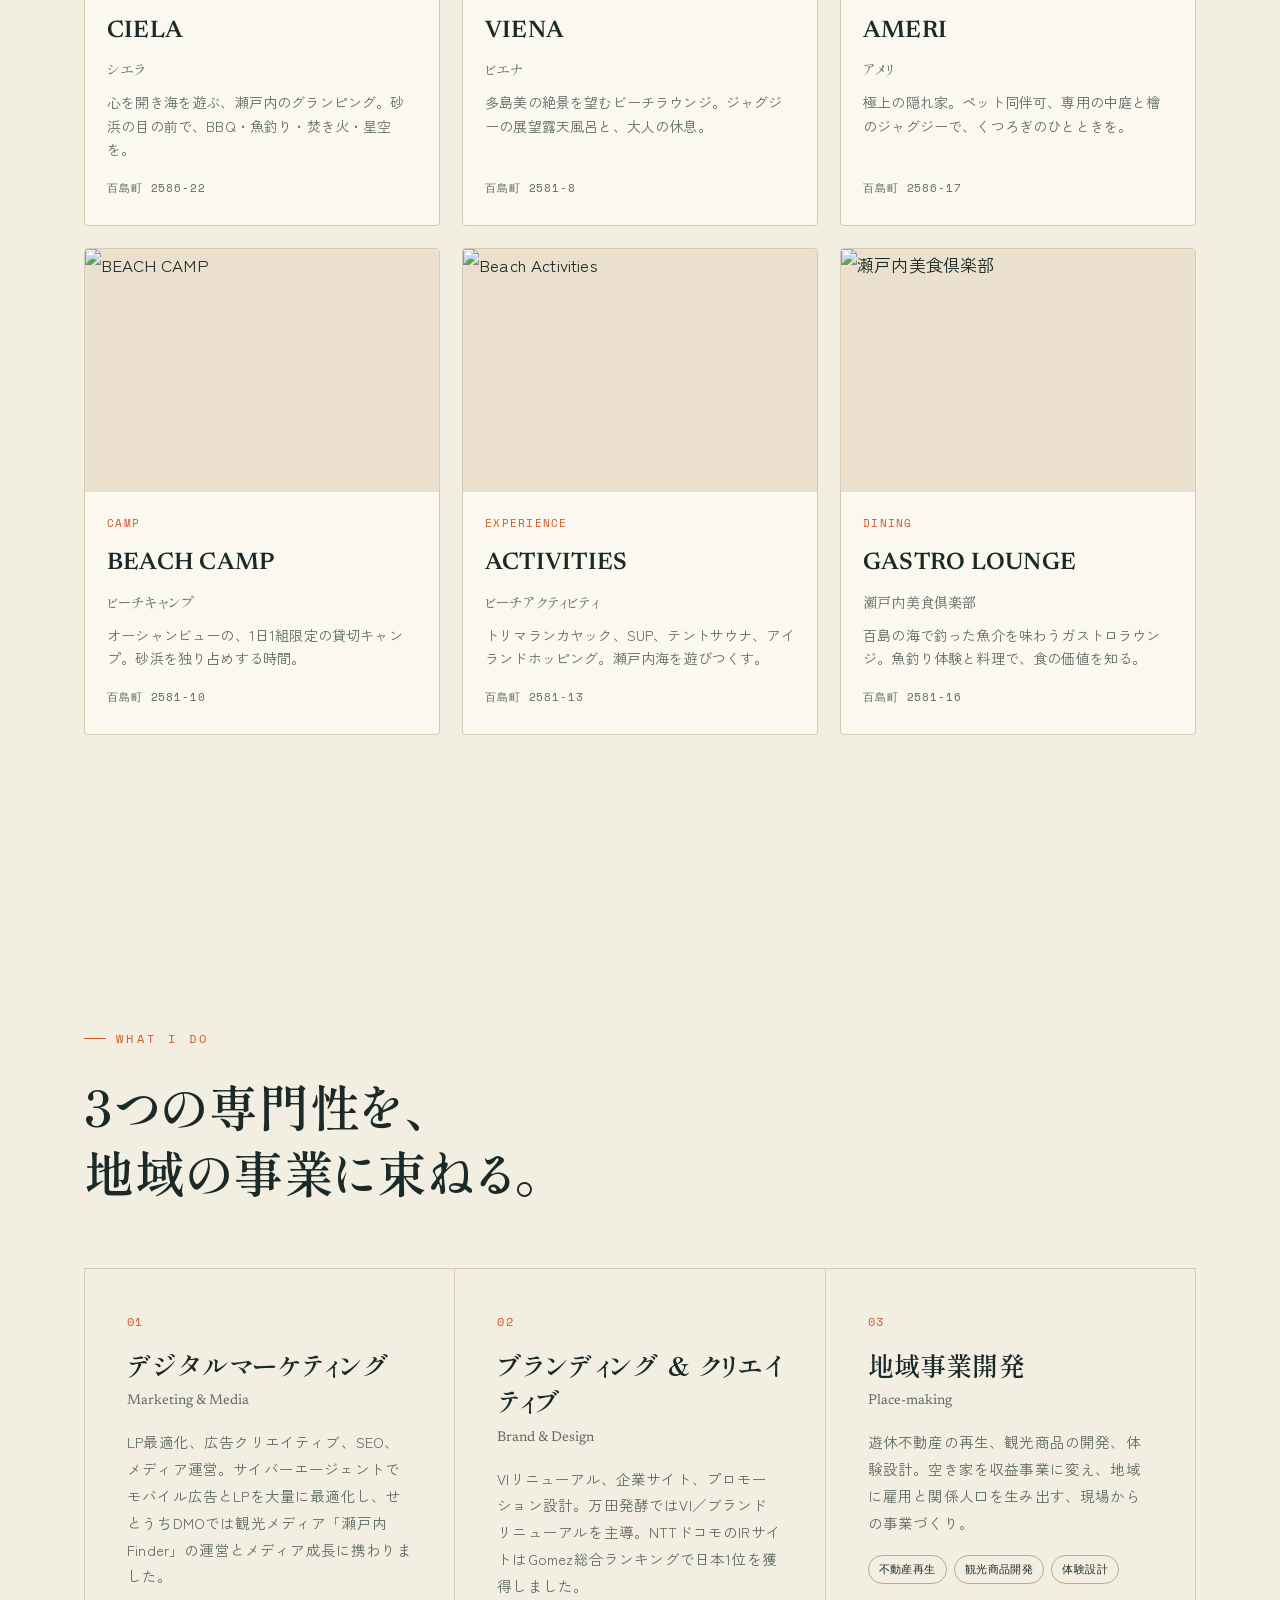
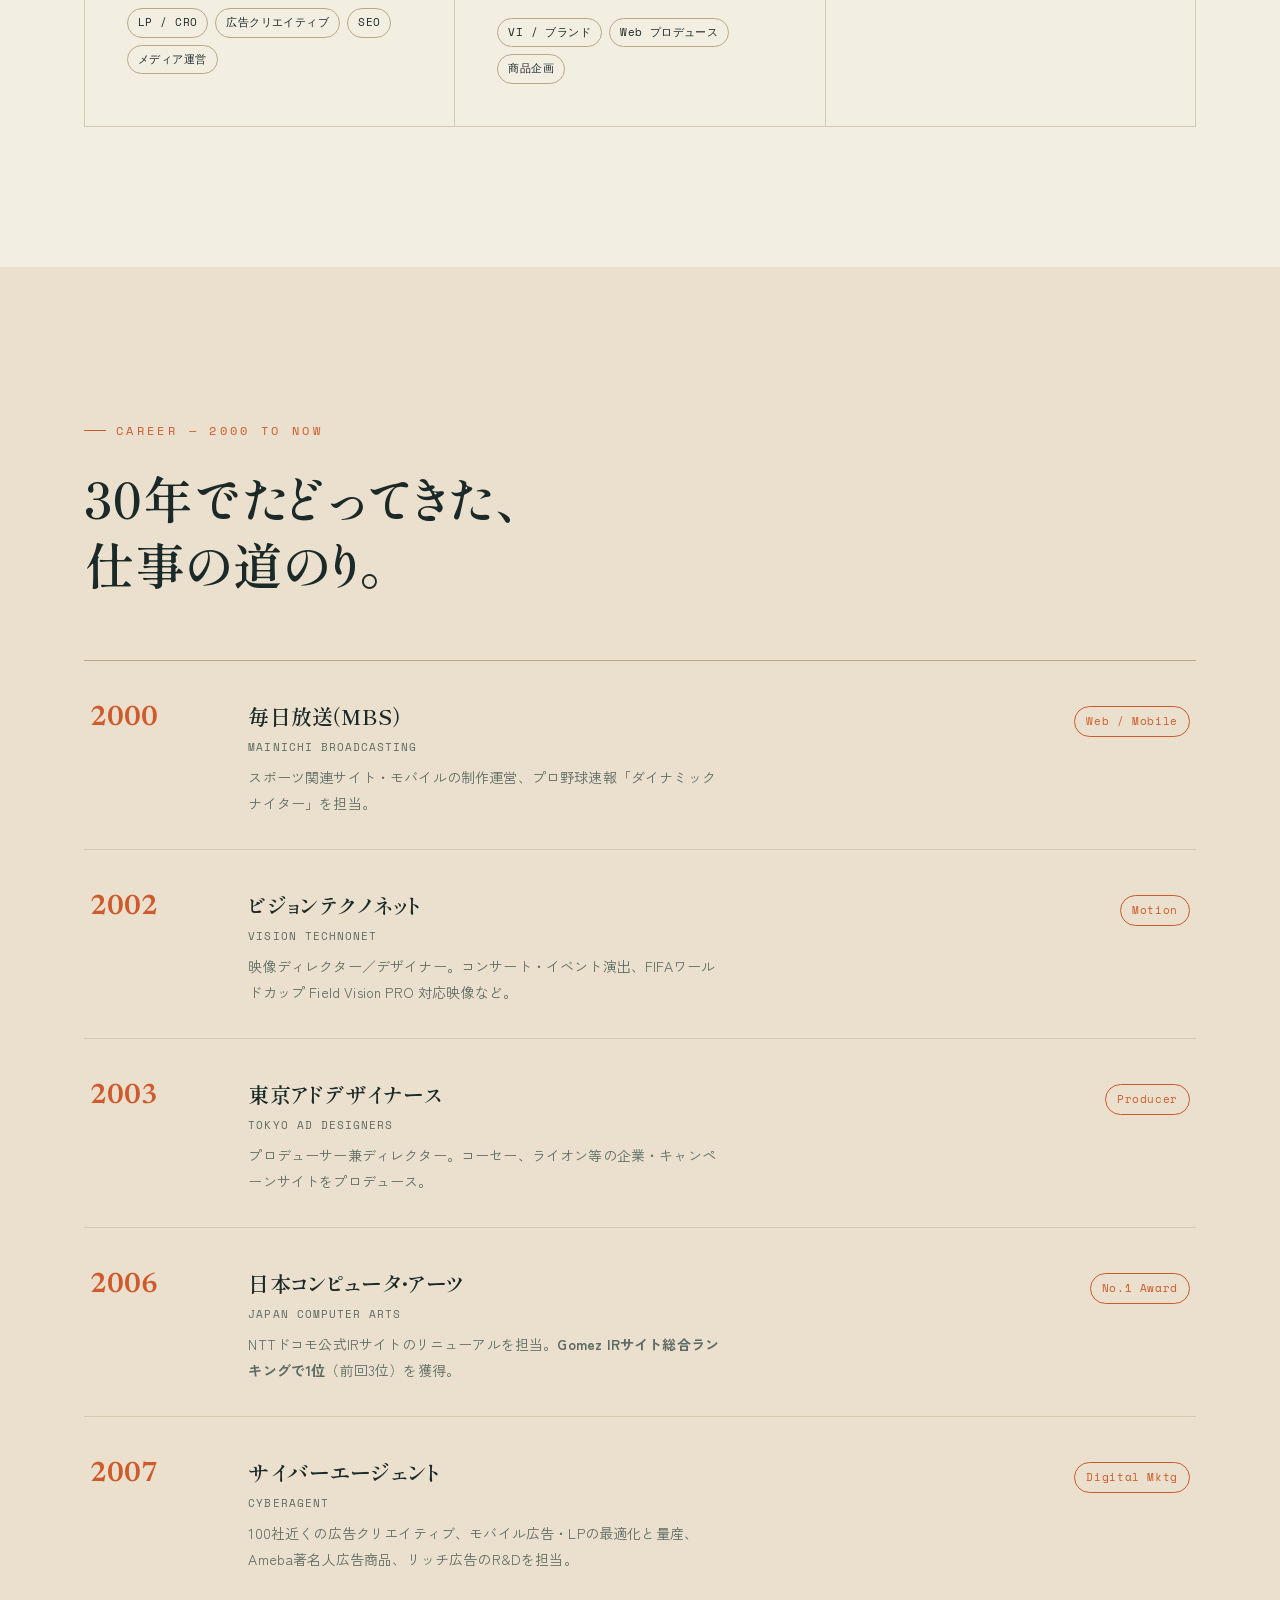
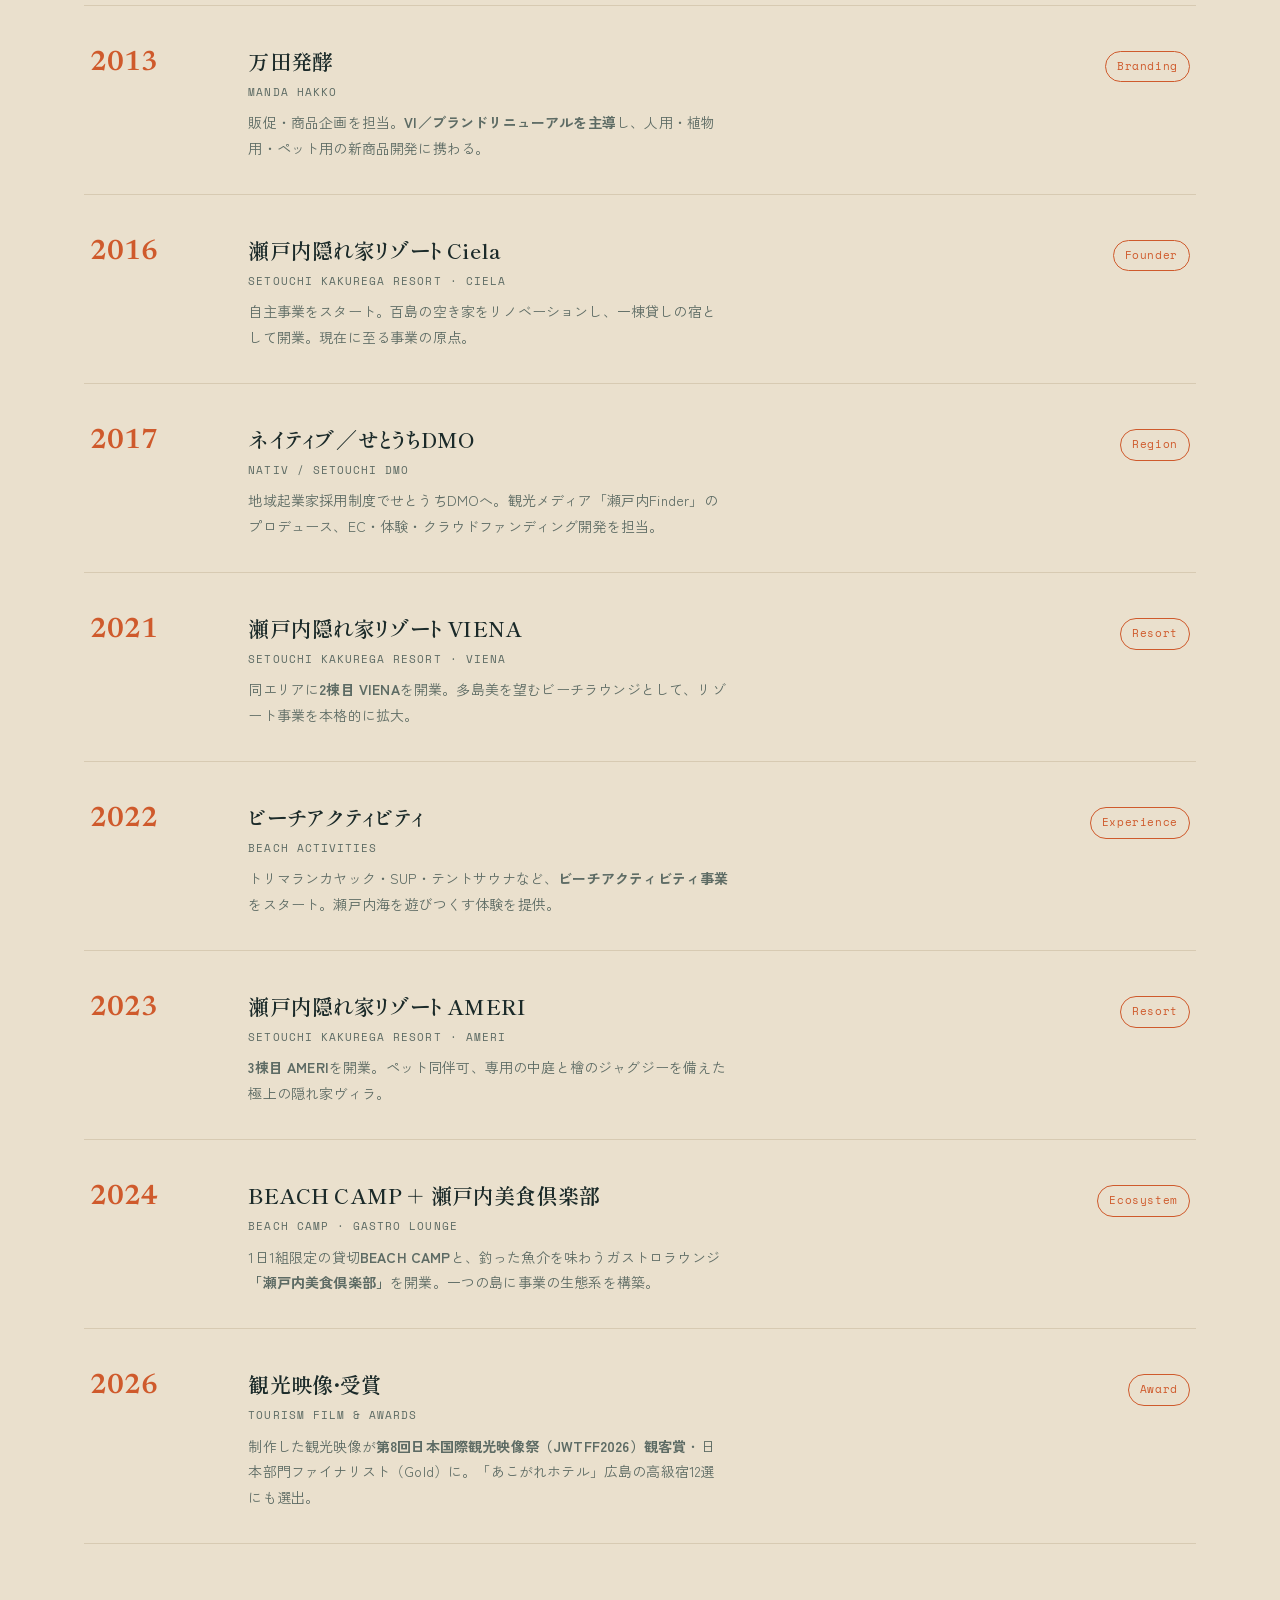
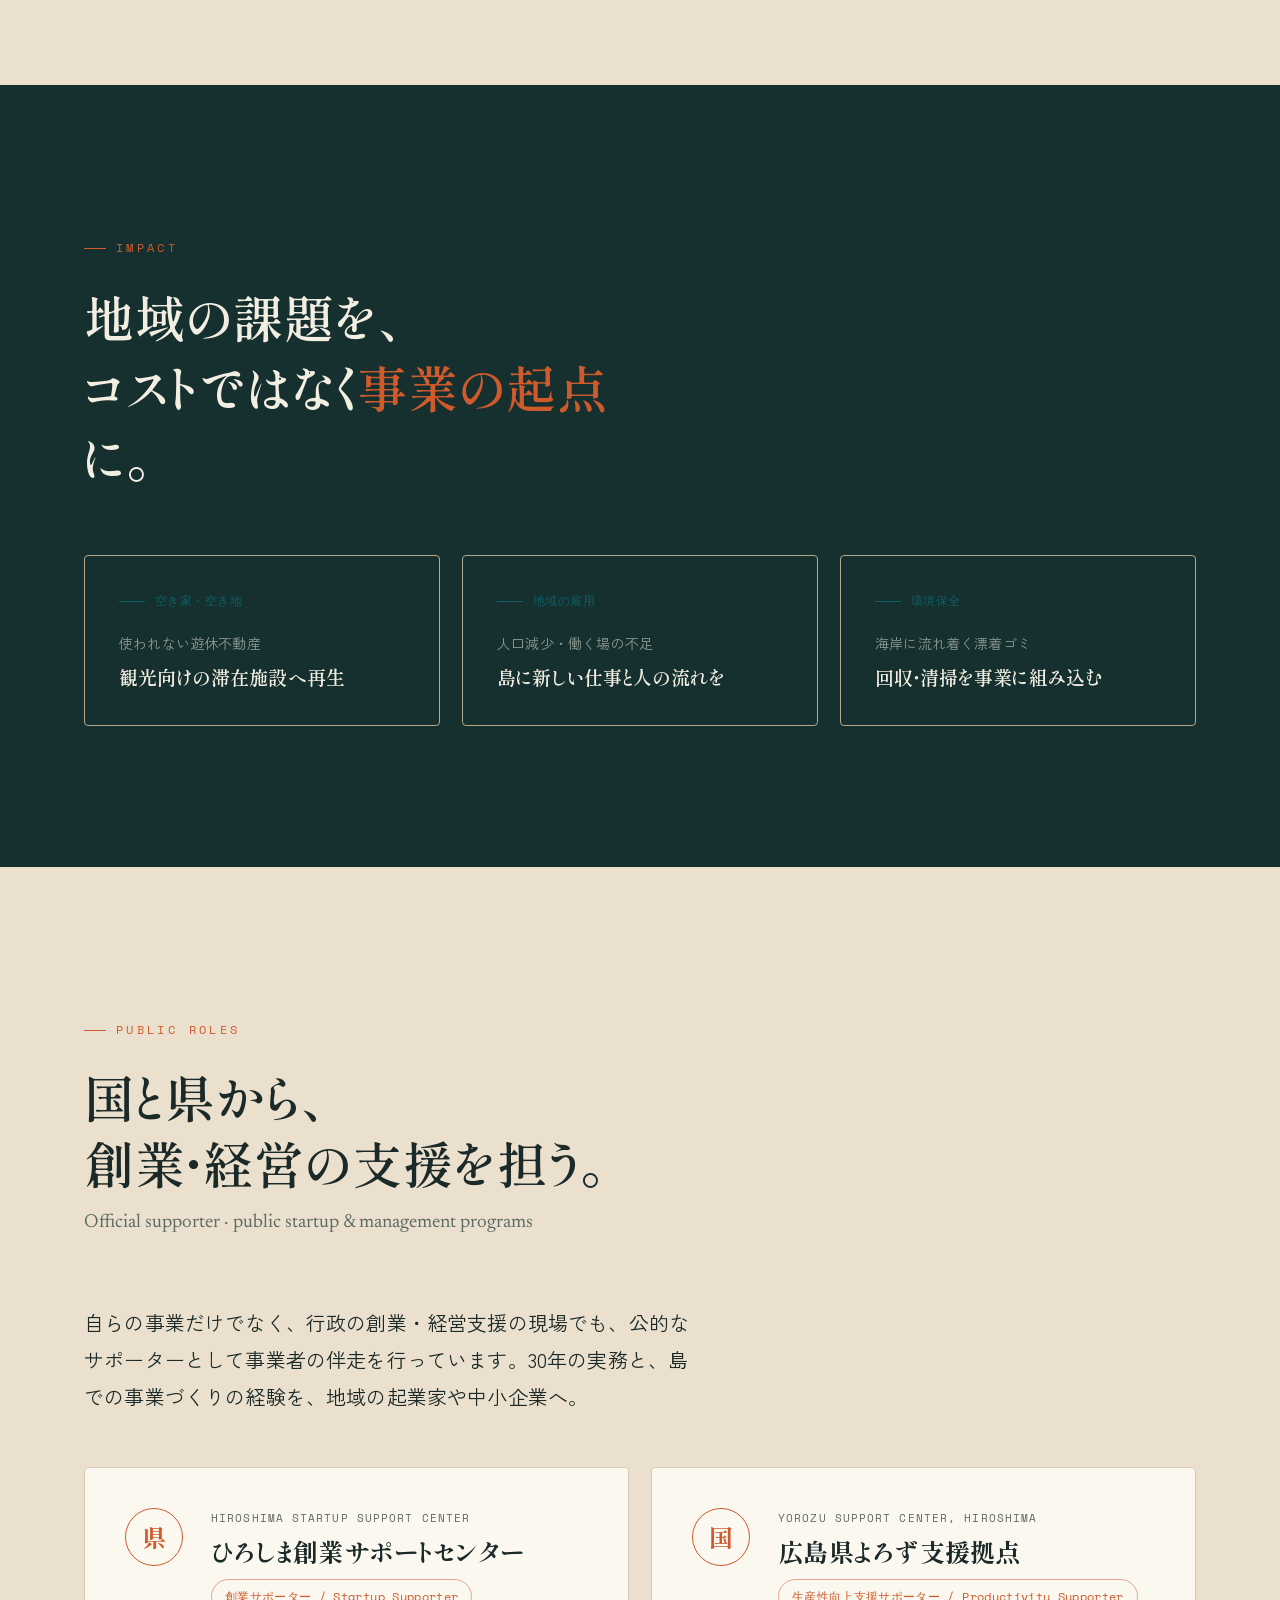
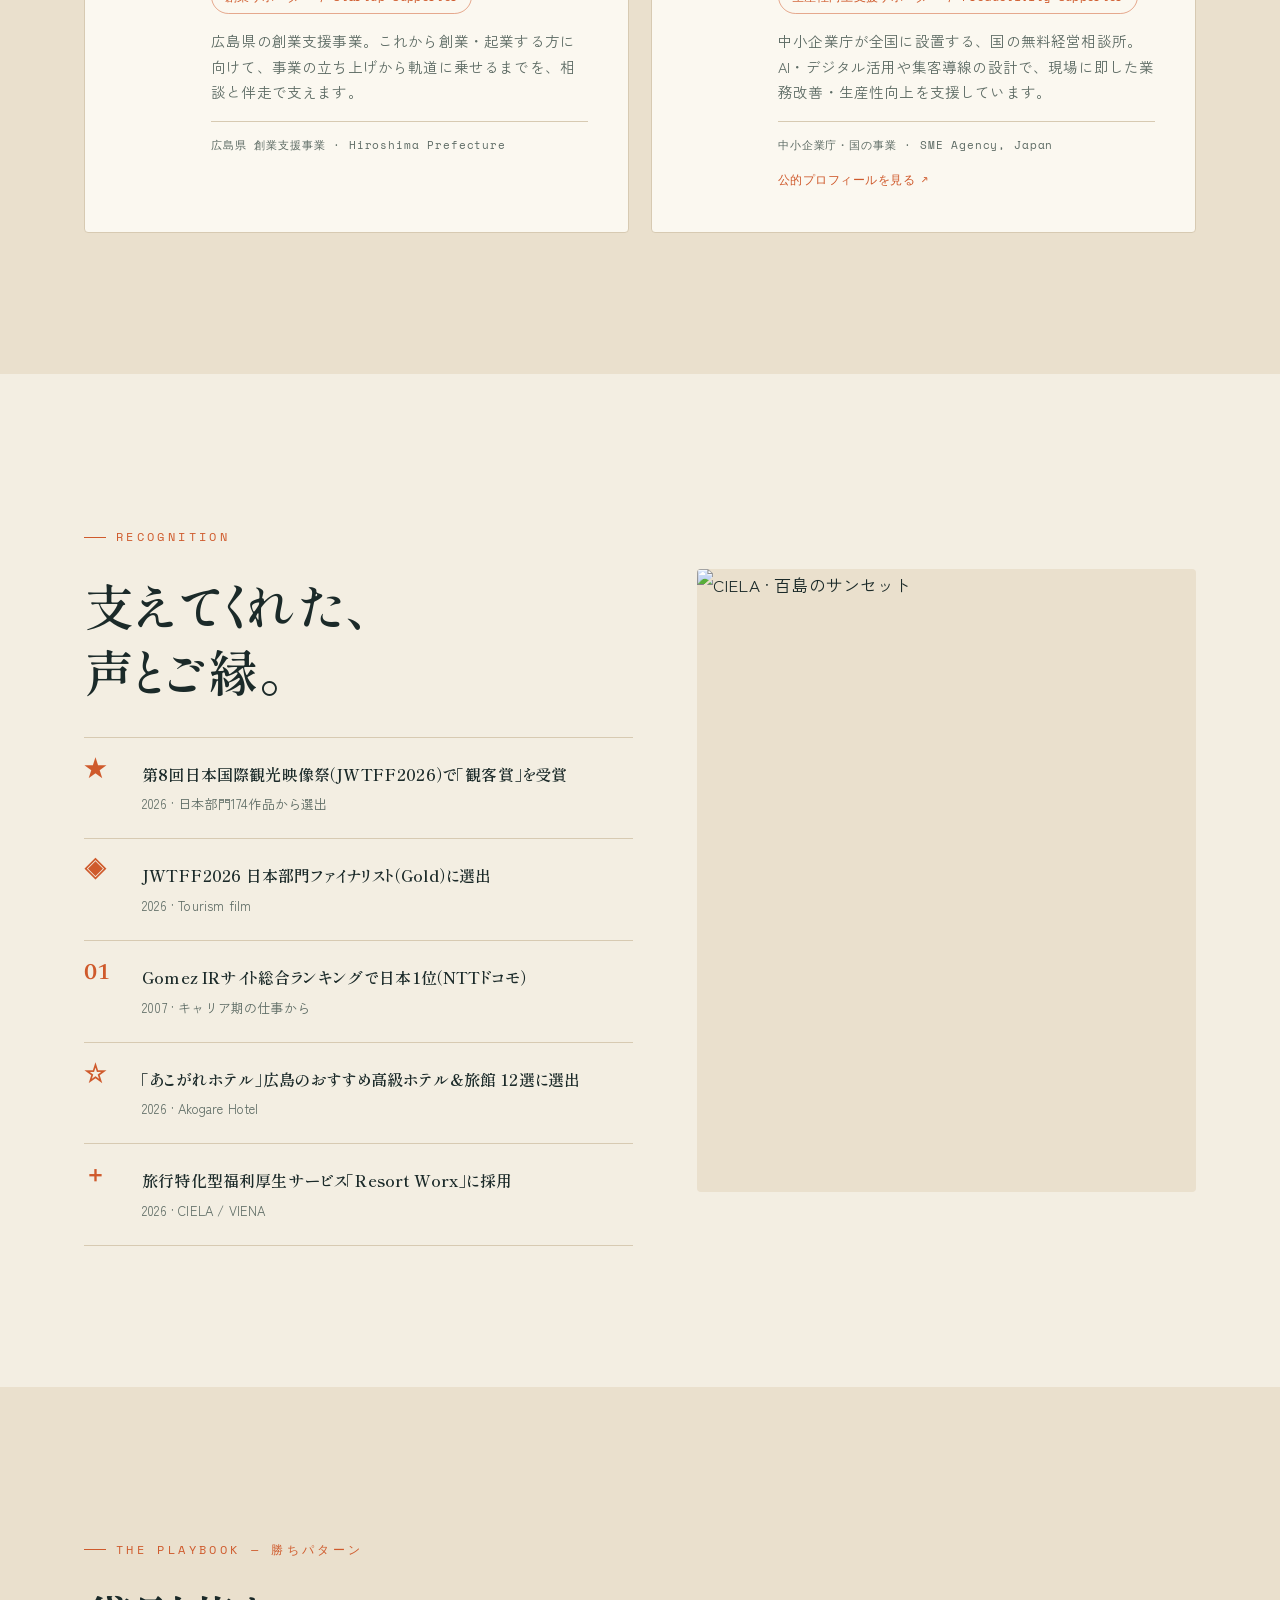
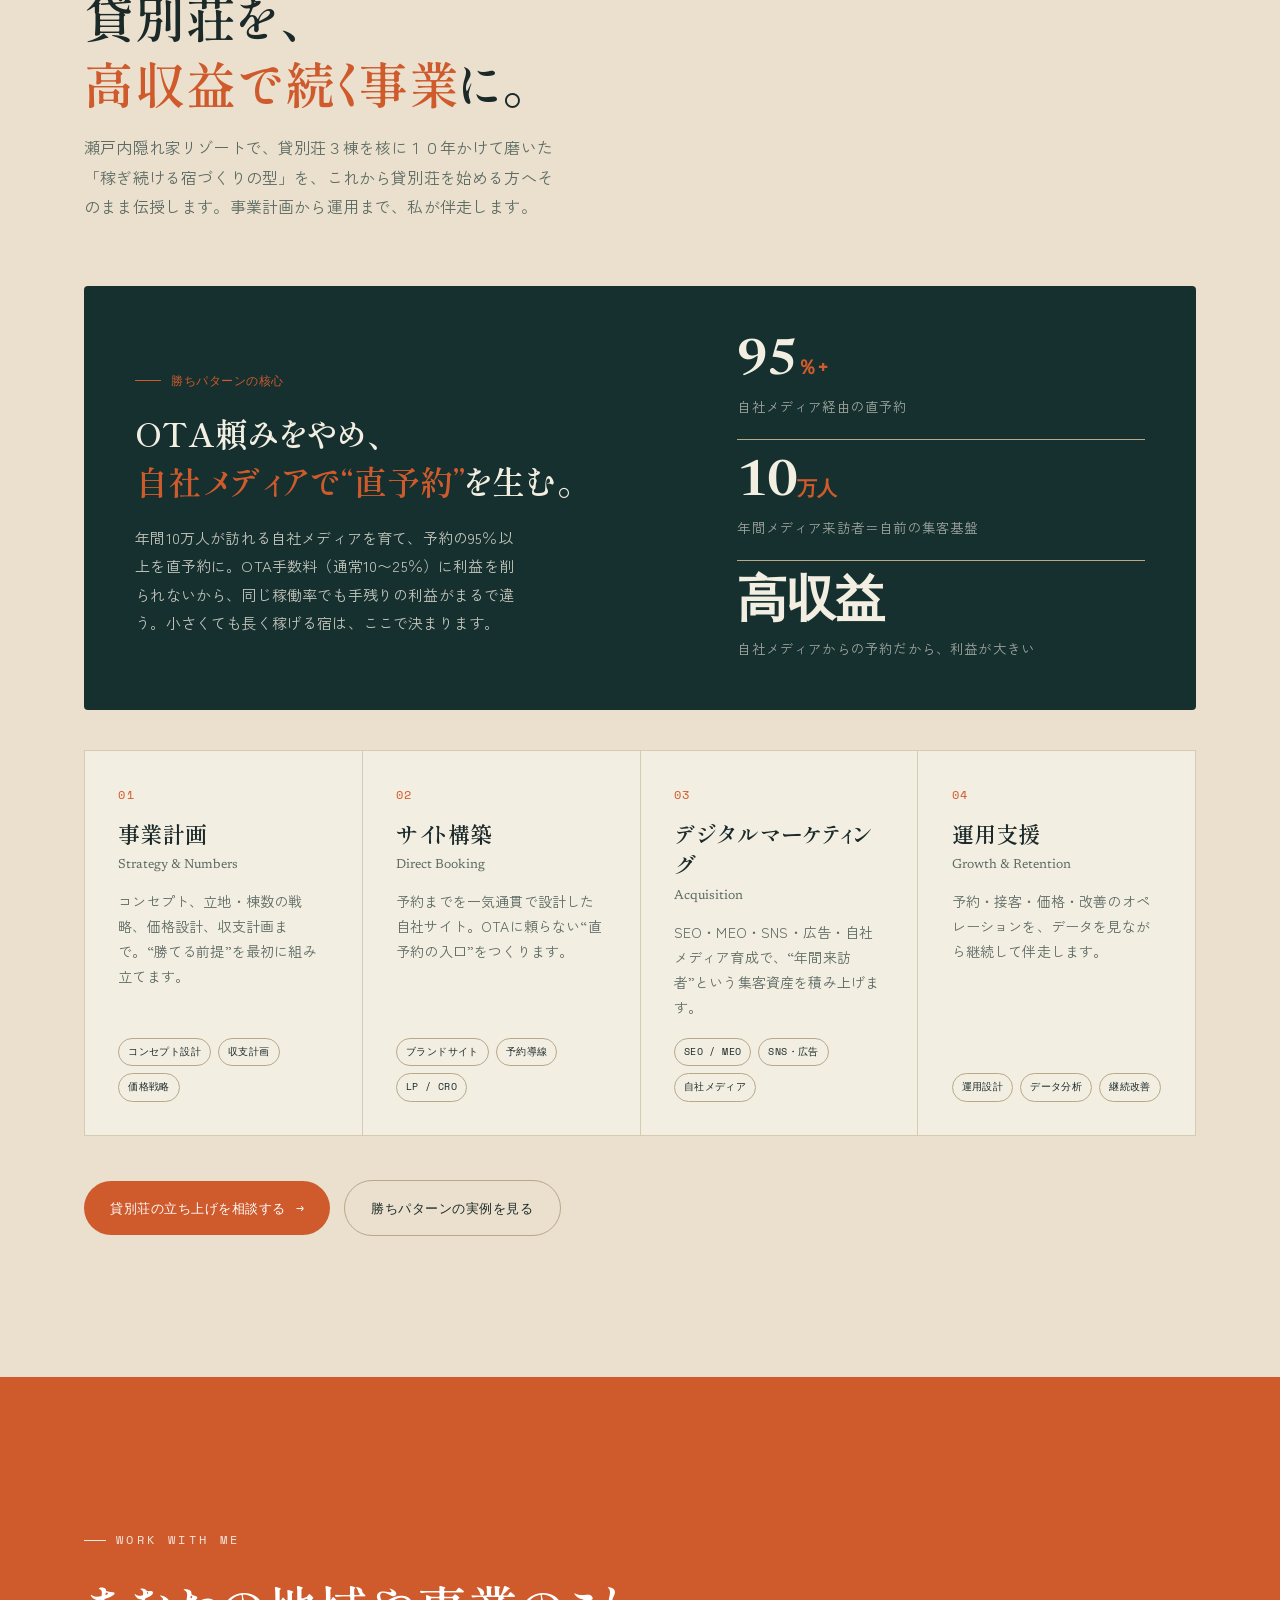
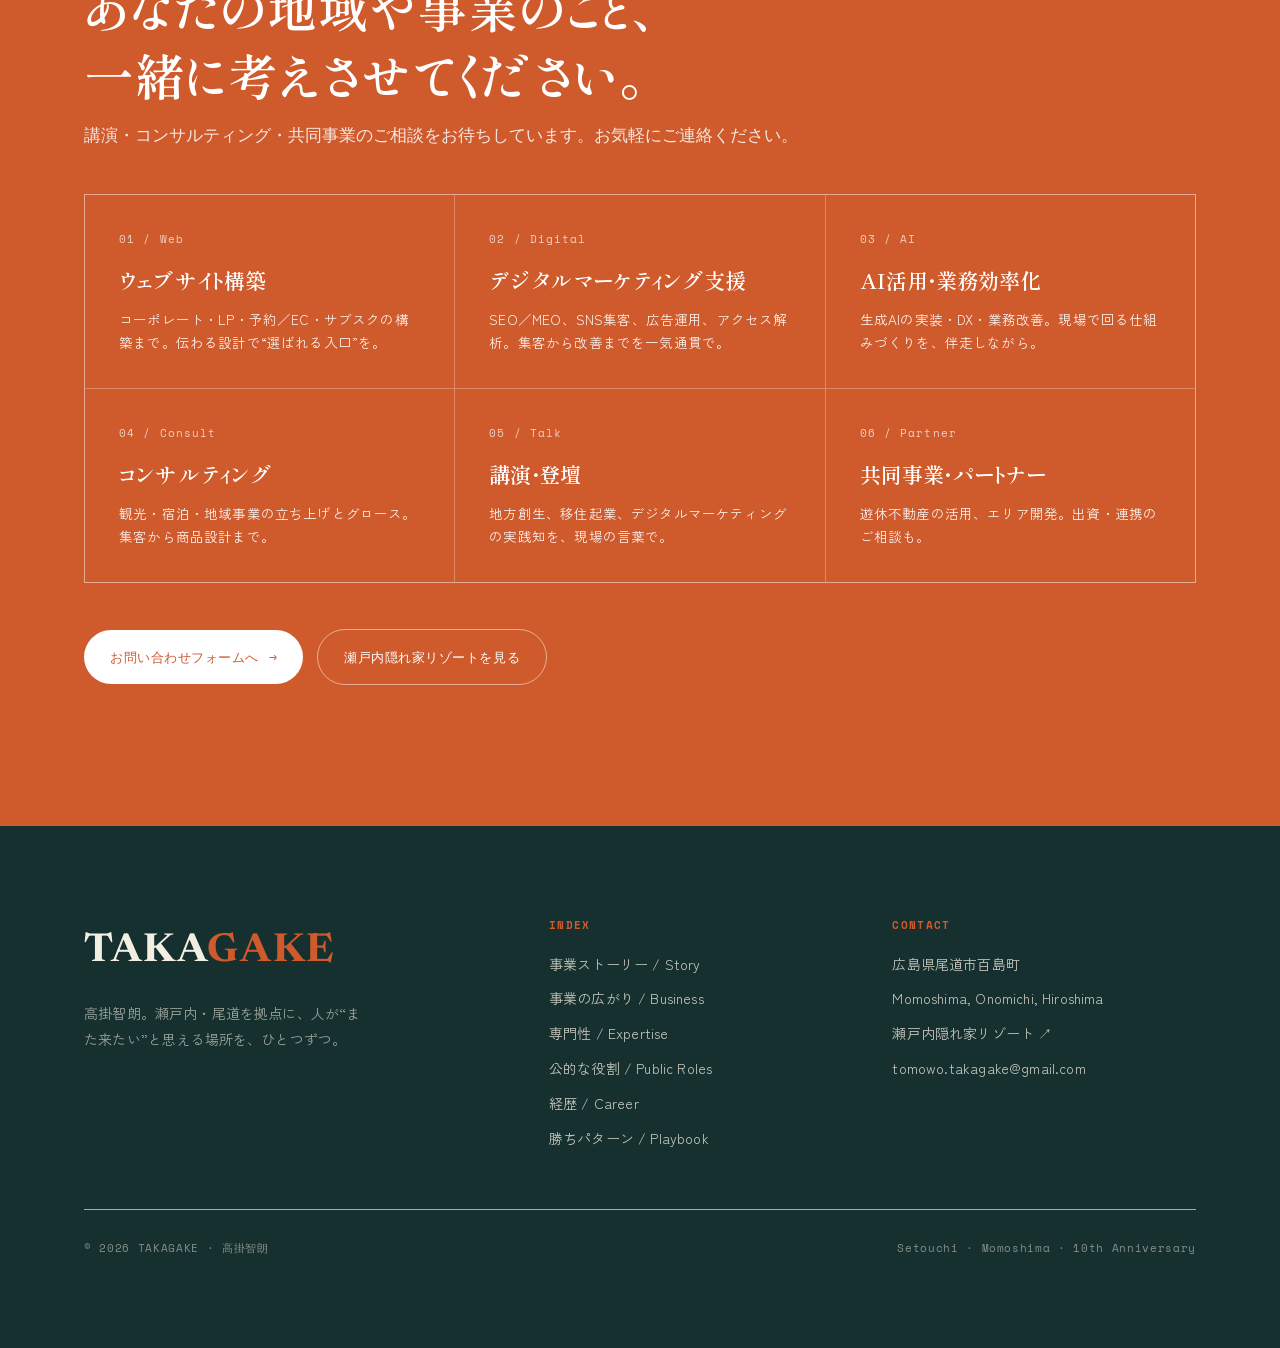
==== commit 6451eedb: "Add files via upload" ====
--- a/index.html
+++ b/index.html
@@ -13,9 +13,9 @@
 <!-- End Google Tag Manager -->
 
 <!-- ============ PRIMARY SEO ============ -->
-<title>高掛智朗（TOMOWO）｜瀬戸内・尾道のデジタルマーケティング & 地域事業プロデューサー</title>
-<meta name="description" content="高掛智朗（TOMOWO）｜瀬戸内・尾道を拠点に、30年のデジタルマーケティング（SEO・MEO・広告・ブランディング）と地域事業開発で、宿泊・観光・中小企業の「選ばれる理由」をつくるプロデューサー。Webサイト構築、デジタルマーケ支援、AI活用、コンサルティング、講演に対応。広島県よろず支援拠点 生産性向上支援サポーター。">
-<meta name="keywords" content="高掛智朗,TOMOWO,瀬戸内,尾道,百島,デジタルマーケティング,SEO,MEO,LLMO,地方創生,ブランディング,Web制作,AI活用,コンサルティング,講演,瀬戸内隠れ家リゾート,よろず支援拠点">
+<title>高掛智朗（TAKAGAKE）｜瀬戸内・尾道のデジタルマーケティング & 地域事業プロデューサー</title>
+<meta name="description" content="高掛智朗（TAKAGAKE）｜瀬戸内・尾道を拠点に、30年のデジタルマーケティング（SEO・MEO・広告・ブランディング）と地域事業開発で、宿泊・観光・中小企業の「選ばれる理由」をつくるプロデューサー。Webサイト構築、デジタルマーケ支援、AI活用、コンサルティング、講演に対応。広島県よろず支援拠点 生産性向上支援サポーター。">
+<meta name="keywords" content="高掛智朗,TAKAGAKE,瀬戸内,尾道,百島,デジタルマーケティング,SEO,MEO,LLMO,地方創生,ブランディング,Web制作,AI活用,コンサルティング,講演,瀬戸内隠れ家リゾート,よろず支援拠点">
 <meta name="author" content="高掛智朗 / Takagake Tomowo">
 <meta name="robots" content="index, follow, max-image-preview:large, max-snippet:-1, max-video-preview:-1">
 <meta name="googlebot" content="index, follow">
@@ -30,22 +30,22 @@
 
 <!-- ============ OPEN GRAPH ============ -->
 <meta property="og:type" content="profile">
-<meta property="og:site_name" content="TOMOWO — 高掛智朗">
+<meta property="og:site_name" content="TAKAGAKE — 高掛智朗">
 <meta property="og:locale" content="ja_JP">
 <meta property="og:locale:alternate" content="en_US">
-<meta property="og:title" content="高掛智朗（TOMOWO）｜瀬戸内・尾道のデジタルマーケティング & 地域事業プロデューサー">
+<meta property="og:title" content="高掛智朗（TAKAGAKE）｜瀬戸内・尾道のデジタルマーケティング & 地域事業プロデューサー">
 <meta property="og:description" content="30年のデジタルマーケティングと地域事業開発で、瀬戸内に「また来たくなる場所」と「選ばれる理由」をつくる。Web構築・デジタルマーケ・AI活用・コンサル・講演に対応。">
 <meta property="og:url" content="https://takagake.github.io/tomowo/">
 <meta property="og:image" content="https://takagake.github.io/tomowo/images/og-tomowo.jpg">
 <meta property="og:image:width" content="1200">
 <meta property="og:image:height" content="800">
-<meta property="og:image:alt" content="瀬戸内・百島のビーチでSUPと一緒に立つ高掛智朗 — TOMOWO">
+<meta property="og:image:alt" content="瀬戸内・百島のビーチでSUPと一緒に立つ高掛智朗 — TAKAGAKE">
 <meta property="profile:first_name" content="智朗">
 <meta property="profile:last_name" content="高掛">
 
 <!-- ============ TWITTER ============ -->
 <meta name="twitter:card" content="summary_large_image">
-<meta name="twitter:title" content="高掛智朗（TOMOWO）｜瀬戸内・尾道のデジタルマーケ & 地域事業プロデューサー">
+<meta name="twitter:title" content="高掛智朗（TAKAGAKE）｜瀬戸内・尾道のデジタルマーケ & 地域事業プロデューサー">
 <meta name="twitter:description" content="30年のデジタルマーケティングと地域事業開発で、瀬戸内に「選ばれる理由」をつくる。Web構築・デジタルマーケ・AI活用・コンサル・講演に対応。">
 <meta name="twitter:image" content="https://takagake.github.io/tomowo/images/og-tomowo.jpg">
 
@@ -63,7 +63,7 @@
       "@type": "WebSite",
       "@id": "https://takagake.github.io/tomowo/#website",
       "url": "https://takagake.github.io/tomowo/",
-      "name": "TOMOWO — 高掛智朗",
+      "name": "TAKAGAKE — 高掛智朗",
       "alternateName": "Takagake Tomowo",
       "inLanguage": ["ja", "en"],
       "publisher": { "@id": "https://takagake.github.io/tomowo/#person" }
@@ -72,7 +72,7 @@
       "@type": "ProfilePage",
       "@id": "https://takagake.github.io/tomowo/#webpage",
       "url": "https://takagake.github.io/tomowo/",
-      "name": "高掛智朗（TOMOWO）｜瀬戸内・尾道のデジタルマーケティング & 地域事業プロデューサー",
+      "name": "高掛智朗（TAKAGAKE）｜瀬戸内・尾道のデジタルマーケティング & 地域事業プロデューサー",
       "isPartOf": { "@id": "https://takagake.github.io/tomowo/#website" },
       "mainEntity": { "@id": "https://takagake.github.io/tomowo/#person" },
       "about": { "@id": "https://takagake.github.io/tomowo/#person" },
@@ -125,7 +125,7 @@
     {
       "@type": "ProfessionalService",
       "@id": "https://takagake.github.io/tomowo/#service",
-      "name": "TOMOWO（高掛智朗）",
+      "name": "TAKAGAKE（高掛智朗）",
       "description": "Webサイト構築、デジタルマーケティング支援（SEO・MEO・広告・SNS・解析）、AI活用・業務効率化、ブランディング、地域事業開発、コンサルティング、講演を提供。",
       "url": "https://takagake.github.io/tomowo/",
       "image": "https://setouchikakuregaresorts.jp/ciela/wp-content/uploads/sites/2/2023/02/rotation_stay_02-1.jpeg",
@@ -194,10 +194,10 @@
 
 <!-- ============ NAV ============ -->
 <nav class="nav">
-  <div class="brand">
-    <span class="logo">TOMO<b>WO</b></span>
-    <span class="role"><span class="l-jp">高掛智朗 / Takagake</span><span class="l-en">Takagake Tomowo</span></span>
-  </div>
+  <a class="brand" href="index.html" aria-label="高掛智朗 — TOPへ戻る">
+    <span class="logo">TAKA<b>GAKE</b></span>
+    <span class="role"><span class="l-jp">高掛智朗 / Tomowo</span><span class="l-en">Tomowo</span></span>
+  </a>
   <div class="nav-right">
     <div class="nav-links">
       <a href="#story">STORY</a>
@@ -786,7 +786,7 @@
   <div class="wrap">
     <div class="footer-top">
       <div>
-        <div class="logo">TOMO<b>WO</b></div>
+        <div class="logo">TAKA<b>GAKE</b></div>
         <p class="tagline">
           <span class="l-jp">高掛智朗。瀬戸内・尾道を拠点に、人が“また来たい”と思える場所を、ひとつずつ。</span>
           <span class="l-en">Takagake Tomowo — based in Onomichi by the Seto Inland Sea, making places people want to return to, one at a time.</span>
@@ -810,7 +810,7 @@
       </div>
     </div>
     <div class="footer-bottom">
-      <span><span class="l-jp">© 2026 TOMOWO · 高掛智朗</span><span class="l-en">© 2026 TOMOWO · Takagake Tomowo</span></span>
+      <span><span class="l-jp">© 2026 TAKAGAKE · 高掛智朗</span><span class="l-en">© 2026 TAKAGAKE · Takagake Tomowo</span></span>
       <span>Setouchi · Momoshima · 10th Anniversary</span>
     </div>
   </div>
--- a/styles.css
+++ b/styles.css
@@ -216,7 +216,7 @@
   border-bottom: 1px solid var(--line);
   padding-block: 12px;
 }
-.brand { display: flex; align-items: baseline; gap: 12px; }
+.brand { display: flex; align-items: baseline; gap: 12px; color: inherit; text-decoration: none; }
 .brand .logo {
   font-family: var(--f-display);
   font-weight: 700;
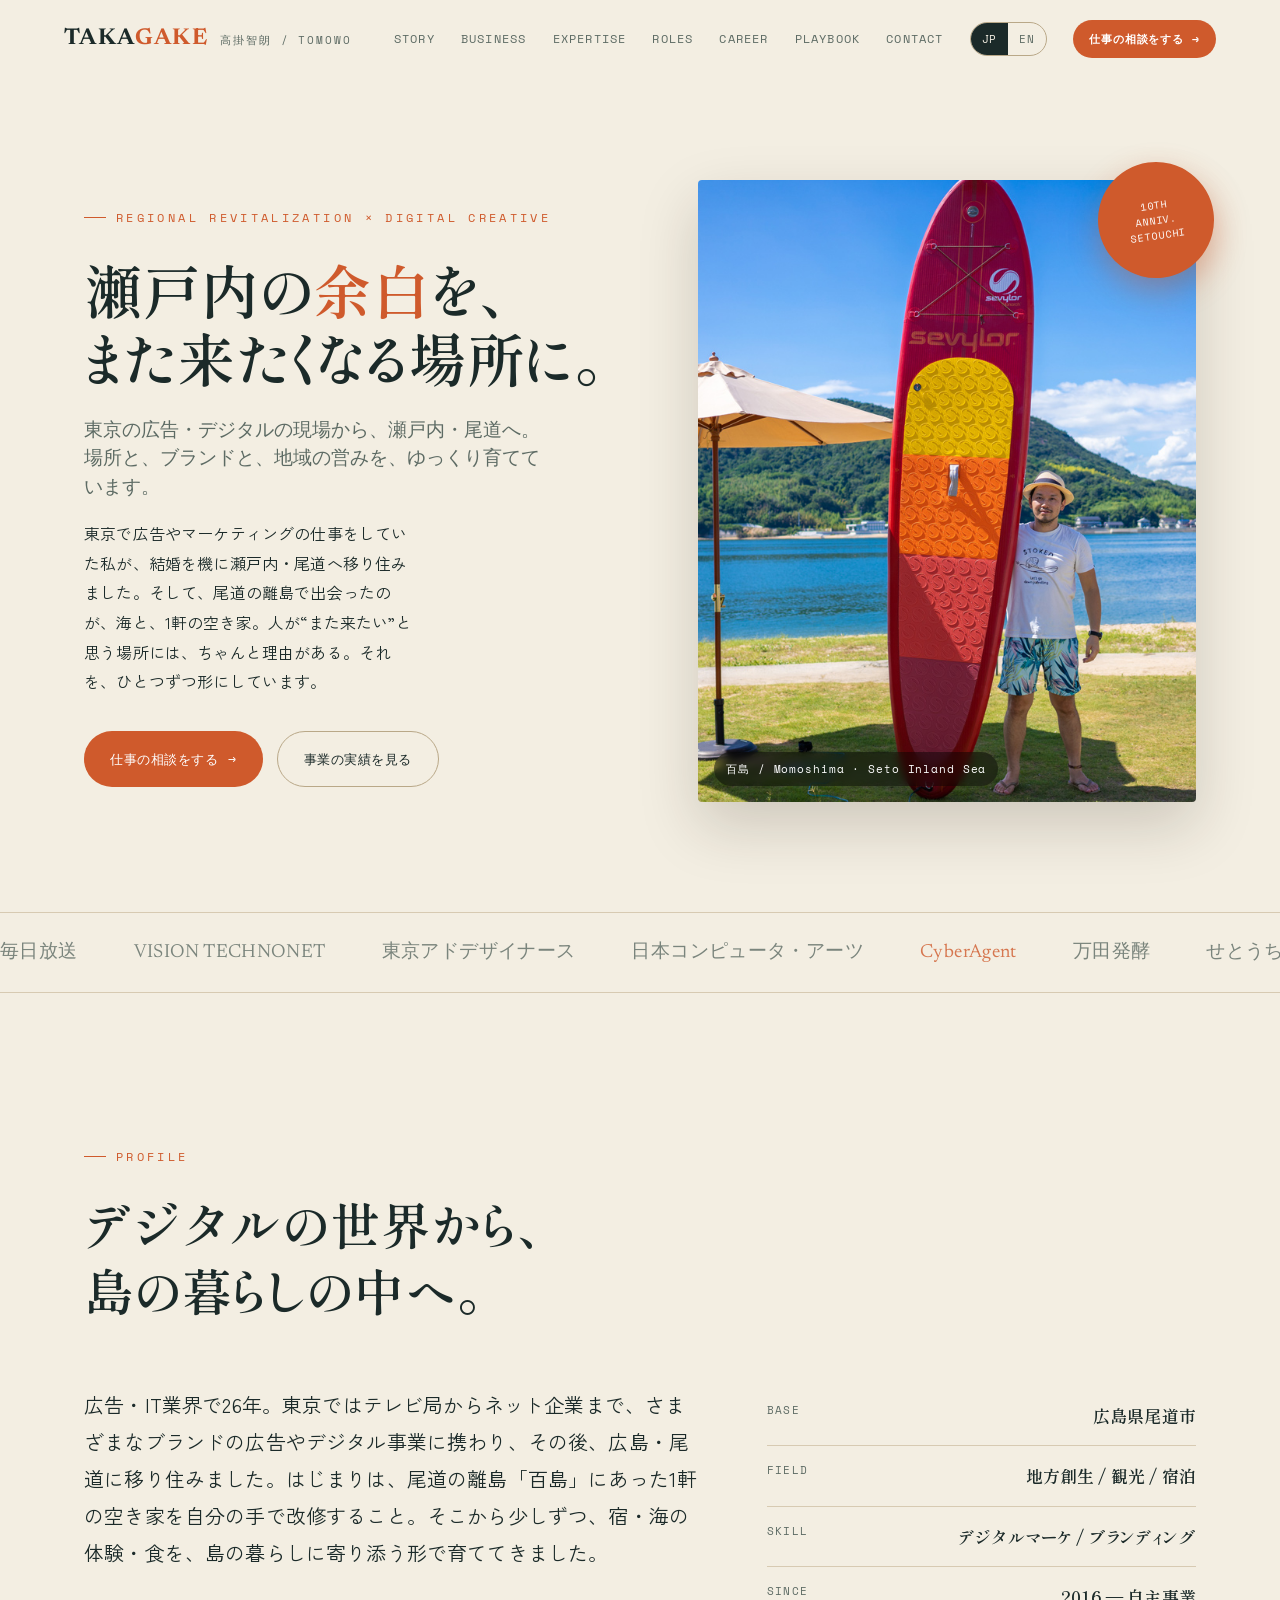
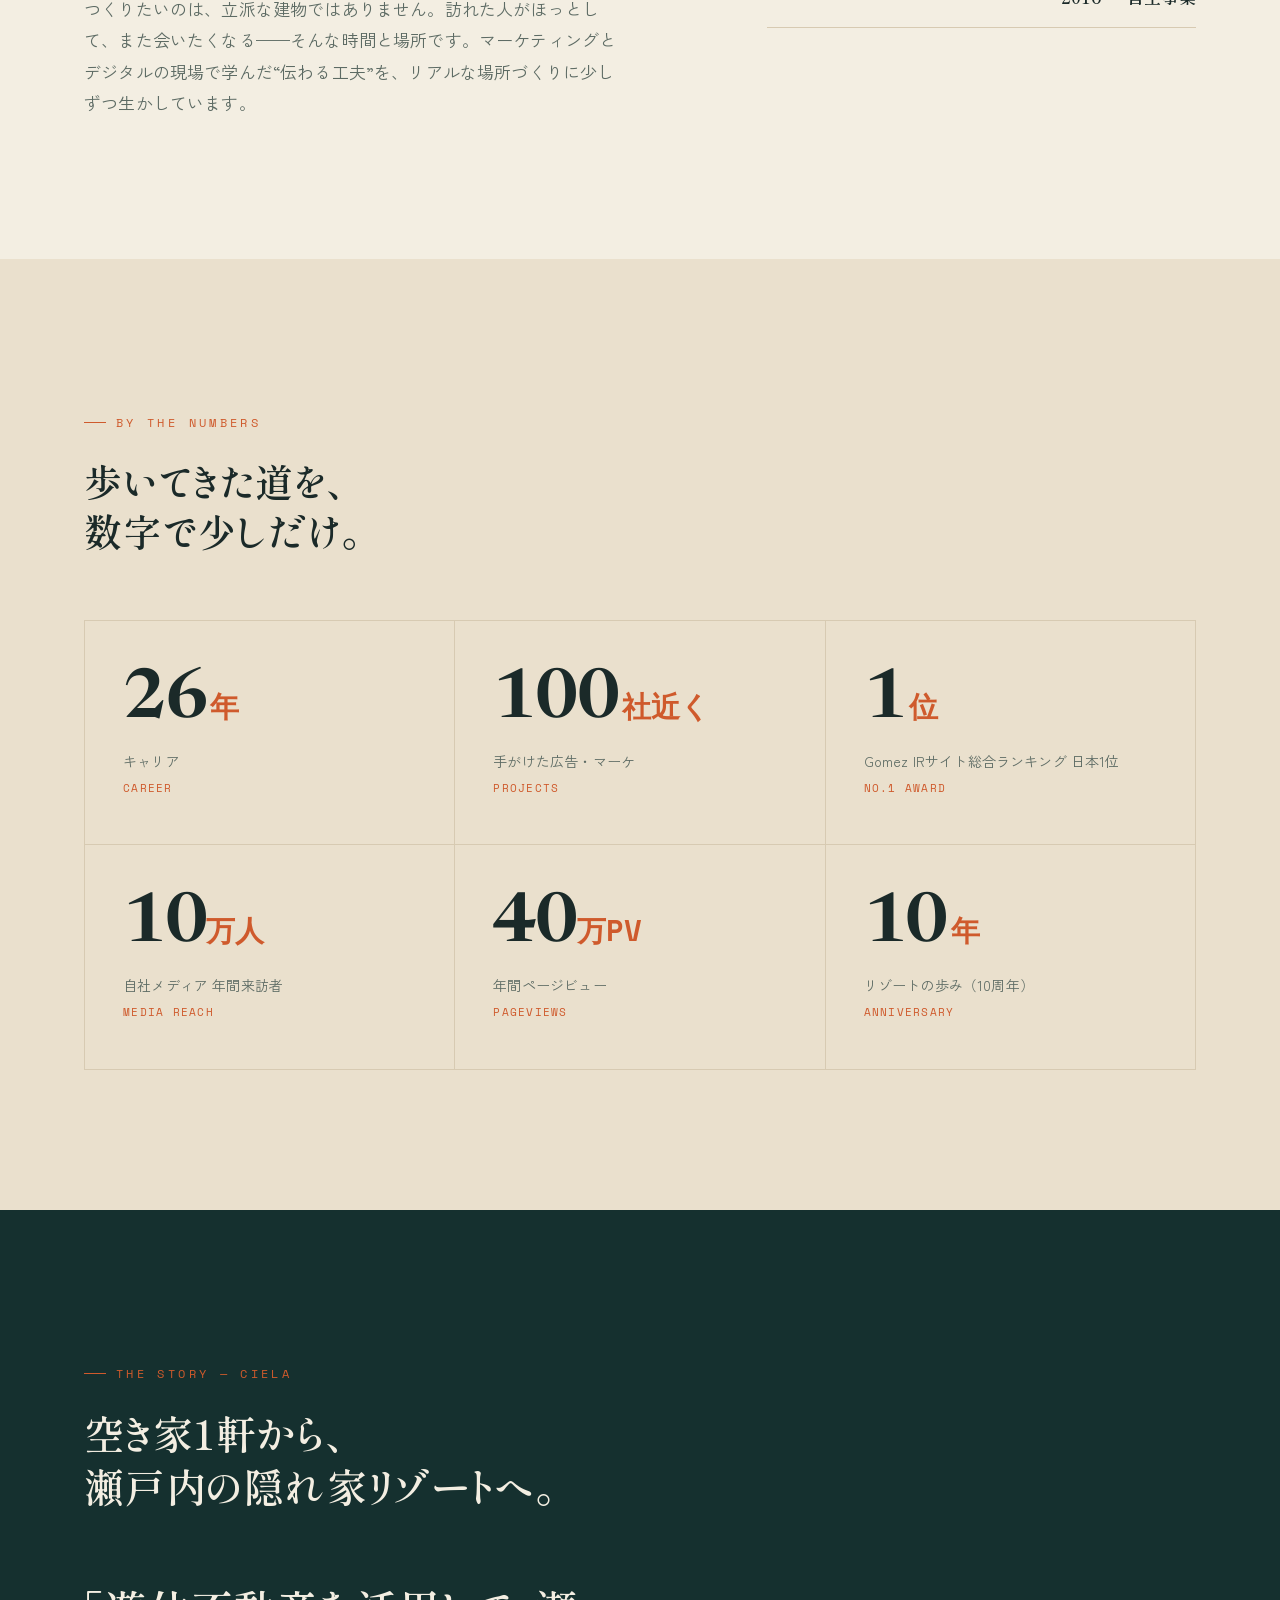
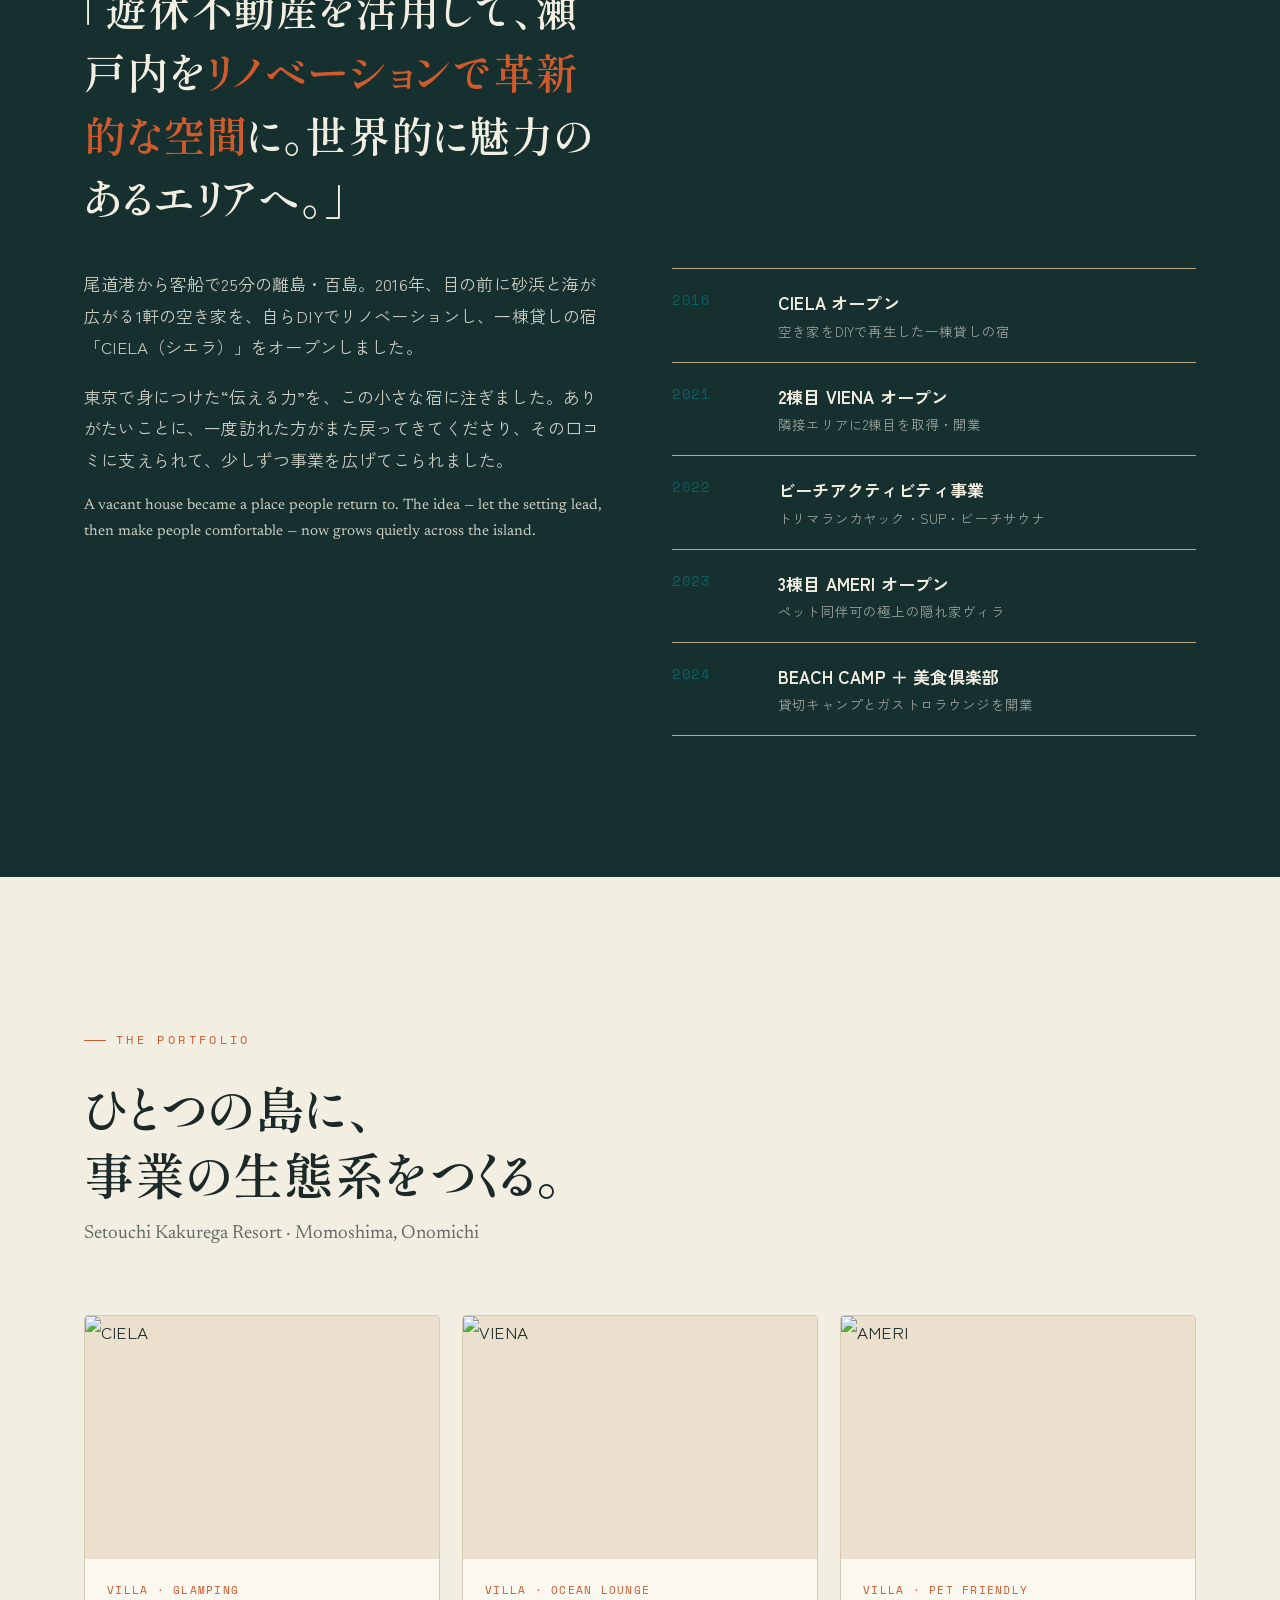
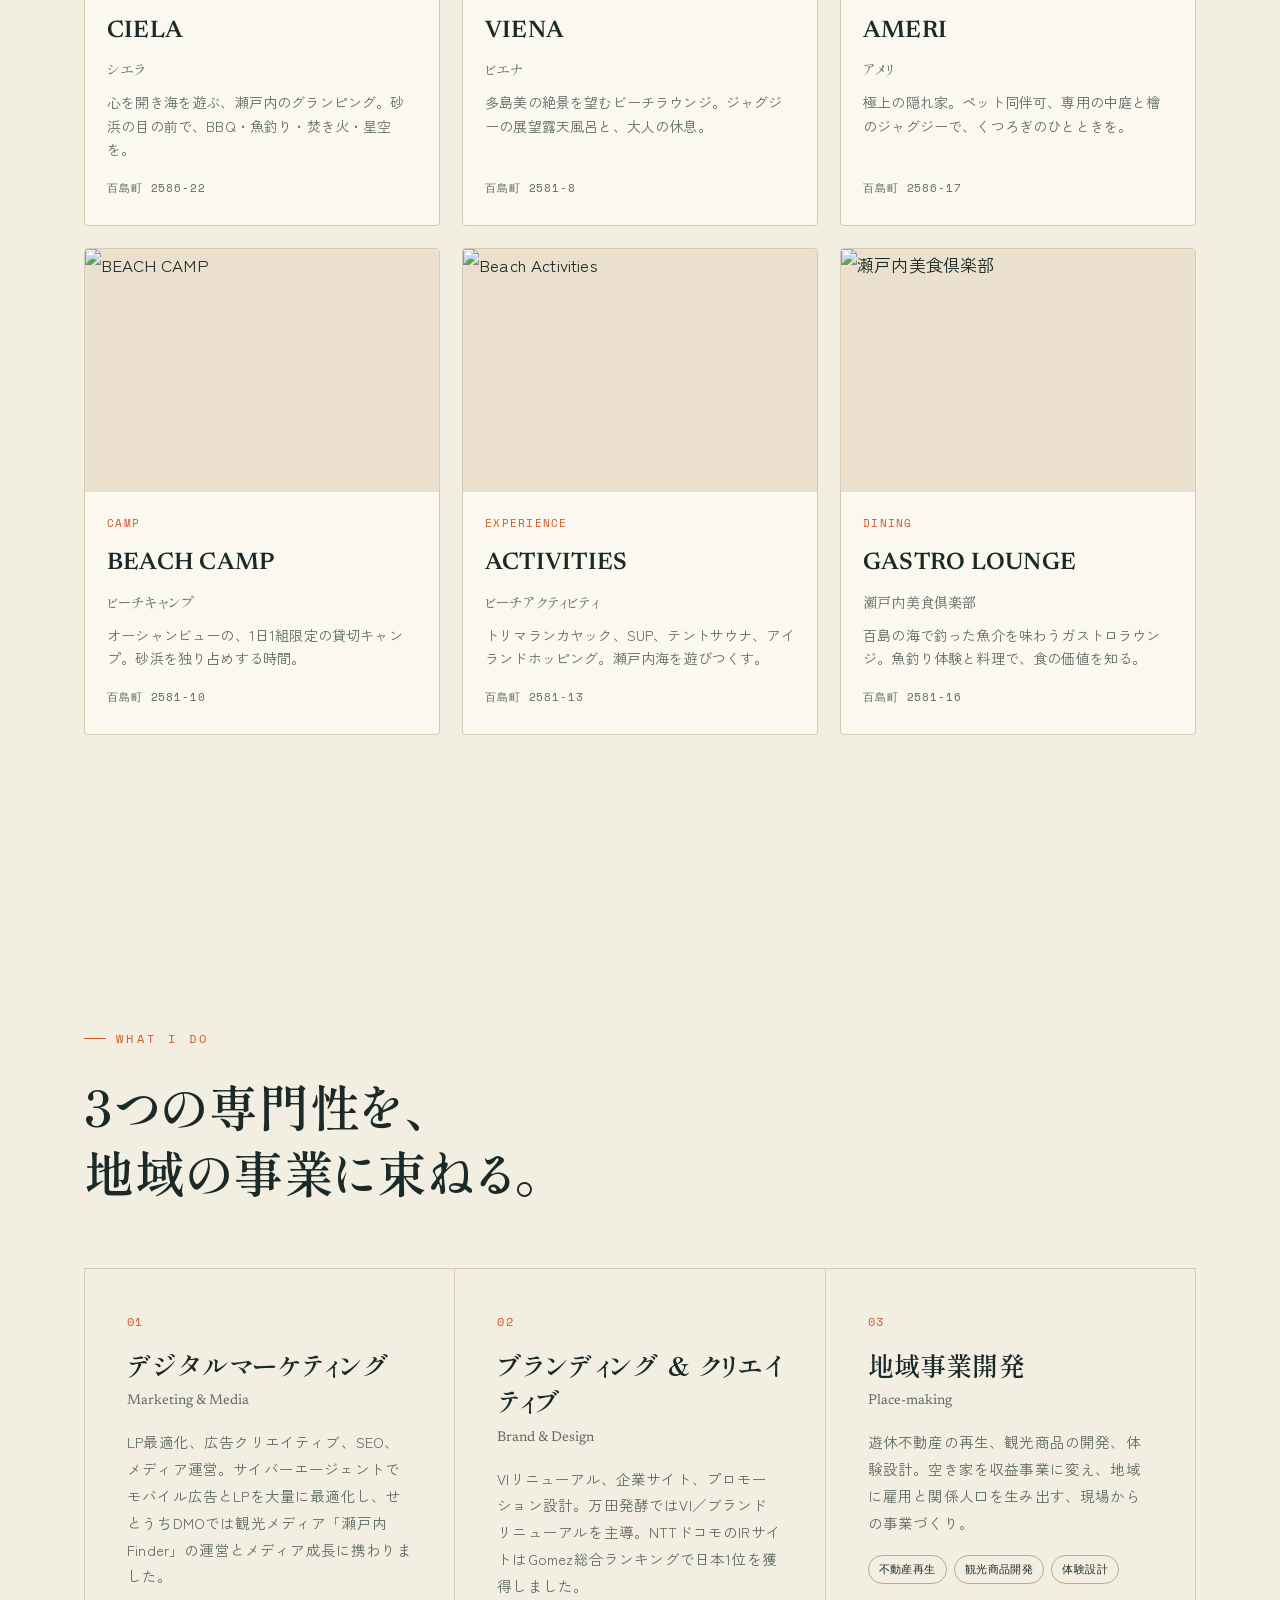
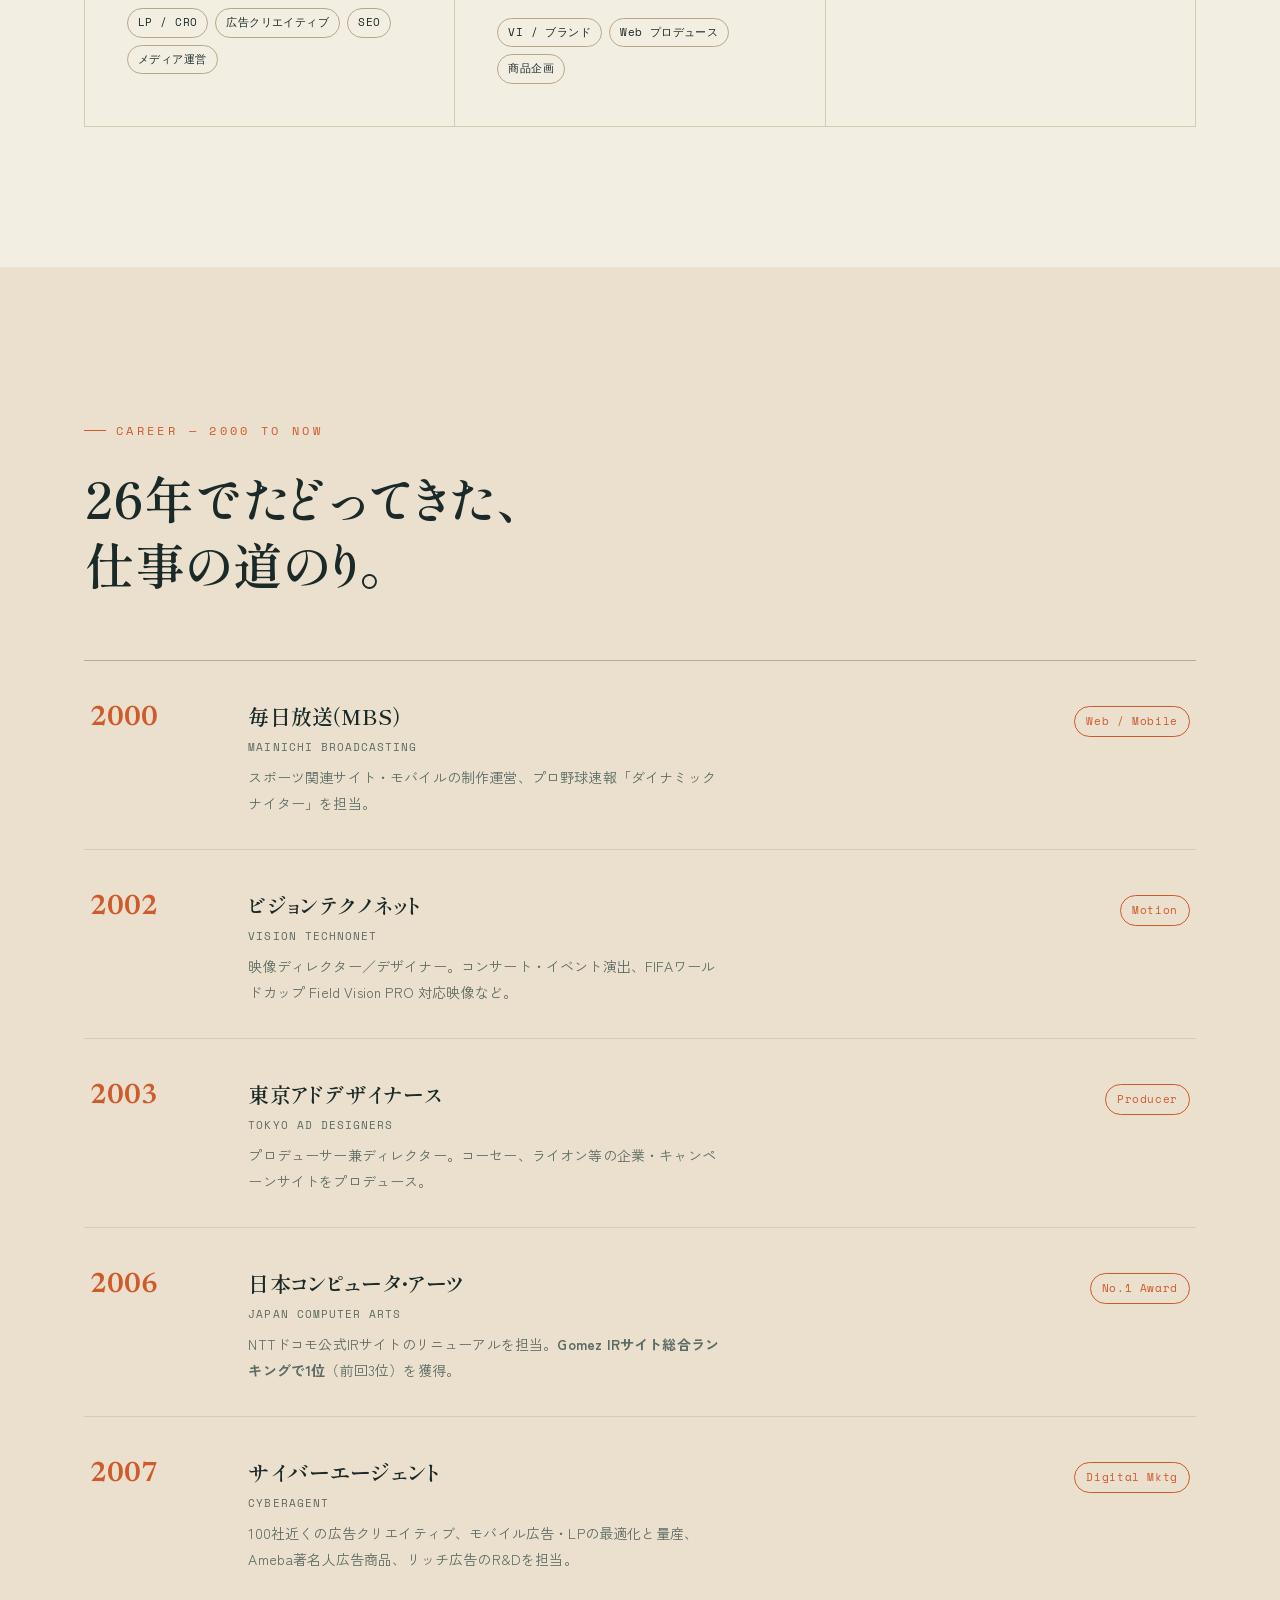
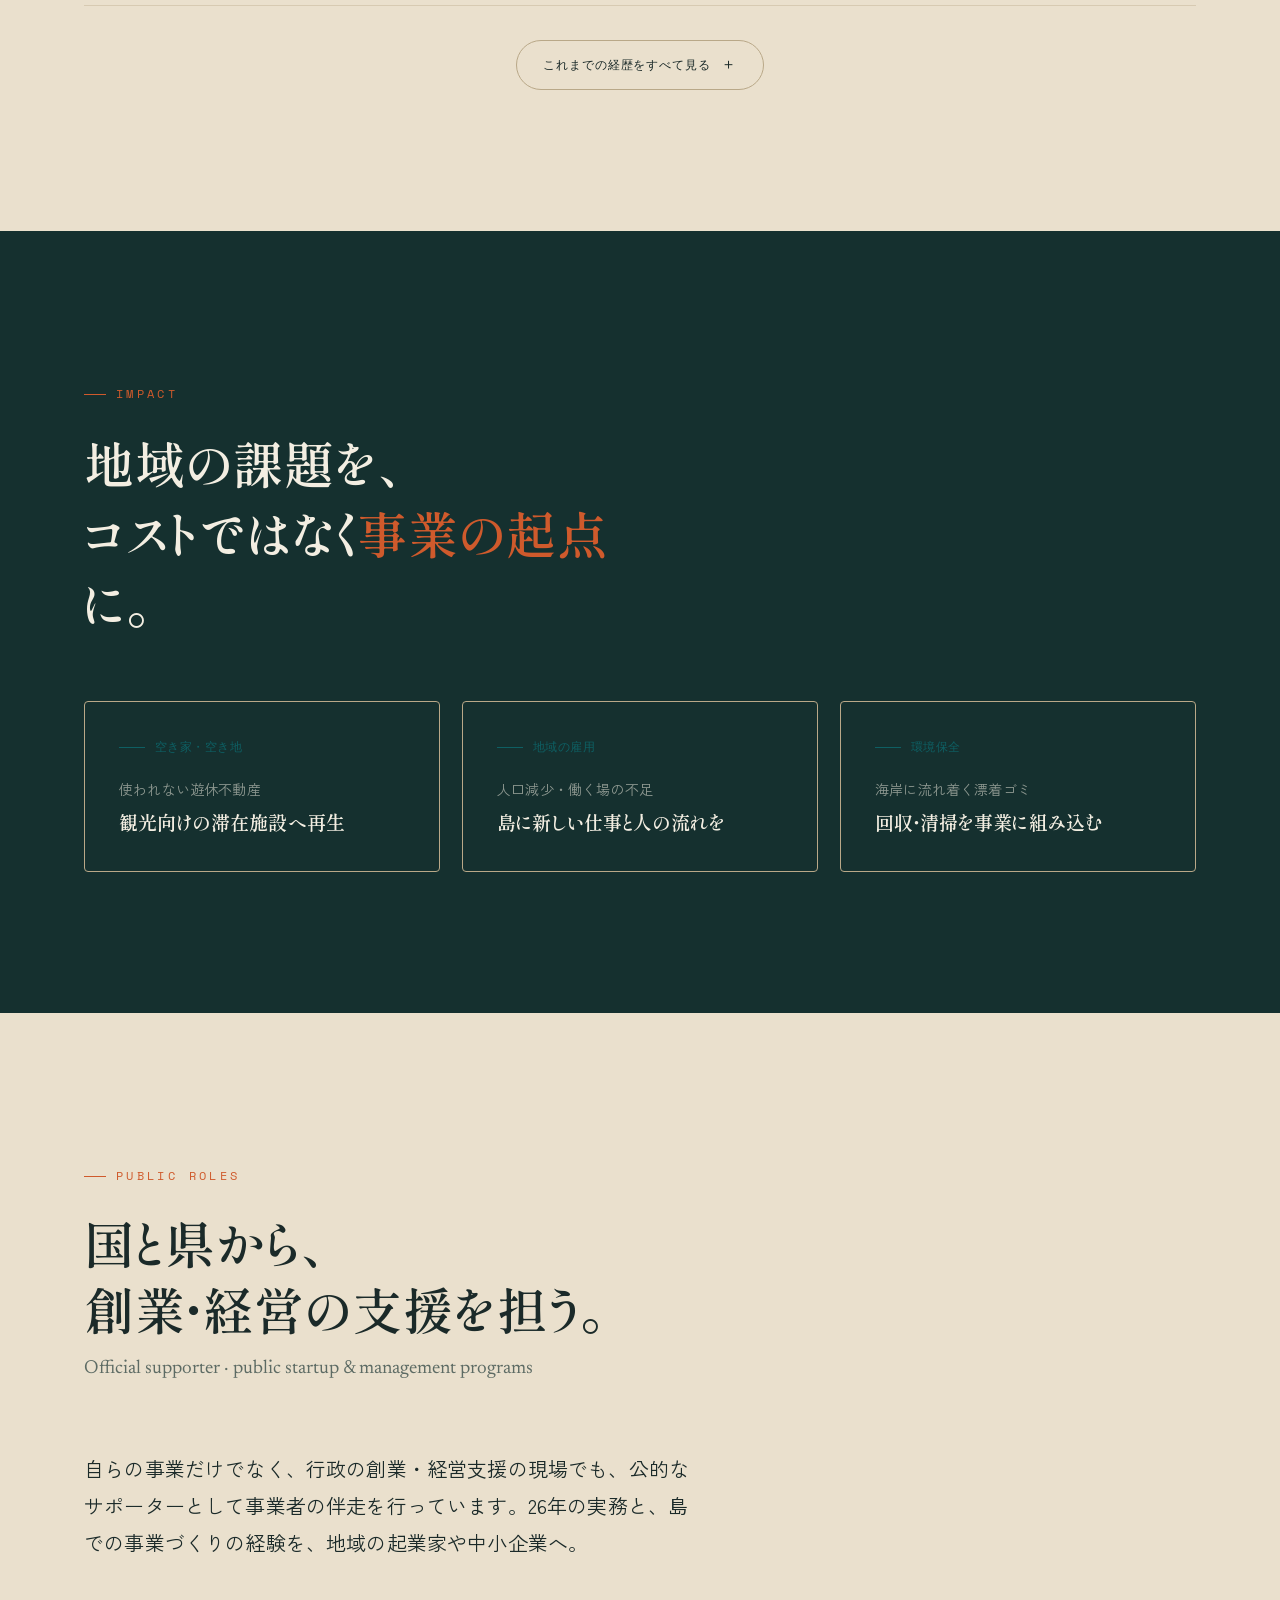
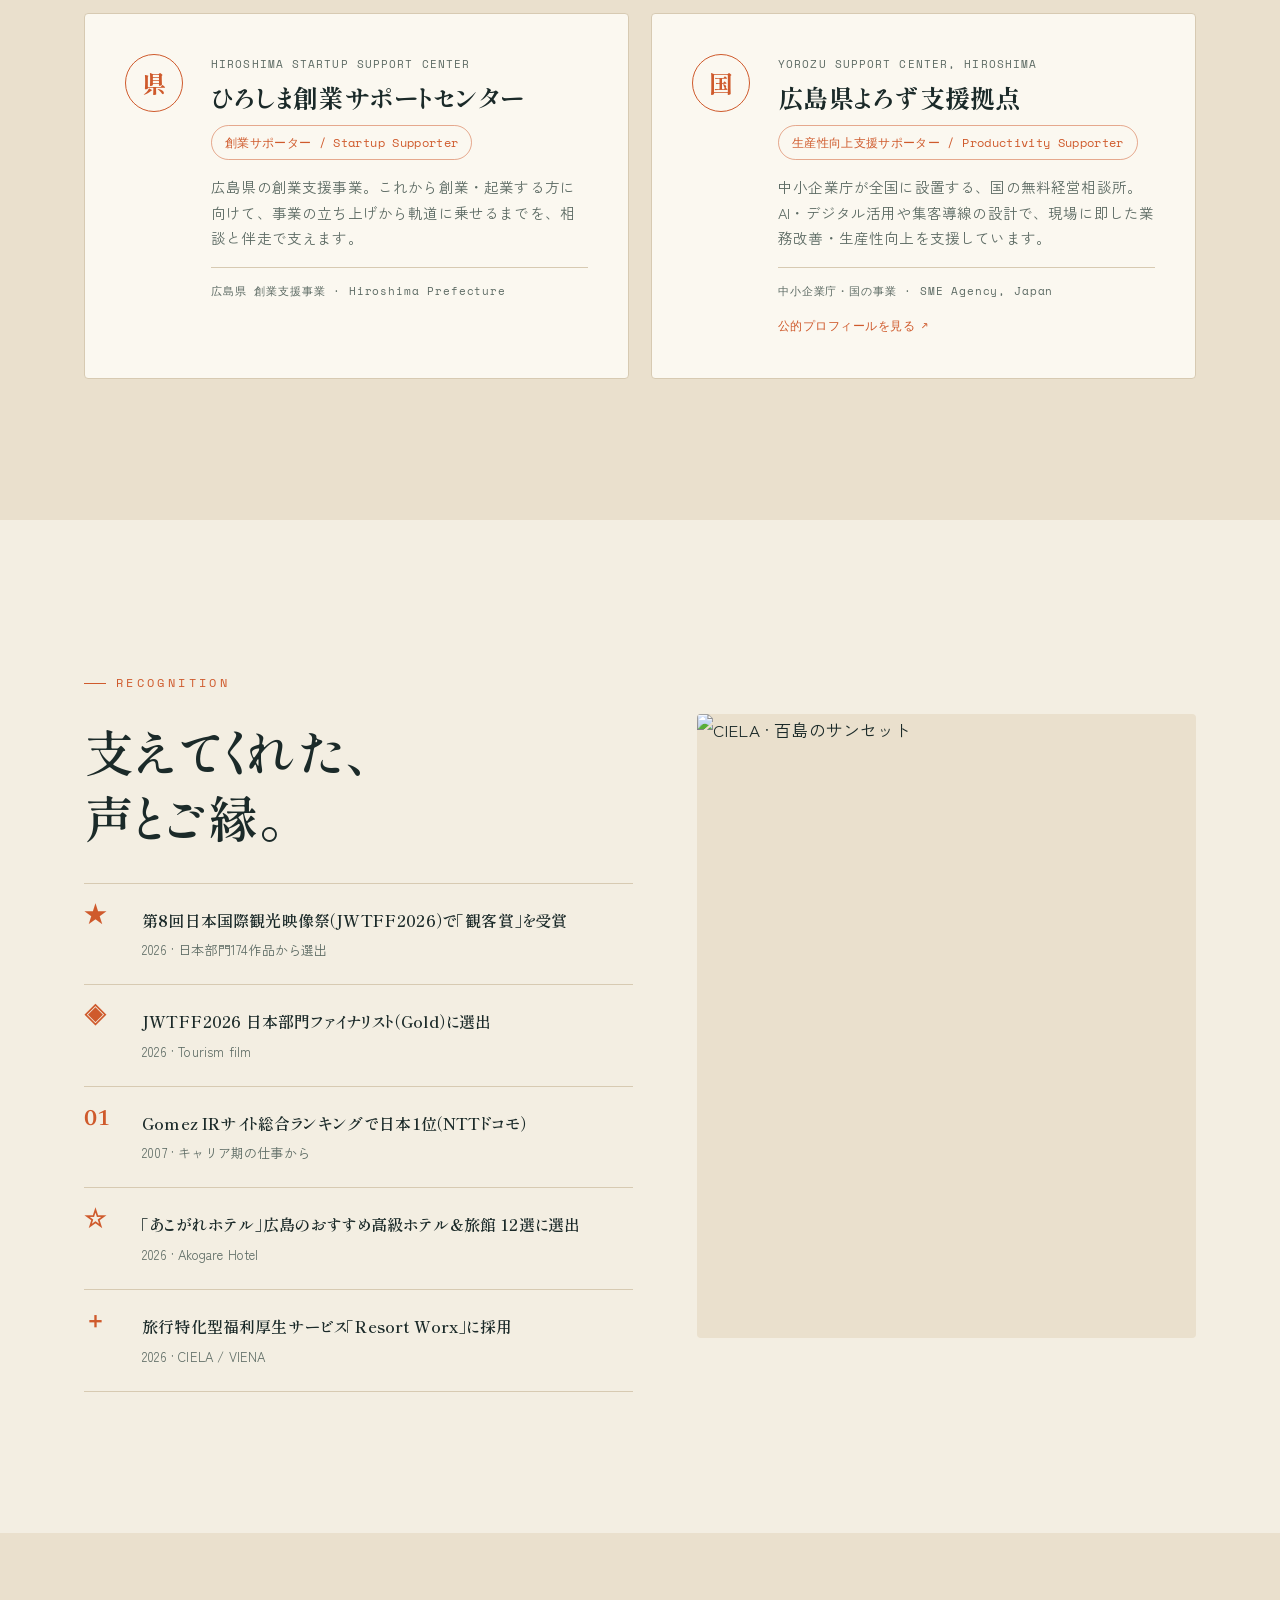
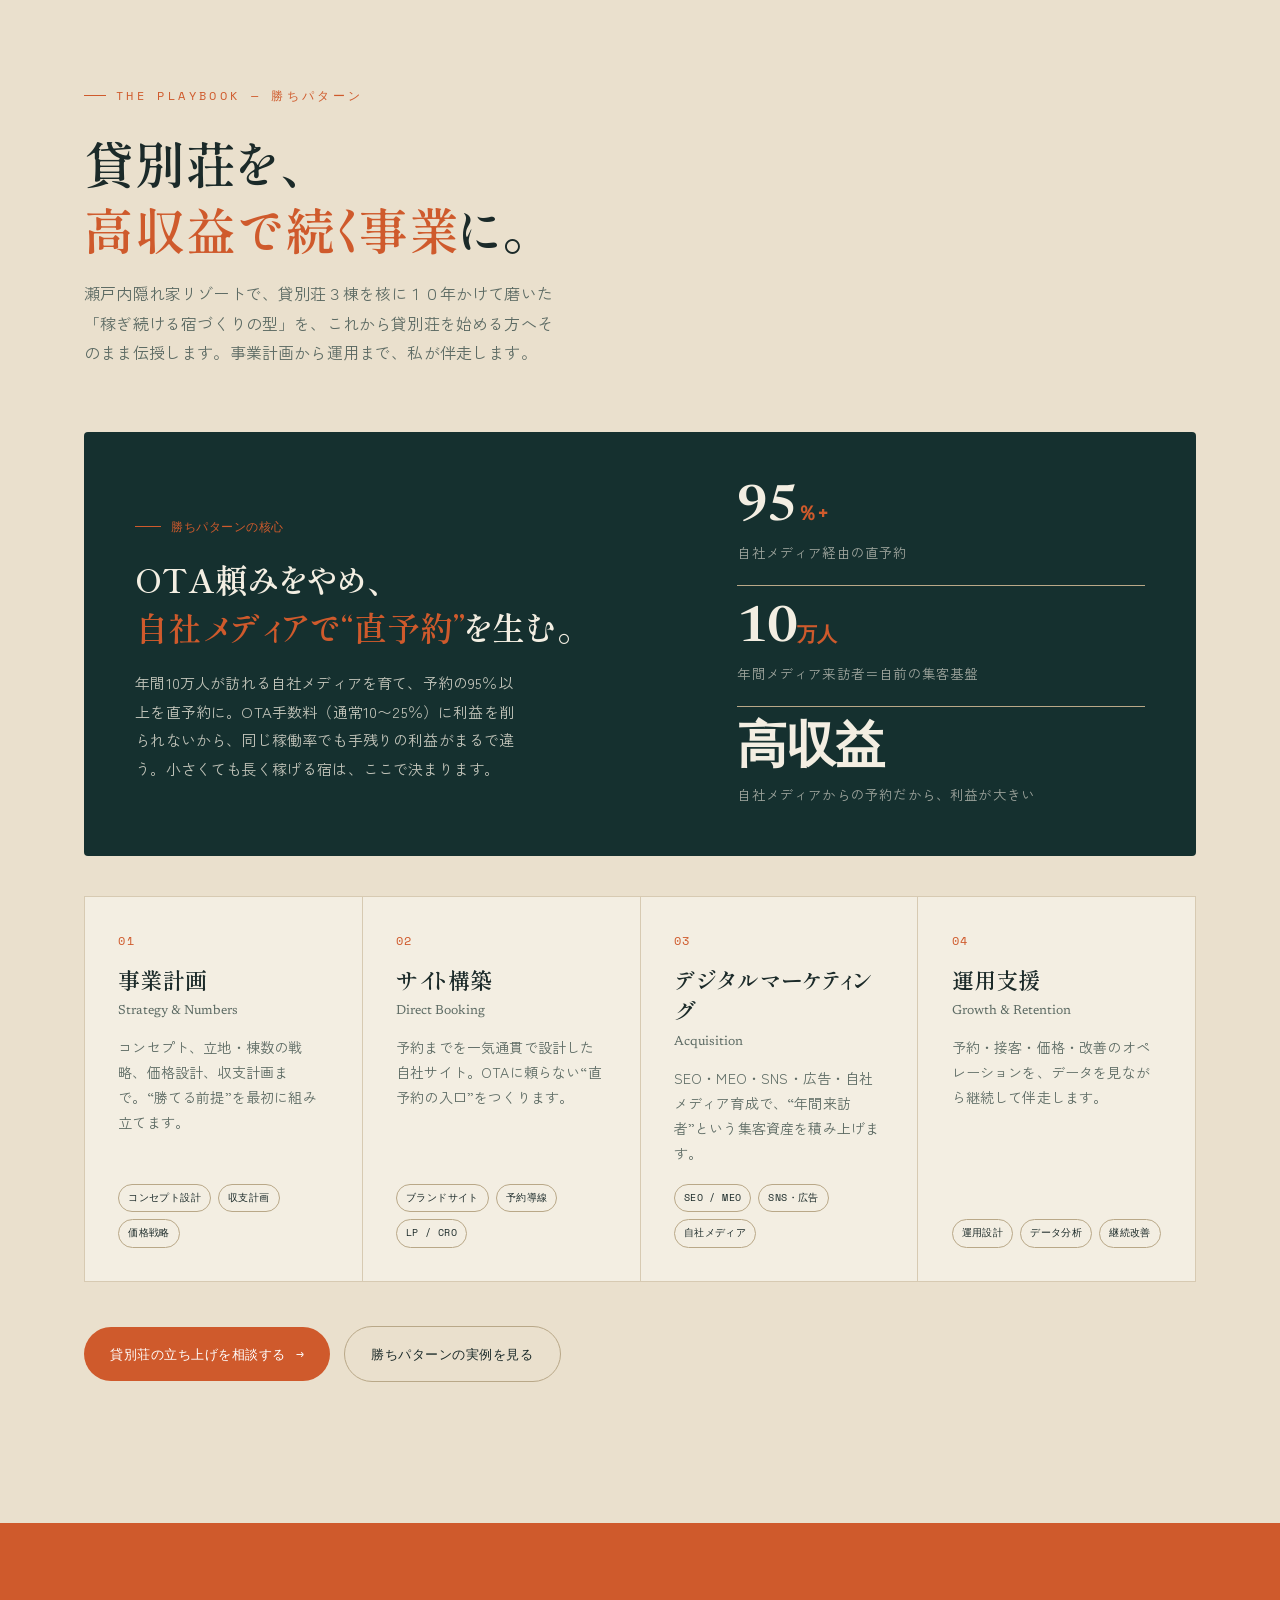
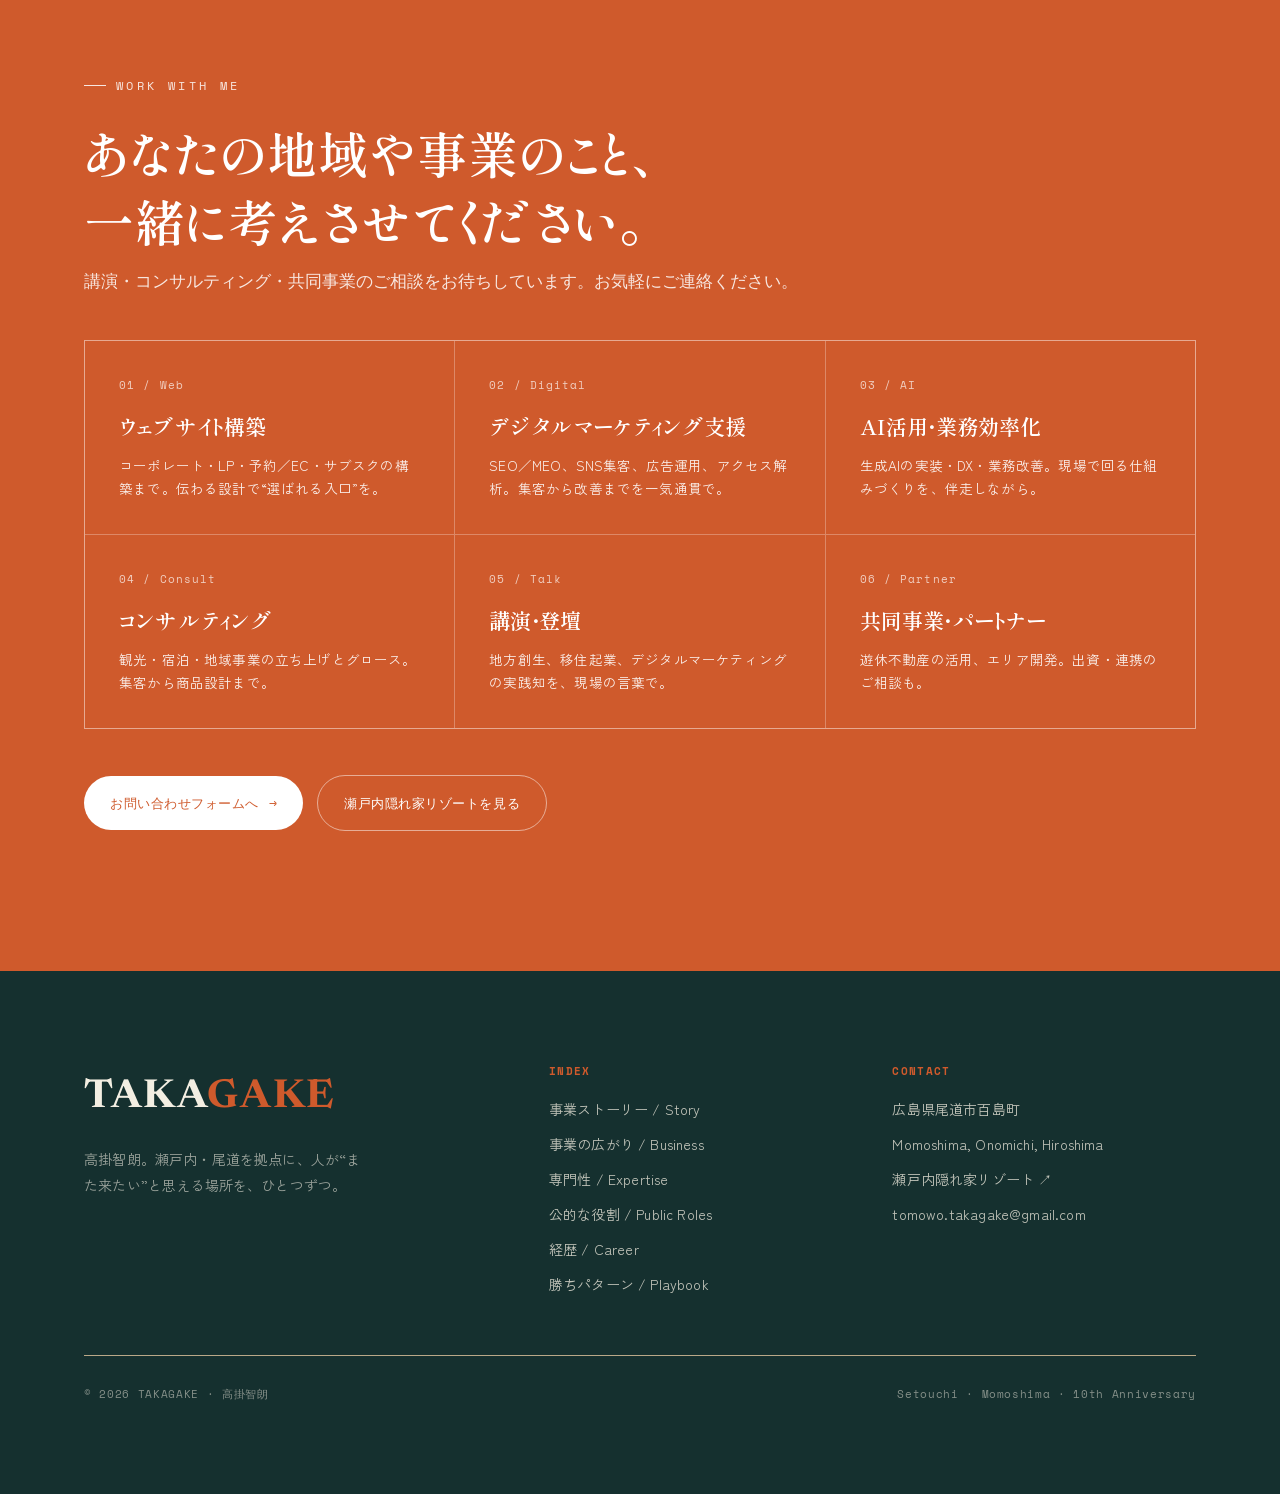
==== commit 8cf8fea9: "Add files via upload" ====
--- a/index.html
+++ b/index.html
@@ -14,7 +14,7 @@
 
 <!-- ============ PRIMARY SEO ============ -->
 <title>高掛智朗（TAKAGAKE）｜瀬戸内・尾道のデジタルマーケティング & 地域事業プロデューサー</title>
-<meta name="description" content="高掛智朗（TAKAGAKE）｜瀬戸内・尾道を拠点に、30年のデジタルマーケティング（SEO・MEO・広告・ブランディング）と地域事業開発で、宿泊・観光・中小企業の「選ばれる理由」をつくるプロデューサー。Webサイト構築、デジタルマーケ支援、AI活用、コンサルティング、講演に対応。広島県よろず支援拠点 生産性向上支援サポーター。">
+<meta name="description" content="高掛智朗（TAKAGAKE）｜瀬戸内・尾道を拠点に、26年のデジタルマーケティング（SEO・MEO・広告・ブランディング）と地域事業開発で、宿泊・観光・中小企業の「選ばれる理由」をつくるプロデューサー。Webサイト構築、デジタルマーケ支援、AI活用、コンサルティング、講演に対応。広島県よろず支援拠点 生産性向上支援サポーター。">
 <meta name="keywords" content="高掛智朗,TAKAGAKE,瀬戸内,尾道,百島,デジタルマーケティング,SEO,MEO,LLMO,地方創生,ブランディング,Web制作,AI活用,コンサルティング,講演,瀬戸内隠れ家リゾート,よろず支援拠点">
 <meta name="author" content="高掛智朗 / Takagake Tomowo">
 <meta name="robots" content="index, follow, max-image-preview:large, max-snippet:-1, max-video-preview:-1">
@@ -34,7 +34,7 @@
 <meta property="og:locale" content="ja_JP">
 <meta property="og:locale:alternate" content="en_US">
 <meta property="og:title" content="高掛智朗（TAKAGAKE）｜瀬戸内・尾道のデジタルマーケティング & 地域事業プロデューサー">
-<meta property="og:description" content="30年のデジタルマーケティングと地域事業開発で、瀬戸内に「また来たくなる場所」と「選ばれる理由」をつくる。Web構築・デジタルマーケ・AI活用・コンサル・講演に対応。">
+<meta property="og:description" content="26年のデジタルマーケティングと地域事業開発で、瀬戸内に「また来たくなる場所」と「選ばれる理由」をつくる。Web構築・デジタルマーケ・AI活用・コンサル・講演に対応。">
 <meta property="og:url" content="https://takagake.github.io/tomowo/">
 <meta property="og:image" content="https://takagake.github.io/tomowo/images/og-tomowo.jpg">
 <meta property="og:image:width" content="1200">
@@ -46,7 +46,7 @@
 <!-- ============ TWITTER ============ -->
 <meta name="twitter:card" content="summary_large_image">
 <meta name="twitter:title" content="高掛智朗（TAKAGAKE）｜瀬戸内・尾道のデジタルマーケ & 地域事業プロデューサー">
-<meta name="twitter:description" content="30年のデジタルマーケティングと地域事業開発で、瀬戸内に「選ばれる理由」をつくる。Web構築・デジタルマーケ・AI活用・コンサル・講演に対応。">
+<meta name="twitter:description" content="26年のデジタルマーケティングと地域事業開発で、瀬戸内に「選ばれる理由」をつくる。Web構築・デジタルマーケ・AI活用・コンサル・講演に対応。">
 <meta name="twitter:image" content="https://takagake.github.io/tomowo/images/og-tomowo.jpg">
 
 <link rel="preconnect" href="https://fonts.googleapis.com">
@@ -86,7 +86,7 @@
       "givenName": "智朗",
       "familyName": "高掛",
       "jobTitle": "地域事業プロデューサー / デジタルマーケター",
-      "description": "瀬戸内・尾道を拠点に活動するデジタルマーケター兼地域事業プロデューサー。東京の広告・IT業界で30年（毎日放送、サイバーエージェント、万田発酵、せとうちDMO等）デジタルマーケティング・ブランディングに携わったのち、結婚を機に広島・尾道へ移住。尾道の離島・百島の空き家を改修して「瀬戸内隠れ家リゾート（CIELA / VIENA / AMERI 等6棟）」を立ち上げ、宿泊・体験・食を展開。現在は広島県よろず支援拠点の生産性向上支援サポーター、ひろしま創業サポートセンターの創業サポーターとして、Webサイト構築・デジタルマーケティング・AI活用・コンサルティング・講演を提供する。",
+      "description": "瀬戸内・尾道を拠点に活動するデジタルマーケター兼地域事業プロデューサー。東京の広告・IT業界で26年（毎日放送、サイバーエージェント、万田発酵、せとうちDMO等）デジタルマーケティング・ブランディングに携わったのち、結婚を機に広島・尾道へ移住。尾道の離島・百島の空き家を改修して「瀬戸内隠れ家リゾート（CIELA / VIENA / AMERI 等6棟）」を立ち上げ、宿泊・体験・食を展開。現在は広島県よろず支援拠点の生産性向上支援サポーター、ひろしま創業サポートセンターの創業サポーターとして、Webサイト構築・デジタルマーケティング・AI活用・コンサルティング・講演を提供する。",
       "url": "https://takagake.github.io/tomowo/",
       "email": "mailto:tomowo.takagake@gmail.com",
       "image": "https://setouchikakuregaresorts.jp/ciela/wp-content/uploads/sites/2/2023/02/rotation_stay_02-1.jpeg",
@@ -284,8 +284,8 @@
     <div class="reveal d1" style="display:grid;grid-template-columns:1.3fr .9fr;gap:clamp(28px,5vw,70px);align-items:start;">
       <div>
         <p class="lead" style="margin-bottom:22px;">
-          <span class="l-jp">広告・IT業界で30年。東京ではテレビ局からネット企業まで、さまざまなブランドの広告やデジタル事業に携わり、その後、広島・尾道に移り住みました。はじまりは、尾道の離島「百島」にあった1軒の空き家を自分の手で改修すること。そこから少しずつ、宿・海の体験・食を、島の暮らしに寄り添う形で育ててきました。</span>
-          <span class="l-en">30 years in the advertising and IT industry. In Tokyo, I worked on advertising and digital ventures for many brands — from broadcasting to internet companies — before moving to Onomichi in Hiroshima. It began with renovating a single empty house — on Momoshima, an island off Onomichi — with my own hands. From there, little by little, I've grown lodging, sea experiences and food, in step with island life.</span>
+          <span class="l-jp">広告・IT業界で26年。東京ではテレビ局からネット企業まで、さまざまなブランドの広告やデジタル事業に携わり、その後、広島・尾道に移り住みました。はじまりは、尾道の離島「百島」にあった1軒の空き家を自分の手で改修すること。そこから少しずつ、宿・海の体験・食を、島の暮らしに寄り添う形で育ててきました。</span>
+          <span class="l-en">26 years in the advertising and IT industry. In Tokyo, I worked on advertising and digital ventures for many brands — from broadcasting to internet companies — before moving to Onomichi in Hiroshima. It began with renovating a single empty house — on Momoshima, an island off Onomichi — with my own hands. From there, little by little, I've grown lodging, sea experiences and food, in step with island life.</span>
         </p>
         <p class="muted" style="max-width:60ch;">
           <span class="l-jp">つくりたいのは、立派な建物ではありません。訪れた人がほっとして、また会いたくなる——そんな時間と場所です。マーケティングとデジタルの現場で学んだ“伝わる工夫”を、リアルな場所づくりに少しずつ生かしています。</span>
@@ -325,7 +325,7 @@
       </h2>
     </div>
     <div class="stats-grid reveal d1">
-      <div class="stat"><div class="num">30<span class="u">年</span></div><div class="lab"><span class="l-jp">キャリア</span><span class="l-en">years of career</span></div><div class="lab-en">Career</div></div>
+      <div class="stat"><div class="num">26<span class="u">年</span></div><div class="lab"><span class="l-jp">キャリア</span><span class="l-en">years of career</span></div><div class="lab-en">Career</div></div>
       <div class="stat"><div class="num">100<span class="u">社近く</span></div><div class="lab"><span class="l-jp">手がけた広告・マーケ</span><span class="l-en">brands marketed</span></div><div class="lab-en">Projects</div></div>
       <div class="stat"><div class="num">1<span class="u">位</span></div><div class="lab"><span class="l-jp">Gomez IRサイト総合ランキング 日本1位</span><span class="l-en">Gomez IR site ranking · No.1 in Japan</span></div><div class="lab-en">No.1 Award</div></div>
       <div class="stat"><div class="num"><span class="l-jp">10<span class="u">万人</span></span><span class="l-en">100K+</span></div><div class="lab"><span class="l-jp">自社メディア 年間来訪者</span><span class="l-en">media visitors / year</span></div><div class="lab-en">Media Reach</div></div>
@@ -495,8 +495,8 @@
     <div class="section-head reveal">
       <div class="kicker">Career — 2000 to now</div>
       <h2 class="h-jp">
-        <span class="l-jp">30年でたどってきた、<br>仕事の道のり。</span>
-        <span class="l-en">The road of work,<br>over 30 years.</span>
+        <span class="l-jp">26年でたどってきた、<br>仕事の道のり。</span>
+        <span class="l-en">The road of work,<br>over 26 years.</span>
       </h2>
     </div>
     <div class="tl reveal d1">
@@ -565,6 +565,13 @@
         <div class="tl-main"><div class="co">観光映像・受賞</div><div class="co-en">Tourism film & awards</div><div class="desc"><span class="l-jp">制作した観光映像が<b>第8回日本国際観光映像祭（JWTFF2026）観客賞</b>・日本部門ファイナリスト（Gold）に。「あこがれホテル」広島の高級宿12選にも選出。</span><span class="l-en">Our tourism film won the <b>Audience Award at JWTFF 2026</b> and Japan-section Finalist (Gold); also selected among Hiroshima's 12 best luxury stays.</span></div></div>
         <div class="tl-flag">Award</div>
       </div>
+    </div>
+    <div class="tl-more reveal">
+      <button class="tl-toggle" type="button" aria-expanded="false" data-tl-toggle>
+        <span class="l-jp"><span class="tl-more-label">これまでの経歴をすべて見る</span><span class="tl-less-label">経歴を閉じる</span></span>
+        <span class="l-en"><span class="tl-more-label">See the full career history</span><span class="tl-less-label">Collapse</span></span>
+        <span class="tl-ico" aria-hidden="true">＋</span>
+      </button>
     </div>
   </div>
 </section>
@@ -611,8 +618,8 @@
       <p class="sub-en">Official supporter · public startup &amp; management programs</p>
     </div>
     <p class="lead reveal d1" style="margin-bottom:clamp(32px,5vw,52px);">
-      <span class="l-jp">自らの事業だけでなく、行政の創業・経営支援の現場でも、公的なサポーターとして事業者の伴走を行っています。30年の実務と、島での事業づくりの経験を、地域の起業家や中小企業へ。</span>
-      <span class="l-en">Beyond my own business, I serve as an official supporter in public programs for founders and small businesses — bringing 30 years of practice, and the experience of building a business on an island, to local entrepreneurs.</span>
+      <span class="l-jp">自らの事業だけでなく、行政の創業・経営支援の現場でも、公的なサポーターとして事業者の伴走を行っています。26年の実務と、島での事業づくりの経験を、地域の起業家や中小企業へ。</span>
+      <span class="l-en">Beyond my own business, I serve as an official supporter in public programs for founders and small businesses — bringing 26 years of practice, and the experience of building a business on an island, to local entrepreneurs.</span>
     </p>
     <div class="roles-grid">
       <article class="role-card reveal d1">
@@ -816,14 +823,6 @@
   </div>
 </footer>
 
-<script src="main.js?v=5"></script>
-
-<!-- ============ TWEAKS PANEL ============ -->
-<div id="tweaks-root"></div>
-<script src="https://unpkg.com/react@18.3.1/umd/react.development.js" integrity="sha384-hD6/rw4ppMLGNu3tX5cjIb+uRZ7UkRJ6BPkLpg4hAu/6onKUg4lLsHAs9EBPT82L" crossorigin="anonymous"></script>
-<script src="https://unpkg.com/react-dom@18.3.1/umd/react-dom.development.js" integrity="sha384-u6aeetuaXnQ38mYT8rp6sbXaQe3NL9t+IBXmnYxwkUI2Hw4bsp2Wvmx4yRQF1uAm" crossorigin="anonymous"></script>
-<script src="https://unpkg.com/@babel/standalone@7.29.0/babel.min.js" integrity="sha384-m08KidiNqLdpJqLq95G/LEi8Qvjl/xUYll3QILypMoQ65QorJ9Lvtp2RXYGBFj1y" crossorigin="anonymous"></script>
-<script type="text/babel" src="tweaks-panel.jsx"></script>
-<script type="text/babel" src="tweaks-app.jsx"></script>
+<script src="main.js?v=6"></script>
 </body>
 </html>
--- a/styles.css
+++ b/styles.css
@@ -262,15 +262,20 @@
 .nav-cta:hover .arr { transform: translateX(3px); }
 [data-theme="c"] .nav-cta { border-radius: 0; }
 
-@media (max-width: 880px) { .nav-links { display: none; } }
-@media (max-width: 600px) {
-  /* Keep the CTA visible on phones as a floating, thumb-reachable button */
+@media (max-width: 880px) {
+  .nav-links { display: none; }
+  /* Below the link-collapse width, move the CTA to a floating, thumb-reachable
+     button so the top bar (logo + lang toggle) never gets cramped */
   .nav-cta {
     position: fixed; right: 16px; bottom: 16px; z-index: 130;
     padding: 14px 22px; font-size: 12px;
     box-shadow: 0 10px 26px rgba(20,17,13,.30);
   }
   .nav-cta:hover { transform: translateY(-2px); }
+}
+@media (max-width: 420px) {
+  .brand .role { display: none; }
+  .brand .logo { font-size: 20px; }
 }
 
 /* ============================================================
@@ -522,6 +527,25 @@
   .tl-flag { grid-column: 2; justify-self: start; margin-top: 8px; }
 }
 
+/* Collapsible career timeline (progressive enhancement) */
+.tl-more { display: none; justify-content: center; margin-top: clamp(22px,3vw,34px); }
+.js .tl-more { display: flex; }
+.tl-toggle {
+  display: inline-flex; align-items: center; gap: 10px; cursor: pointer;
+  font-family: var(--f-mono); font-size: 12px; letter-spacing: .08em; text-transform: uppercase;
+  color: var(--ink); background: transparent; border: 1px solid var(--line-strong);
+  padding: 13px 26px; border-radius: 100px;
+  transition: background .25s, color .25s, border-color .25s;
+}
+.tl-toggle:hover { background: var(--ink); color: var(--bg); border-color: var(--ink); }
+[data-theme="c"] .tl-toggle { border-radius: 0; }
+.tl-toggle .tl-ico { font-family: var(--f-display); font-size: 15px; line-height: 1; transition: transform .3s var(--ease); }
+.tl-toggle[aria-expanded="true"] .tl-ico { transform: rotate(45deg); }
+.tl-toggle .tl-less-label { display: none; }
+.tl-toggle[aria-expanded="true"] .tl-more-label { display: none; }
+.tl-toggle[aria-expanded="true"] .tl-less-label { display: inline; }
+.js .tl.is-collapsed .tl-row:nth-child(n+6) { display: none; }
+
 /* ============================================================
    IMPACT
    ============================================================ */
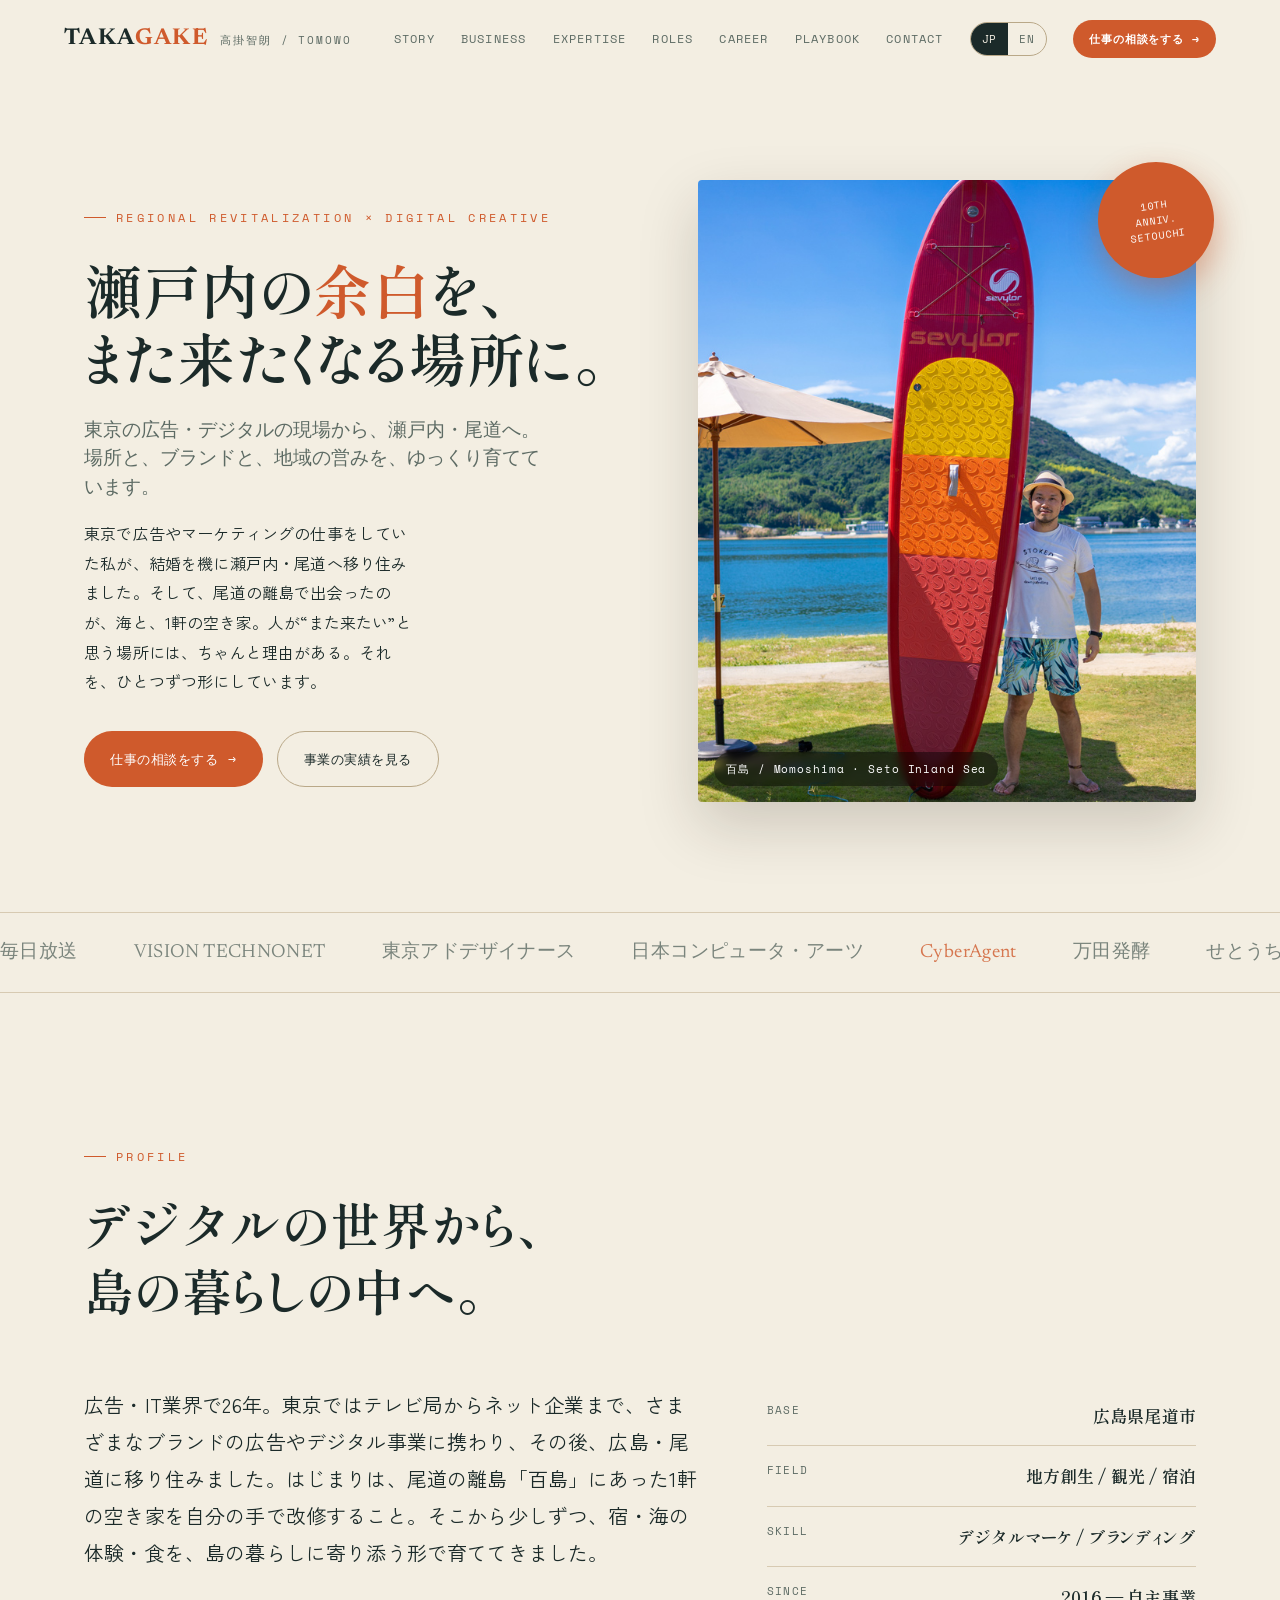
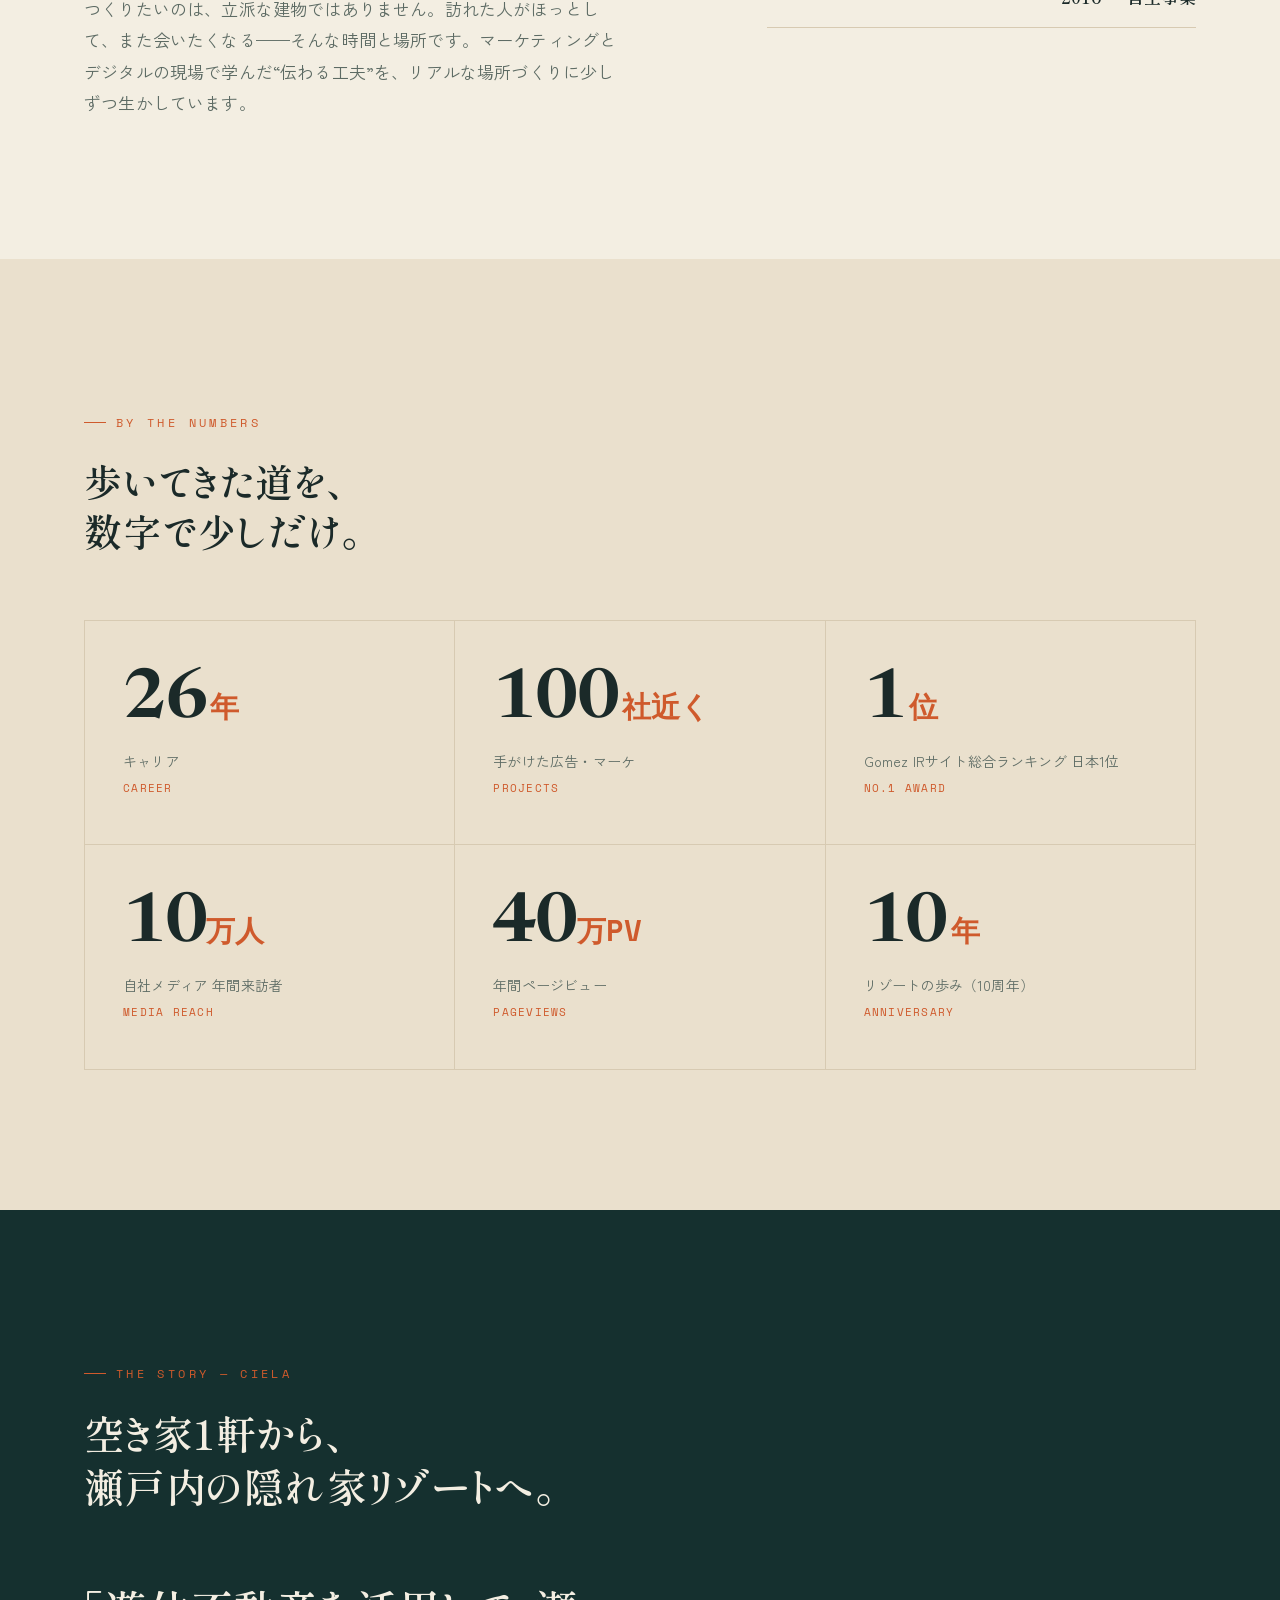
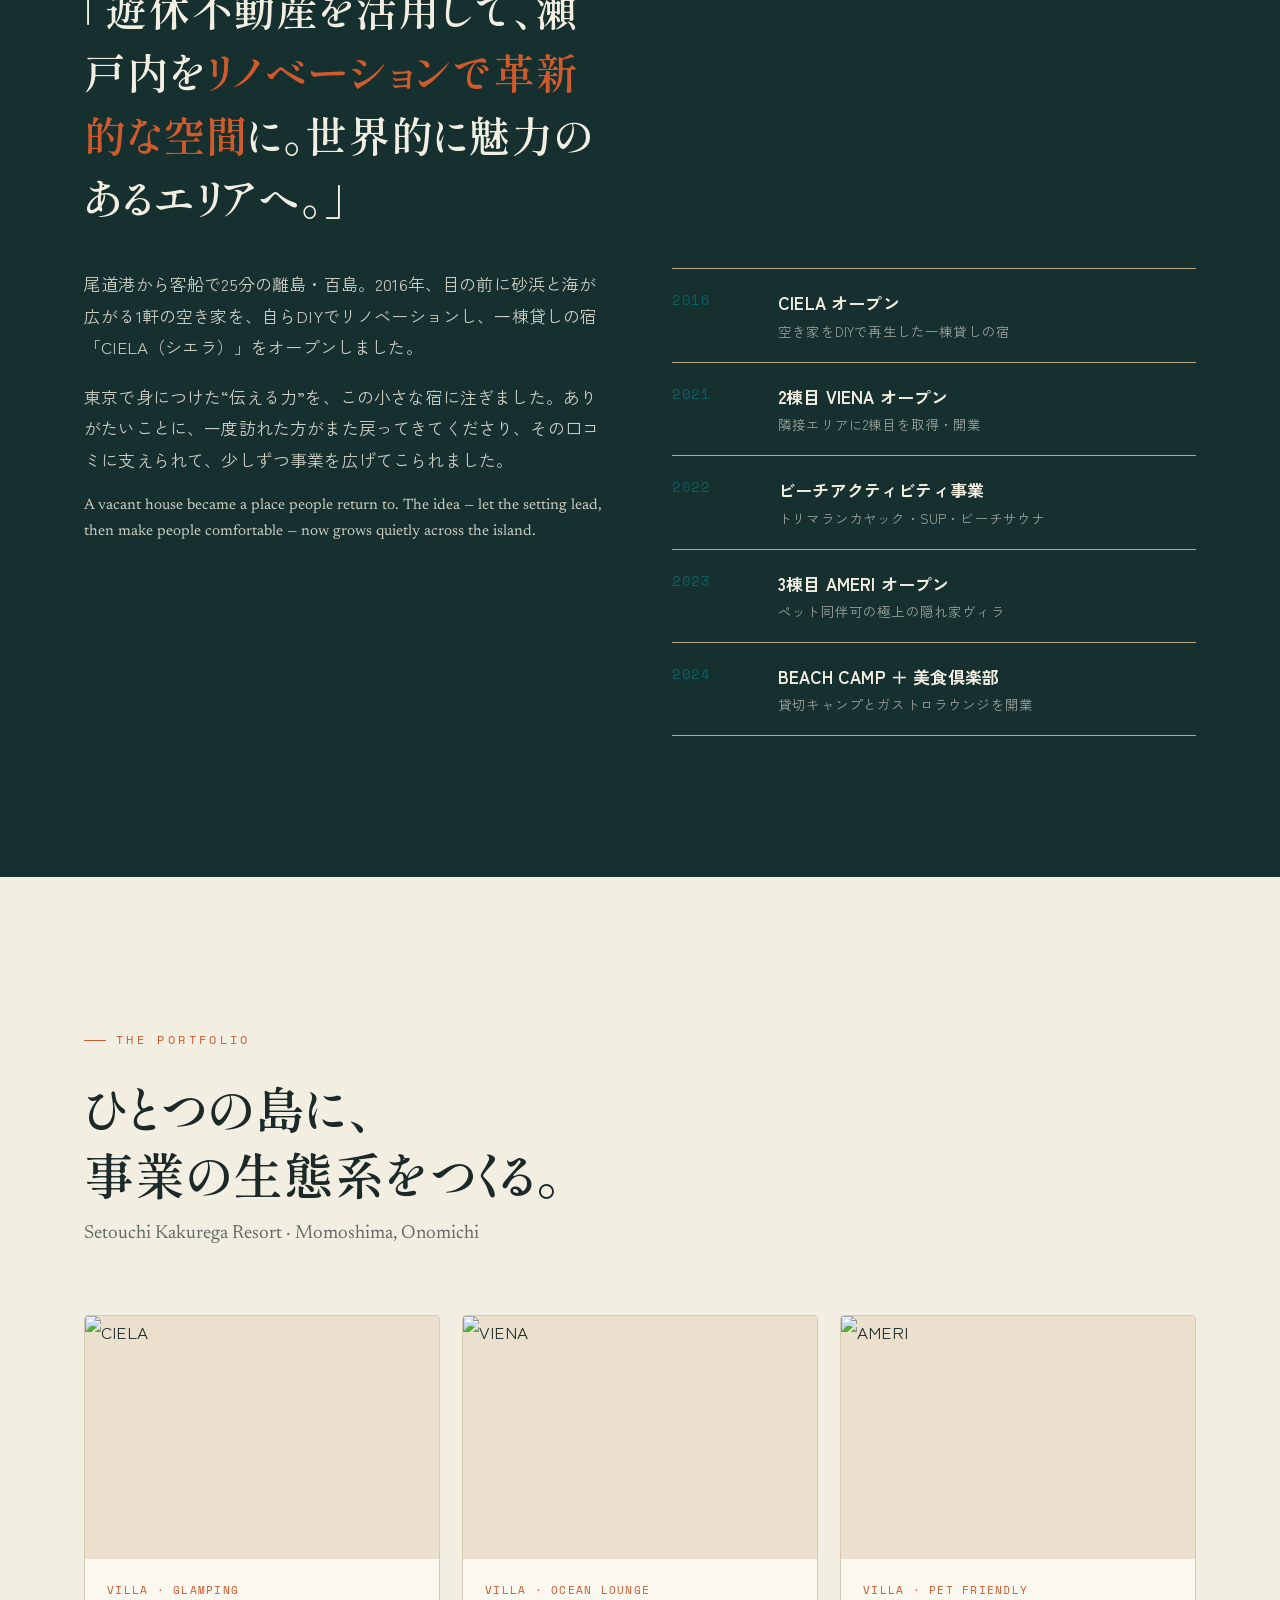
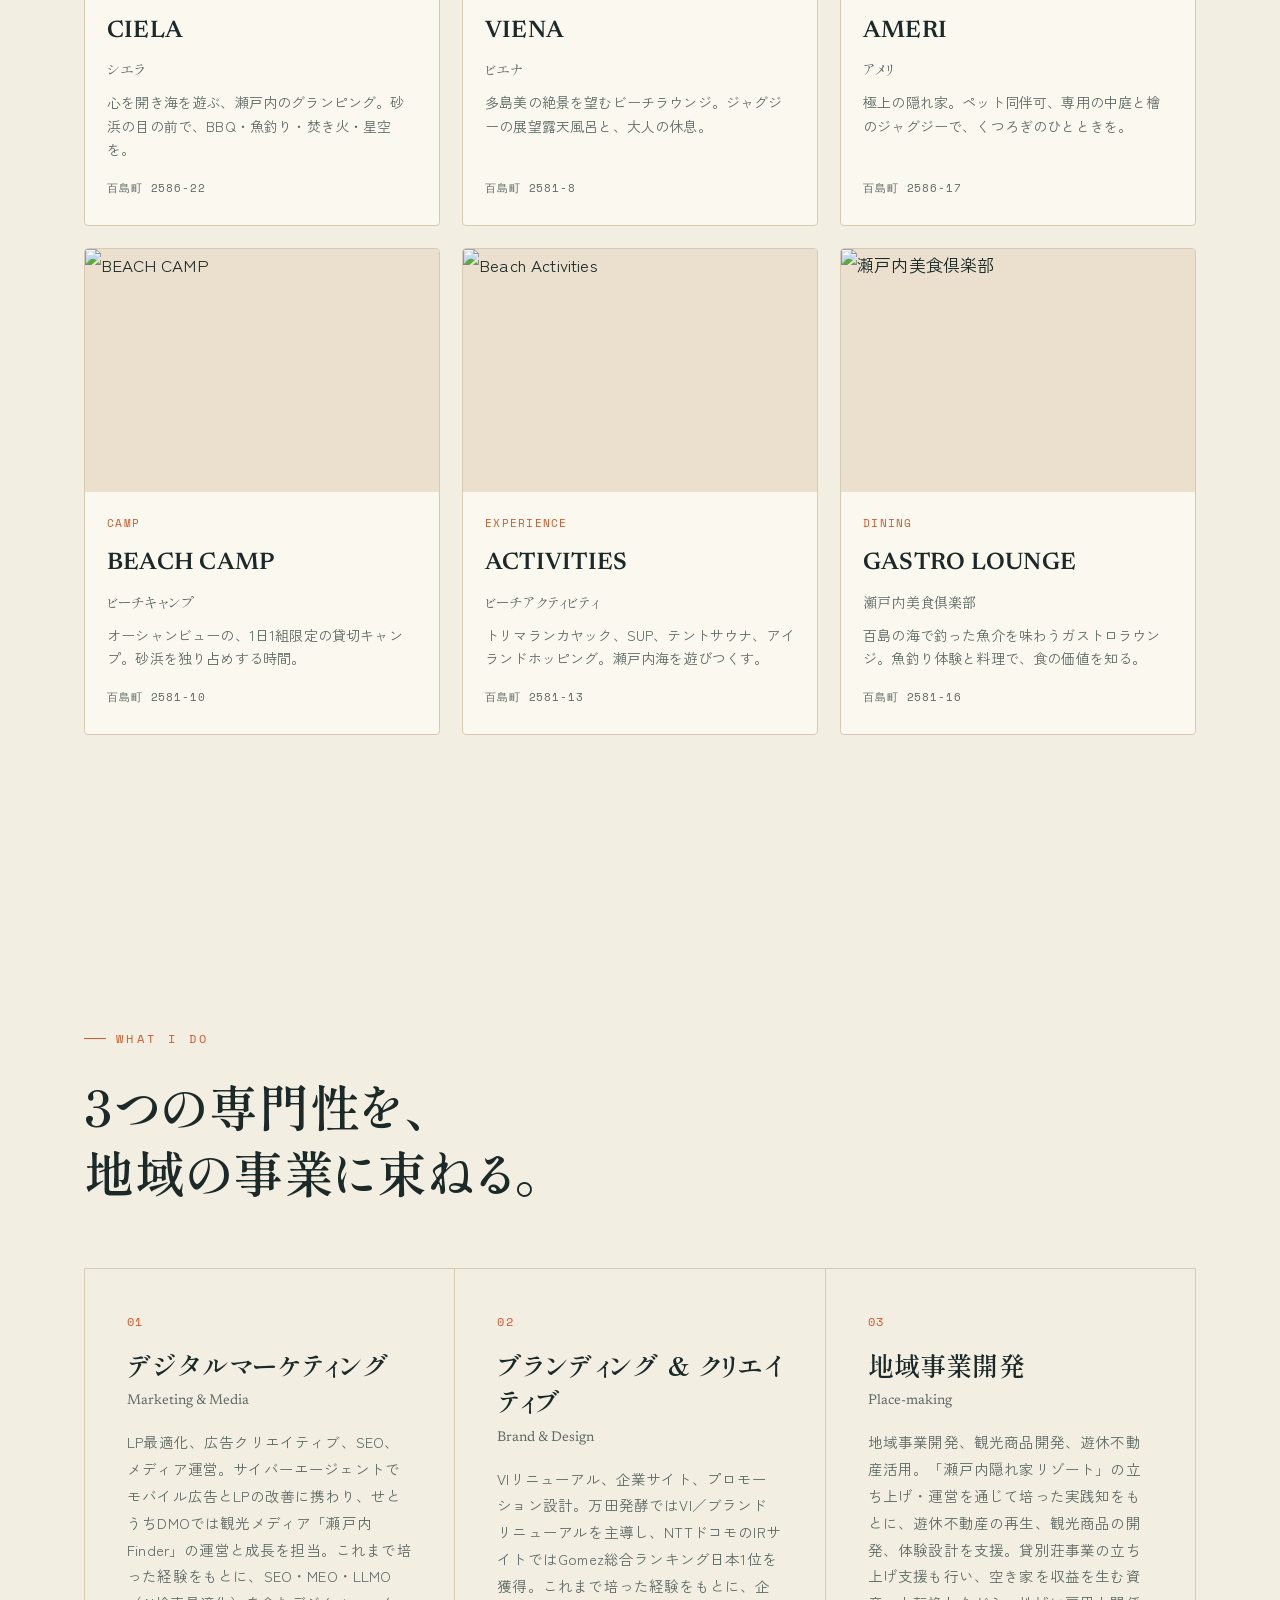
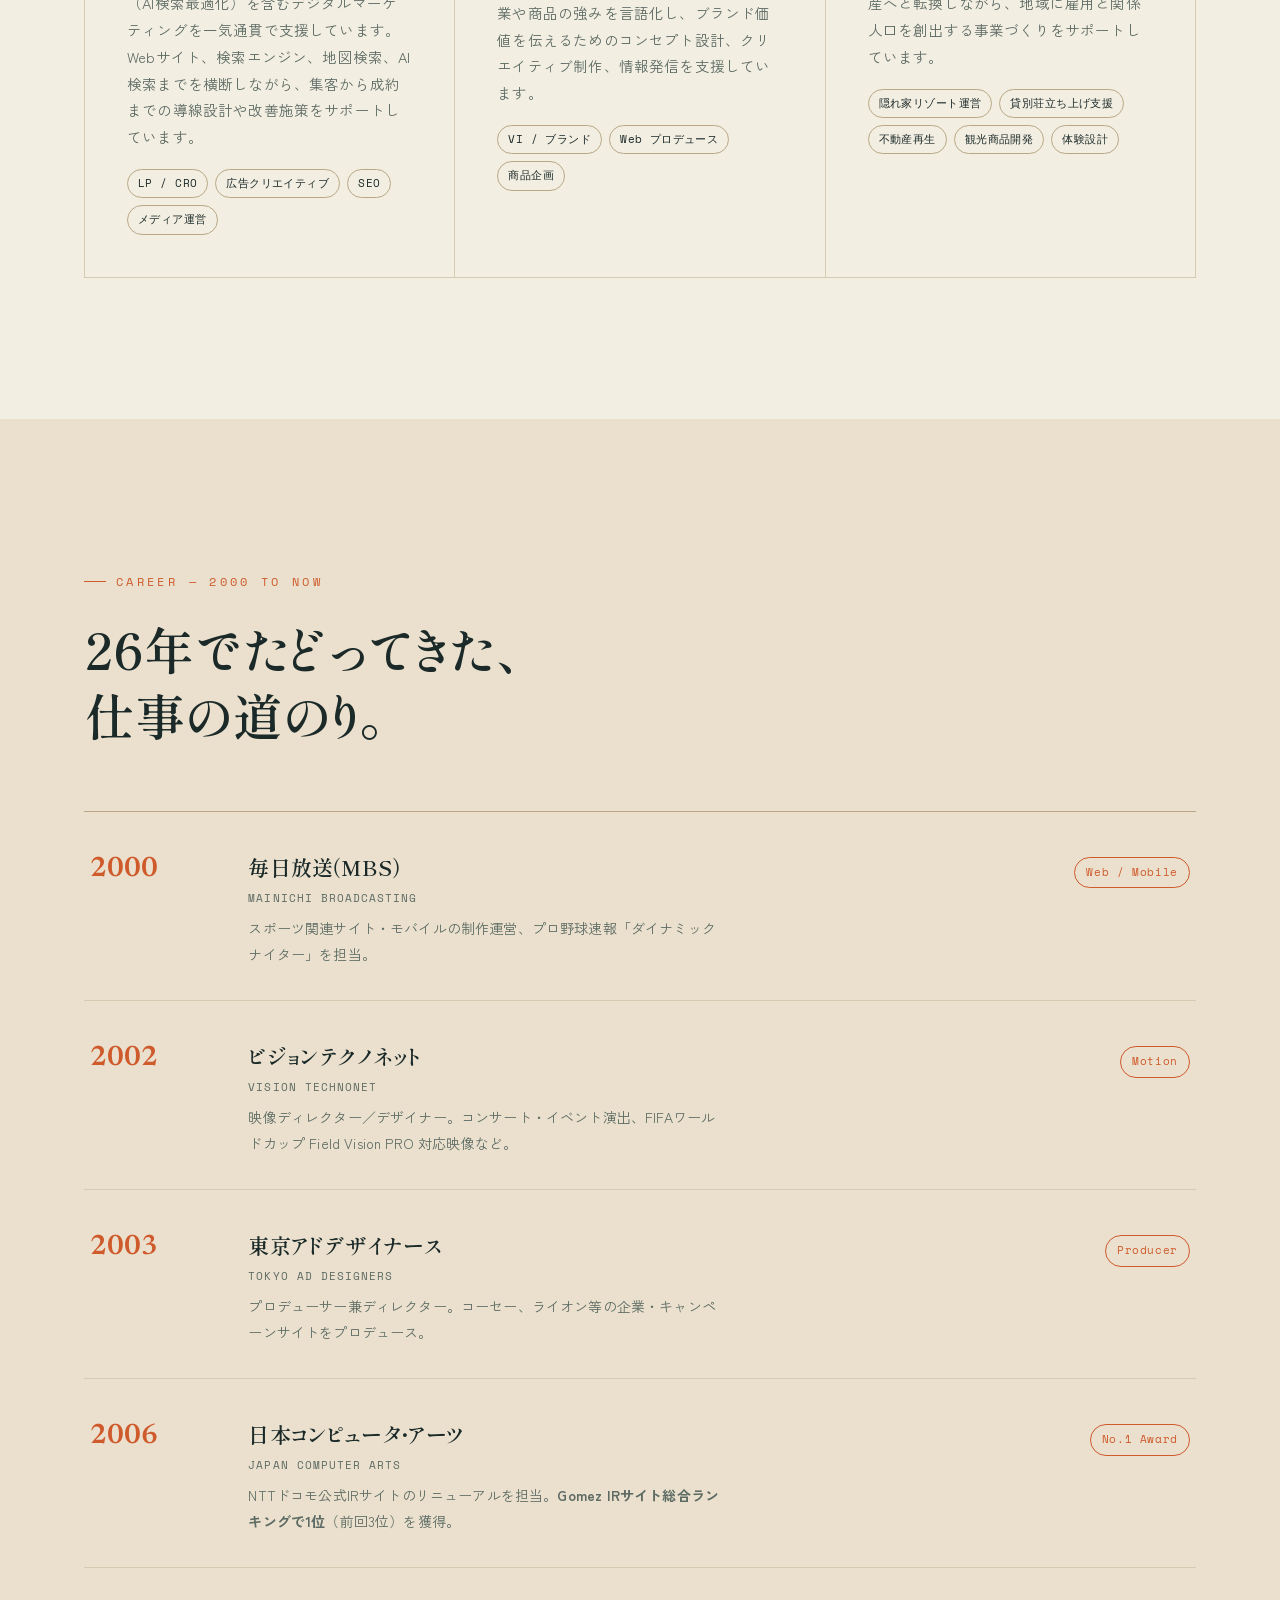
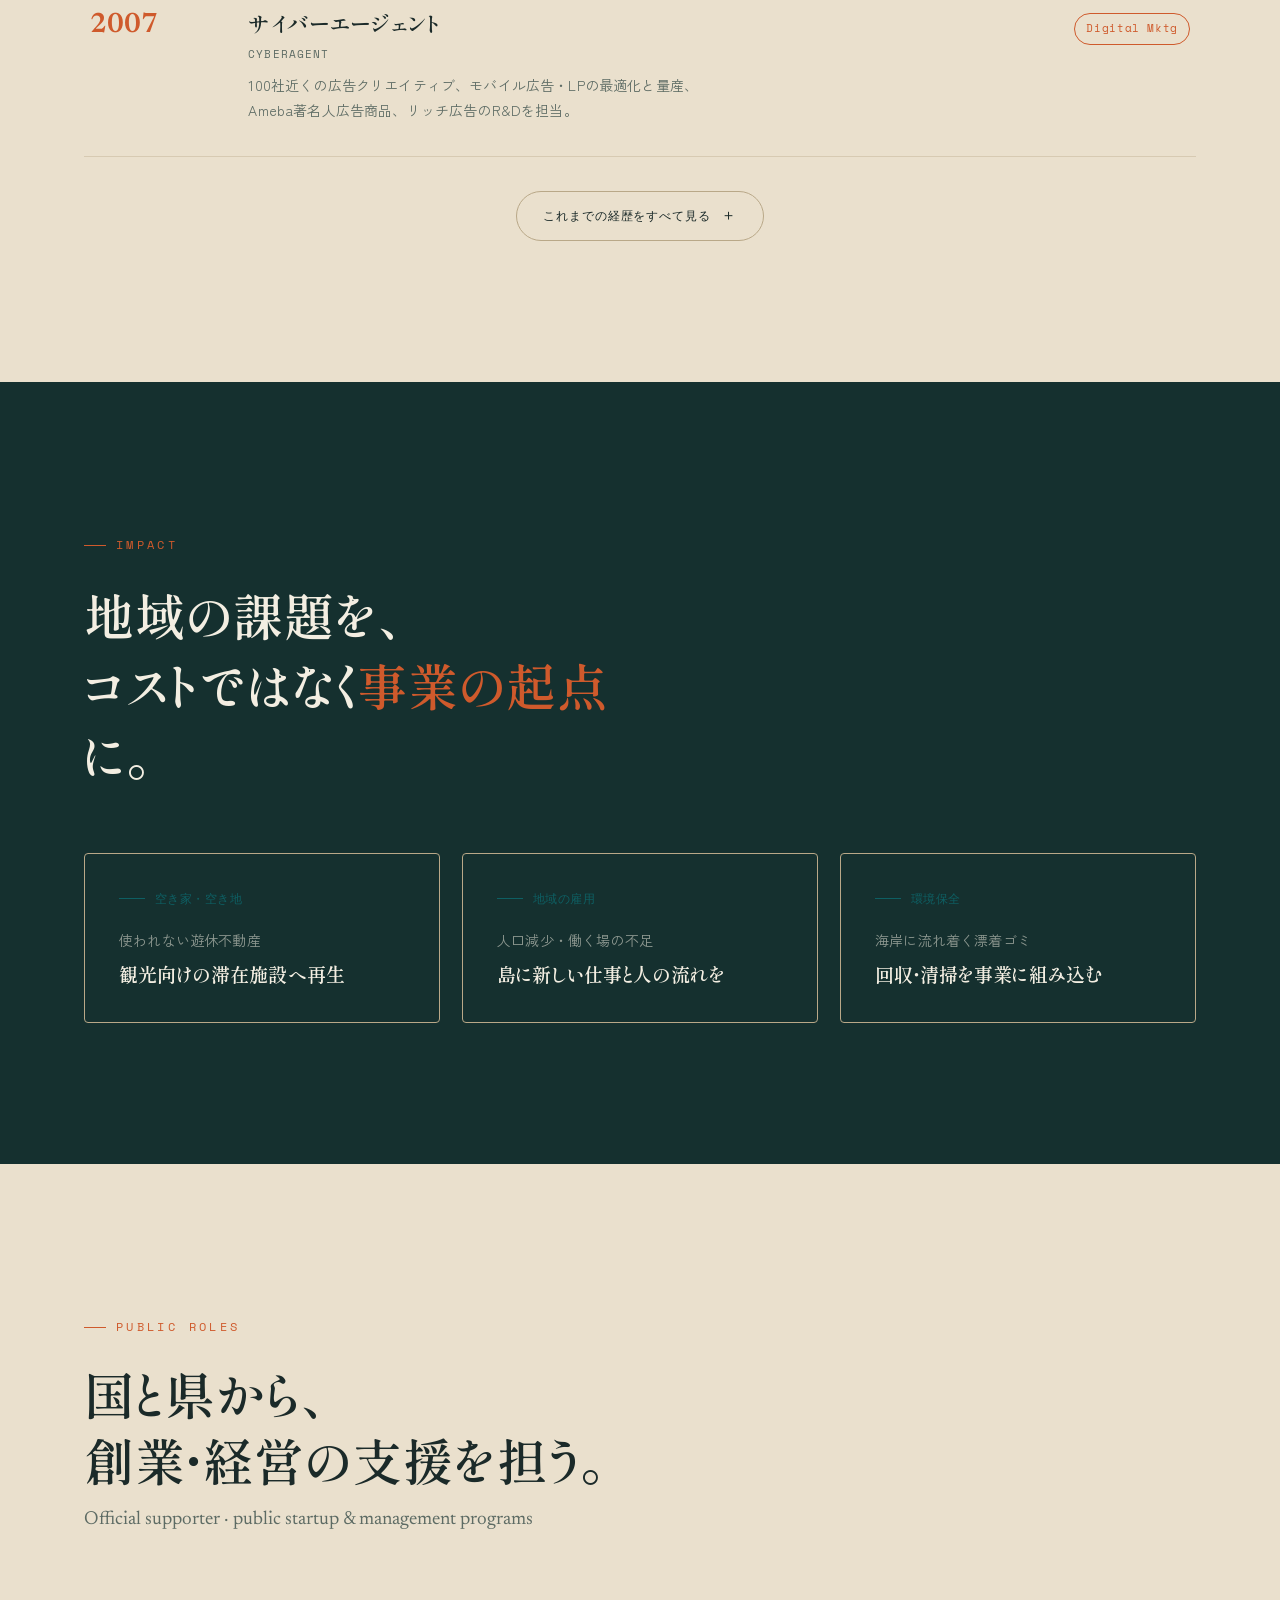
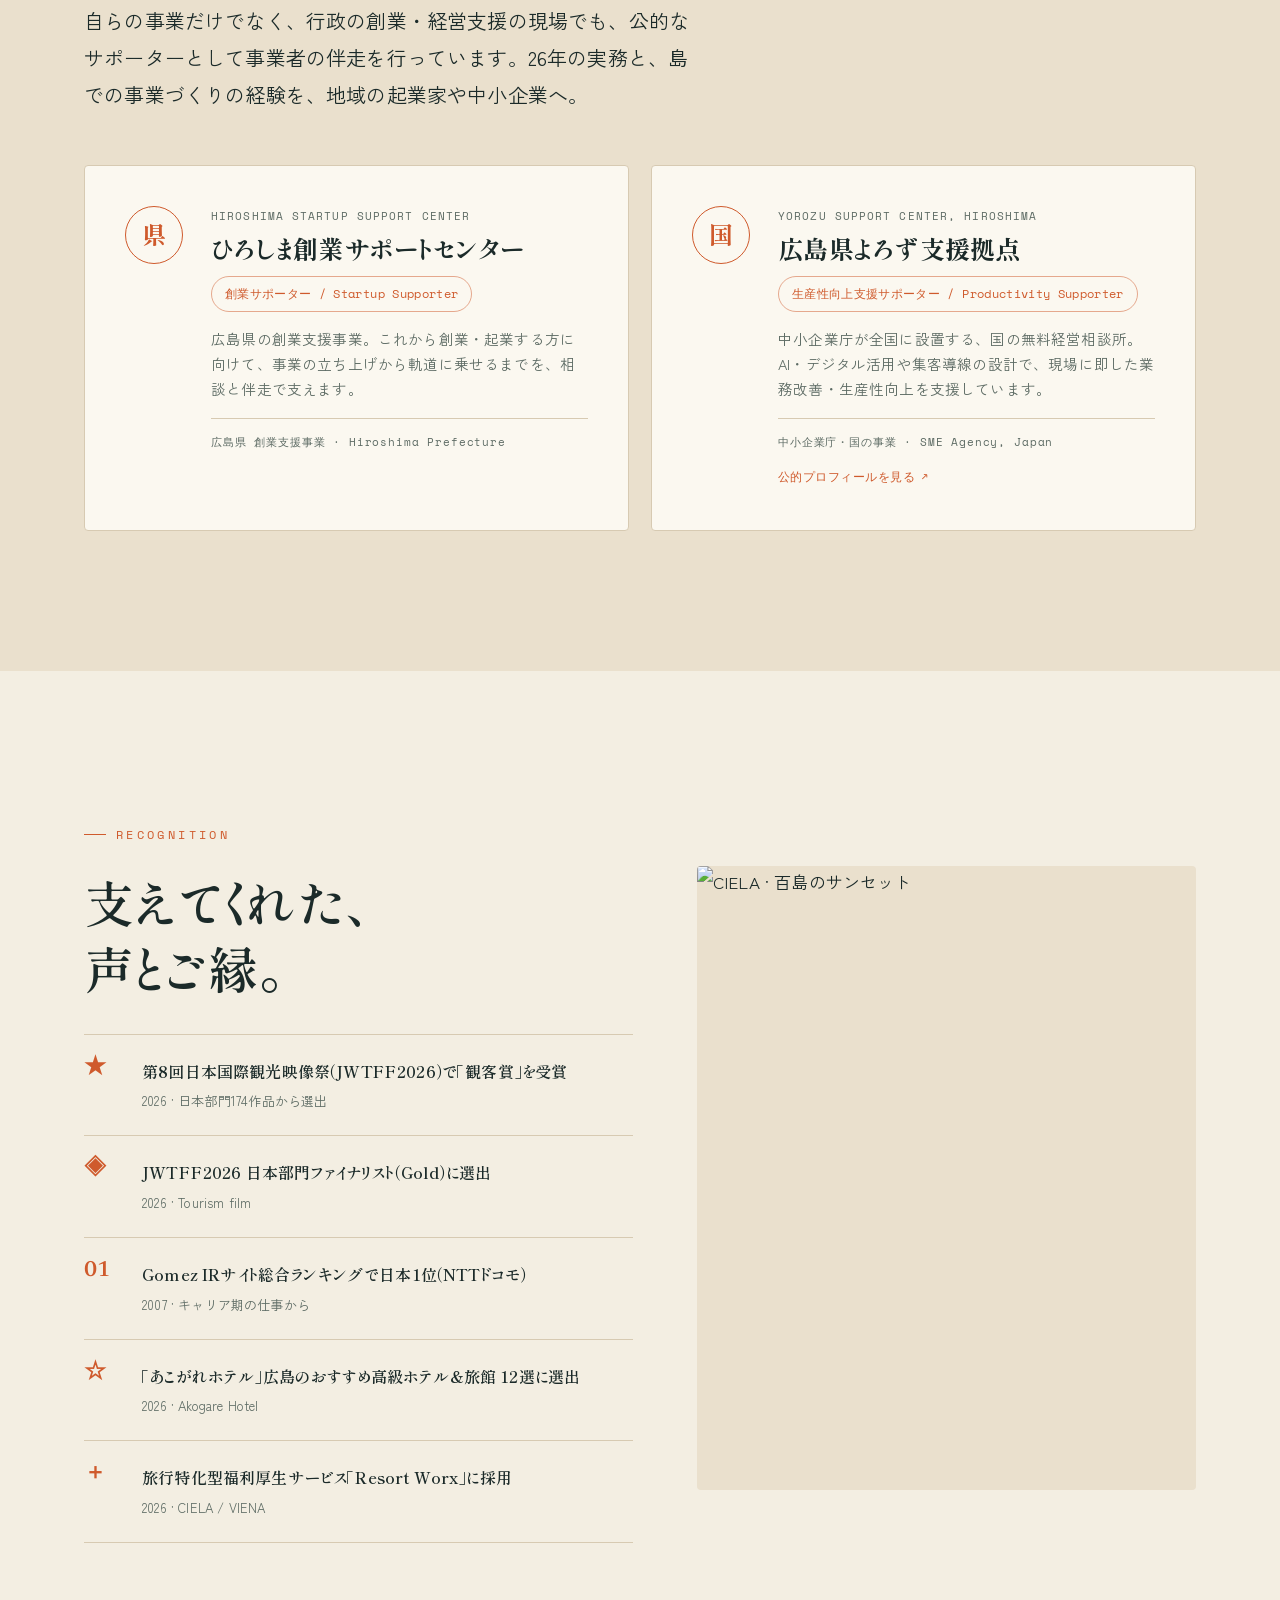
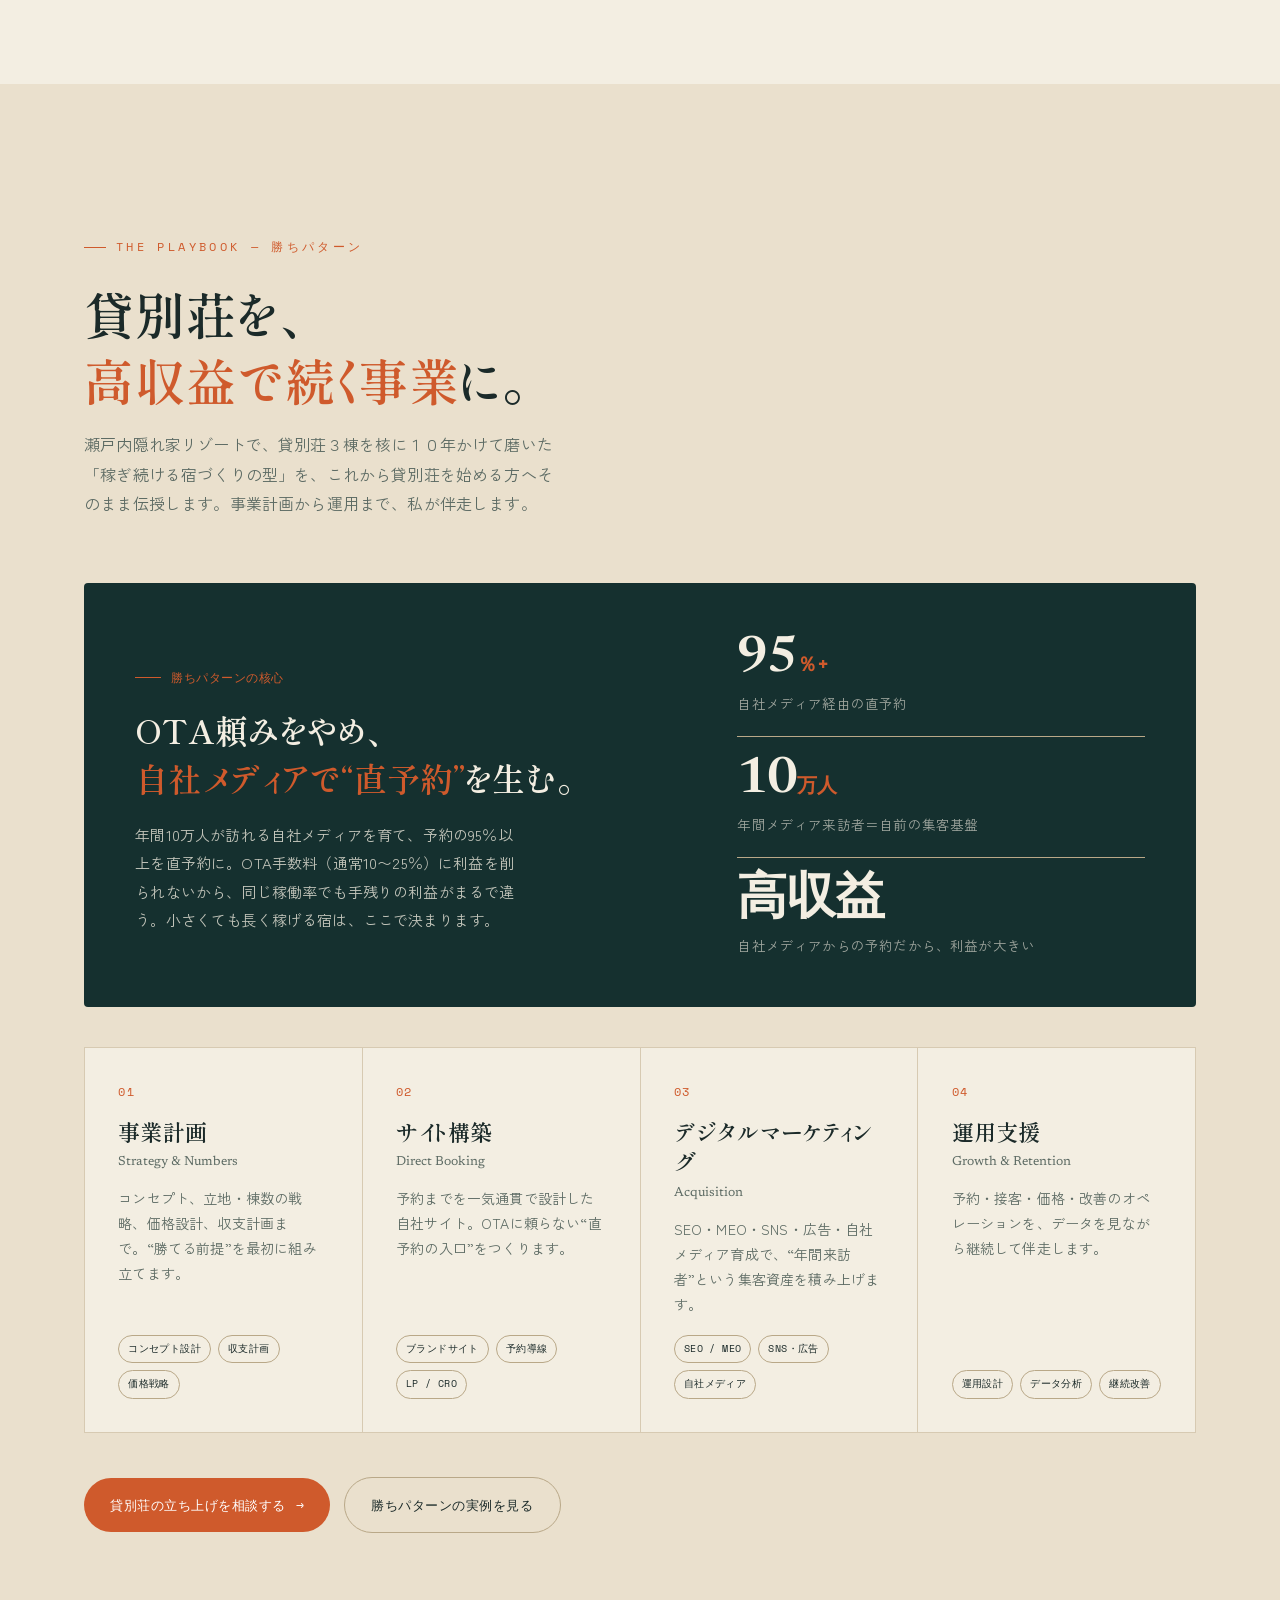
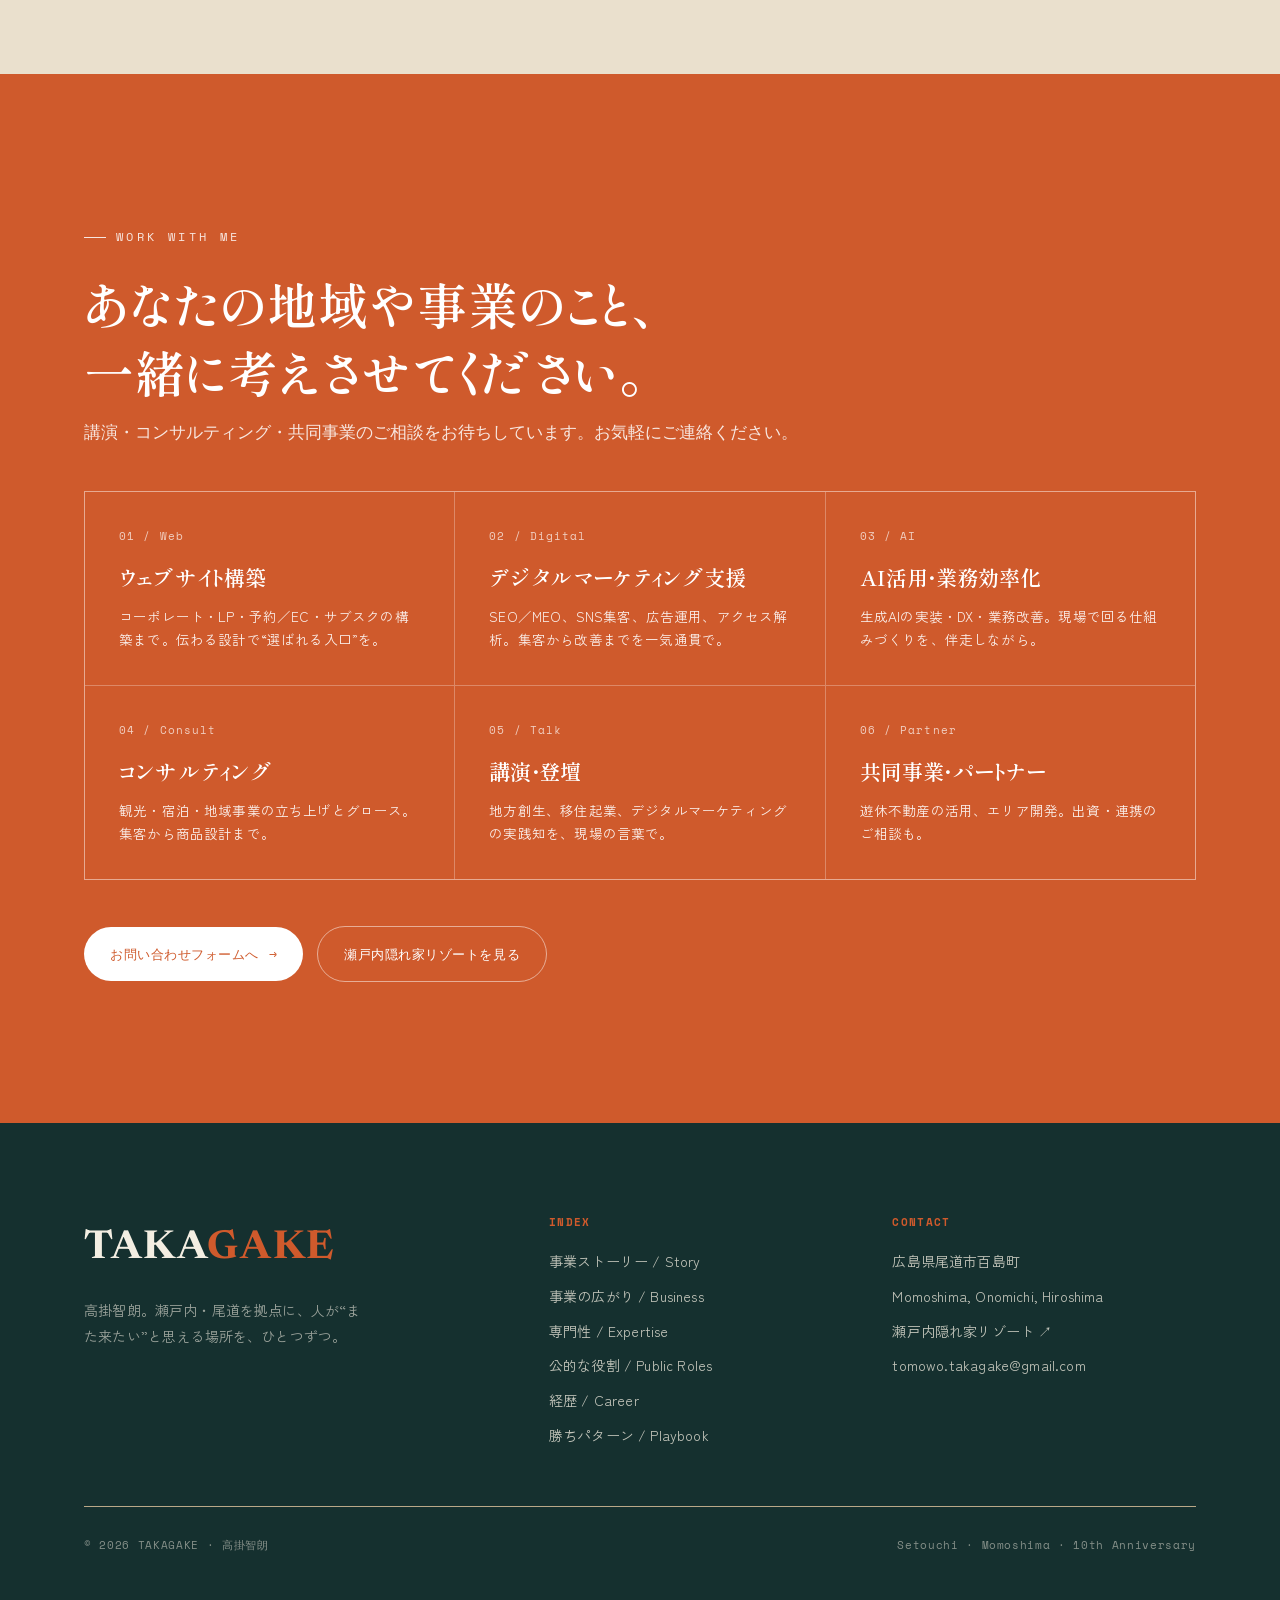
==== commit 6e7880d5: "Add files via upload" ====
--- a/index.html
+++ b/index.html
@@ -52,7 +52,7 @@
 <link rel="preconnect" href="https://fonts.googleapis.com">
 <link rel="preconnect" href="https://fonts.gstatic.com" crossorigin>
 <link href="https://fonts.googleapis.com/css2?family=Newsreader:ital,opsz,wght@0,6..72,400;0,6..72,500;0,6..72,600;1,6..72,400&family=Schibsted+Grotesk:wght@400;500;600;700;800&family=Space+Grotesk:wght@400;500;600;700&family=Space+Mono:wght@400;700&family=Shippori+Mincho+B1:wght@500;600;700&family=Zen+Kaku+Gothic+New:wght@400;500;700;900&family=Noto+Sans+JP:wght@400;500;700&display=swap" rel="stylesheet">
-<link rel="stylesheet" href="styles.css?v=11">
+<link rel="stylesheet" href="styles.css?v=18">
 
 <!-- ============ STRUCTURED DATA (SEO / MEO / LLMO) ============ -->
 <script type="application/ld+json">
@@ -219,6 +219,12 @@
   </div>
 </nav>
 
+<!-- Mobile floating CTA — body-level so it isn't trapped by the nav's backdrop-filter -->
+<a href="contact.html" class="mobile-cta" aria-label="仕事の相談をする / Work with me">
+  <span class="l-jp">仕事の相談をする</span><span class="l-en">Work with me</span>
+  <span class="arr">→</span>
+</a>
+
 <!-- ============ DIRECTION SWITCHER ============ -->
 <div class="switcher" role="group" aria-label="Design direction" style="display:none !important;">
   <span class="sw-label">Design</span>
@@ -466,7 +472,7 @@
         <h3 class="l-jp">デジタルマーケティング</h3>
         <h3 class="l-en">Digital Marketing</h3>
         <div class="h3en">Marketing & Media</div>
-        <p><span class="l-jp">LP最適化、広告クリエイティブ、SEO、メディア運営。サイバーエージェントでモバイル広告とLPを大量に最適化し、せとうちDMOでは観光メディア「瀬戸内Finder」の運営とメディア成長に携わりました。</span><span class="l-en">LP optimization, ad creative, SEO, media operations. At CyberAgent I optimized mobile ads and landing pages at scale; at Setouchi DMO I ran and grew the travel media "Setouchi Finder."</span></p>
+        <p><span class="l-jp">LP最適化、広告クリエイティブ、SEO、メディア運営。サイバーエージェントでモバイル広告とLPの改善に携わり、せとうちDMOでは観光メディア「瀬戸内Finder」の運営と成長を担当。これまで培った経験をもとに、SEO・MEO・LLMO（AI検索最適化）を含むデジタルマーケティングを一気通貫で支援しています。Webサイト、検索エンジン、地図検索、AI検索までを横断しながら、集客から成約までの導線設計や改善施策をサポートしています。</span><span class="l-en">LP optimization, ad creative, SEO, media operations. At CyberAgent I optimized mobile ads and landing pages at scale; at Setouchi DMO I ran and grew the travel media "Setouchi Finder."</span></p>
         <div class="chips"><span>LP / CRO</span><span><span class="l-jp">広告クリエイティブ</span><span class="l-en">Ad creative</span></span><span>SEO</span><span><span class="l-jp">メディア運営</span><span class="l-en">Media ops</span></span></div>
       </div>
       <div class="exp">
@@ -474,7 +480,7 @@
         <h3 class="l-jp">ブランディング & クリエイティブ</h3>
         <h3 class="l-en">Branding & Creative</h3>
         <div class="h3en">Brand & Design</div>
-        <p><span class="l-jp">VIリニューアル、企業サイト、プロモーション設計。万田発酵ではVI／ブランドリニューアルを主導。NTTドコモのIRサイトはGomez総合ランキングで日本1位を獲得しました。</span><span class="l-en">Visual identity renewals, corporate sites, promotion design. I led the VI and brand renewal at Manda Hakko; the NTT DoCoMo IR site I produced ranked No.1 in Japan on the Gomez overall ranking.</span></p>
+        <p><span class="l-jp">VIリニューアル、企業サイト、プロモーション設計。万田発酵ではVI／ブランドリニューアルを主導し、NTTドコモのIRサイトではGomez総合ランキング日本1位を獲得。これまで培った経験をもとに、企業や商品の強みを言語化し、ブランド価値を伝えるためのコンセプト設計、クリエイティブ制作、情報発信を支援しています。</span><span class="l-en">Visual identity renewals, corporate sites, promotion design. I led the VI and brand renewal at Manda Hakko; the NTT DoCoMo IR site I produced ranked No.1 in Japan on the Gomez overall ranking.</span></p>
         <div class="chips"><span><span class="l-jp">VI / ブランド</span><span class="l-en">VI / Brand</span></span><span><span class="l-jp">Web プロデュース</span><span class="l-en">Web produce</span></span><span><span class="l-jp">商品企画</span><span class="l-en">Product planning</span></span></div>
       </div>
       <div class="exp">
@@ -482,8 +488,8 @@
         <h3 class="l-jp">地域事業開発</h3>
         <h3 class="l-en">Local Business Development</h3>
         <div class="h3en">Place-making</div>
-        <p><span class="l-jp">遊休不動産の再生、観光商品の開発、体験設計。空き家を収益事業に変え、地域に雇用と関係人口を生み出す、現場からの事業づくり。</span><span class="l-en">Reviving idle real estate, developing tourism products, designing experiences. Turning empty houses into revenue, creating local jobs and connected populations — business built on the ground.</span></p>
-        <div class="chips"><span><span class="l-jp">不動産再生</span><span class="l-en">Property revival</span></span><span><span class="l-jp">観光商品開発</span><span class="l-en">Tourism products</span></span><span><span class="l-jp">体験設計</span><span class="l-en">Experience design</span></span></div>
+        <p><span class="l-jp">地域事業開発、観光商品開発、遊休不動産活用。「瀬戸内隠れ家リゾート」の立ち上げ・運営を通じて培った実践知をもとに、遊休不動産の再生、観光商品の開発、体験設計を支援。貸別荘事業の立ち上げ支援も行い、空き家を収益を生む資産へと転換しながら、地域に雇用と関係人口を創出する事業づくりをサポートしています。</span><span class="l-en">Built on the track record of launching and running "Setouchi Kakurega Resort": reviving idle real estate, developing tourism products, designing experiences, and supporting the launch of villa-rental businesses. Turning empty houses into revenue, creating local jobs and connected populations — business built on the ground.</span></p>
+        <div class="chips"><span><span class="l-jp">隠れ家リゾート運営</span><span class="l-en">Hideaway resort ops</span></span><span><span class="l-jp">貸別荘立ち上げ支援</span><span class="l-en">Villa-rental launch</span></span><span><span class="l-jp">不動産再生</span><span class="l-en">Property revival</span></span><span><span class="l-jp">観光商品開発</span><span class="l-en">Tourism products</span></span><span><span class="l-jp">体験設計</span><span class="l-en">Experience design</span></span></div>
       </div>
     </div>
   </div>
@@ -824,5 +830,6 @@
 </footer>
 
 <script src="main.js?v=6"></script>
+
 </body>
 </html>
--- a/styles.css
+++ b/styles.css
@@ -140,6 +140,7 @@
   transition: background .5s var(--ease), color .5s var(--ease);
 }
 
+noscript { display: none !important; }
 .wrap { max-width: var(--maxw); margin: 0 auto; padding-inline: var(--pad); }
 
 section { position: relative; }
@@ -261,21 +262,42 @@
 .nav-cta .arr { transition: transform .25s; }
 .nav-cta:hover .arr { transform: translateX(3px); }
 [data-theme="c"] .nav-cta { border-radius: 0; }
+.mobile-cta { display: none; }
 
 @media (max-width: 880px) {
   .nav-links { display: none; }
-  /* Below the link-collapse width, move the CTA to a floating, thumb-reachable
-     button so the top bar (logo + lang toggle) never gets cramped */
-  .nav-cta {
+  /* Hide the in-nav CTA and hand off to a body-level floating button, so it can't
+     be trapped by the scrolled nav's backdrop-filter containing block */
+  .nav-cta { display: none; }
+  .mobile-cta {
+    display: inline-flex; align-items: center; gap: 8px;
     position: fixed; right: 16px; bottom: 16px; z-index: 130;
-    padding: 14px 22px; font-size: 12px;
+    font-family: var(--f-mono); font-size: 12px; letter-spacing: .08em;
+    text-transform: uppercase; font-weight: 600; white-space: nowrap;
+    padding: 14px 22px; border-radius: 100px; text-decoration: none;
+    background: var(--accent); color: #fff;
     box-shadow: 0 10px 26px rgba(20,17,13,.30);
+    transition: transform .25s;
   }
-  .nav-cta:hover { transform: translateY(-2px); }
+  [data-theme="c"] .mobile-cta { border-radius: 0; }
+  .mobile-cta .arr { transition: transform .25s; }
+  .mobile-cta:hover { transform: translateY(-2px); }
 }
 @media (max-width: 420px) {
-  .brand .role { display: none; }
-  .brand .logo { font-size: 20px; }
+  /* iPhone widths: keep the "高掛智朗 / Tomowo" subtitle visible, near full size */
+  .nav { padding-inline: 16px; }
+  .brand { gap: 9px; }
+  .brand .logo { font-size: 21px; letter-spacing: .05em; }
+  .brand .role { font-size: 10px; letter-spacing: .14em; white-space: nowrap; }
+}
+@media (max-width: 380px) {
+  .brand { gap: 8px; }
+  .brand .logo { font-size: 19px; }
+  .brand .role { font-size: 9px; letter-spacing: .1em; }
+}
+@media (max-width: 340px) {
+  .brand .logo { font-size: 16.5px; }
+  .brand .role { font-size: 8px; letter-spacing: .06em; }
 }
 
 /* ============================================================
@@ -495,6 +517,8 @@
 .exp .h3en { font-family: var(--f-display); font-size: 14px; color: var(--ink-2); letter-spacing: 0; margin-top: -8px; }
 [data-theme="c"] .exp .h3en { font-family: var(--f-mono); font-size: 11px; letter-spacing: .1em; text-transform: uppercase; }
 .exp p { font-size: 14.5px; color: var(--ink-2); }
+.exp .now { color: var(--ink); border-top: 1px solid var(--line); padding-top: 15px; margin-top: 2px; }
+.exp .now .now-k { display: block; font-family: var(--f-mono); font-size: 10.5px; letter-spacing: .12em; text-transform: uppercase; color: var(--accent); margin-bottom: 6px; }
 .exp .chips { display: flex; flex-wrap: wrap; gap: 7px; margin-top: 4px; }
 .exp .chips > span { font-family: var(--f-mono); font-size: 10.5px; letter-spacing: .04em; color: var(--ink); border: 1px solid var(--line-strong); padding: 4px 10px; border-radius: 100px; }
 [data-theme="c"] .exp .chips > span { border-radius: 0; }
